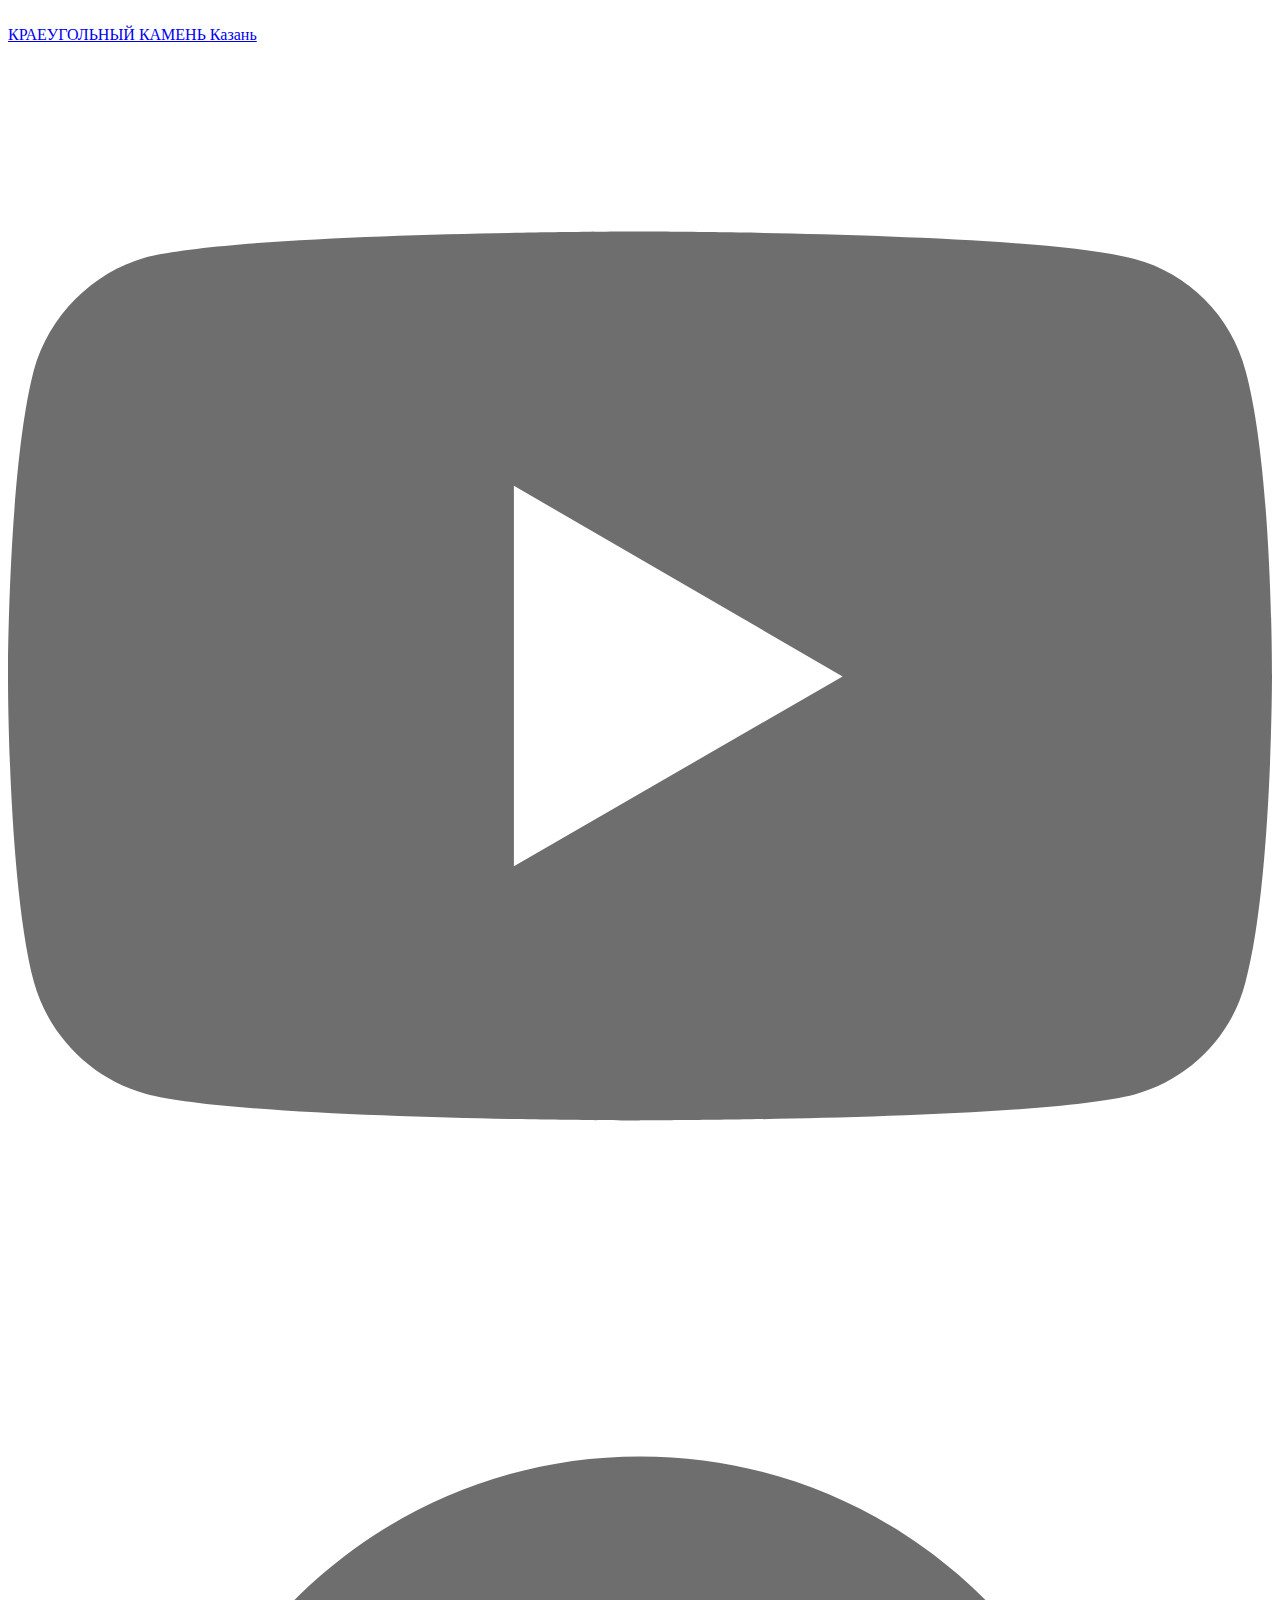
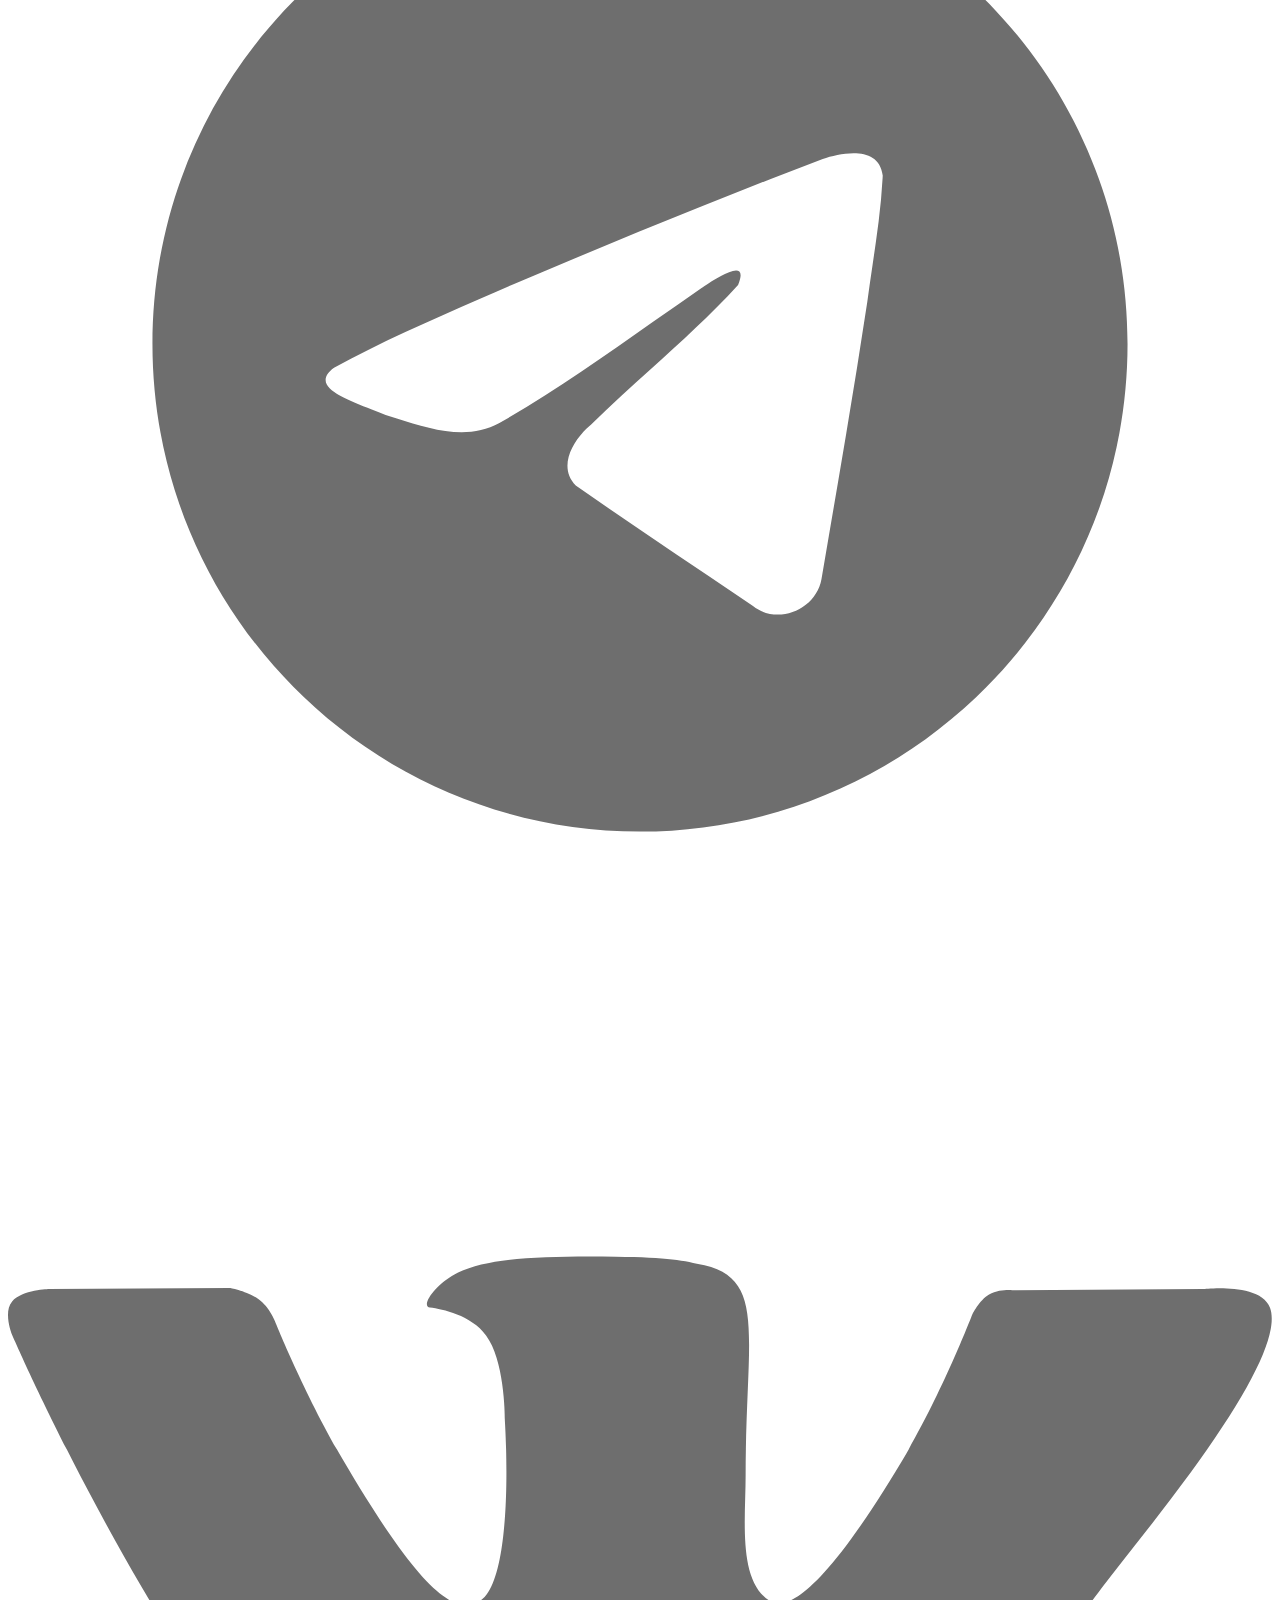
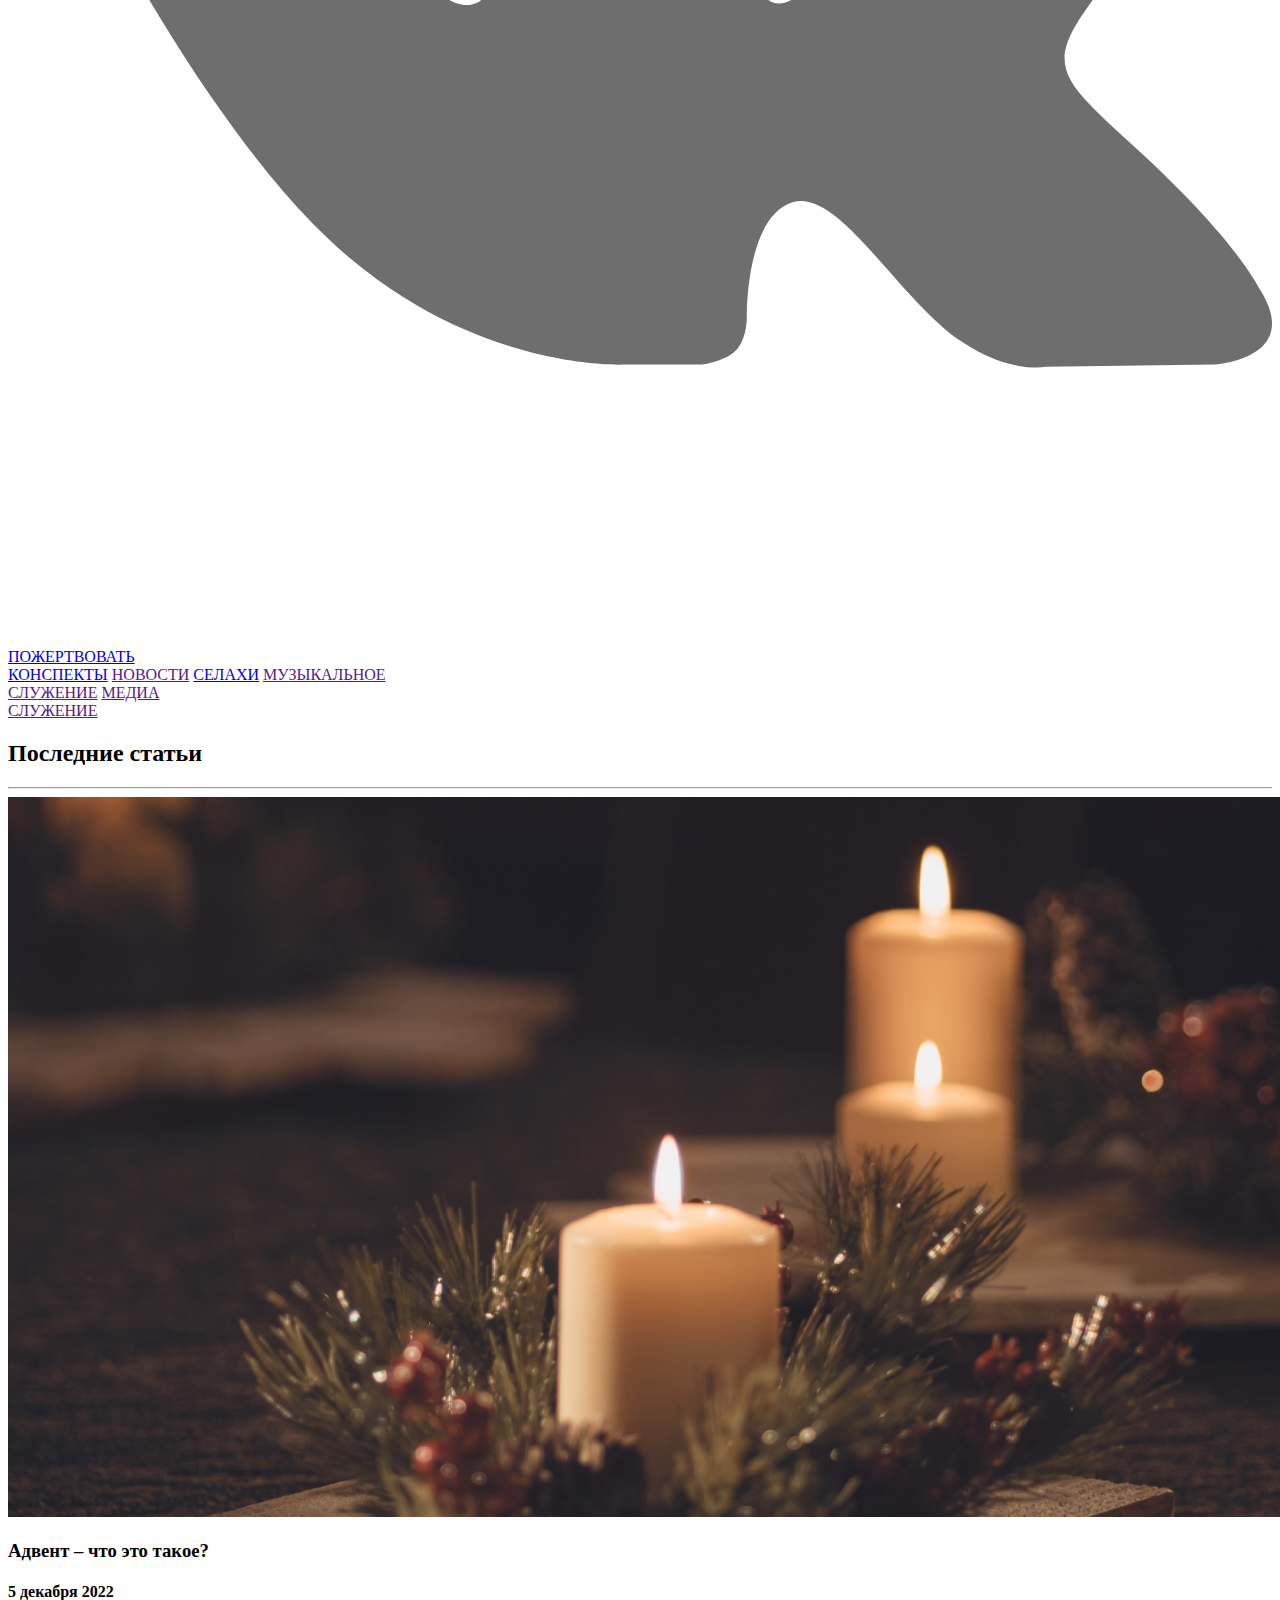
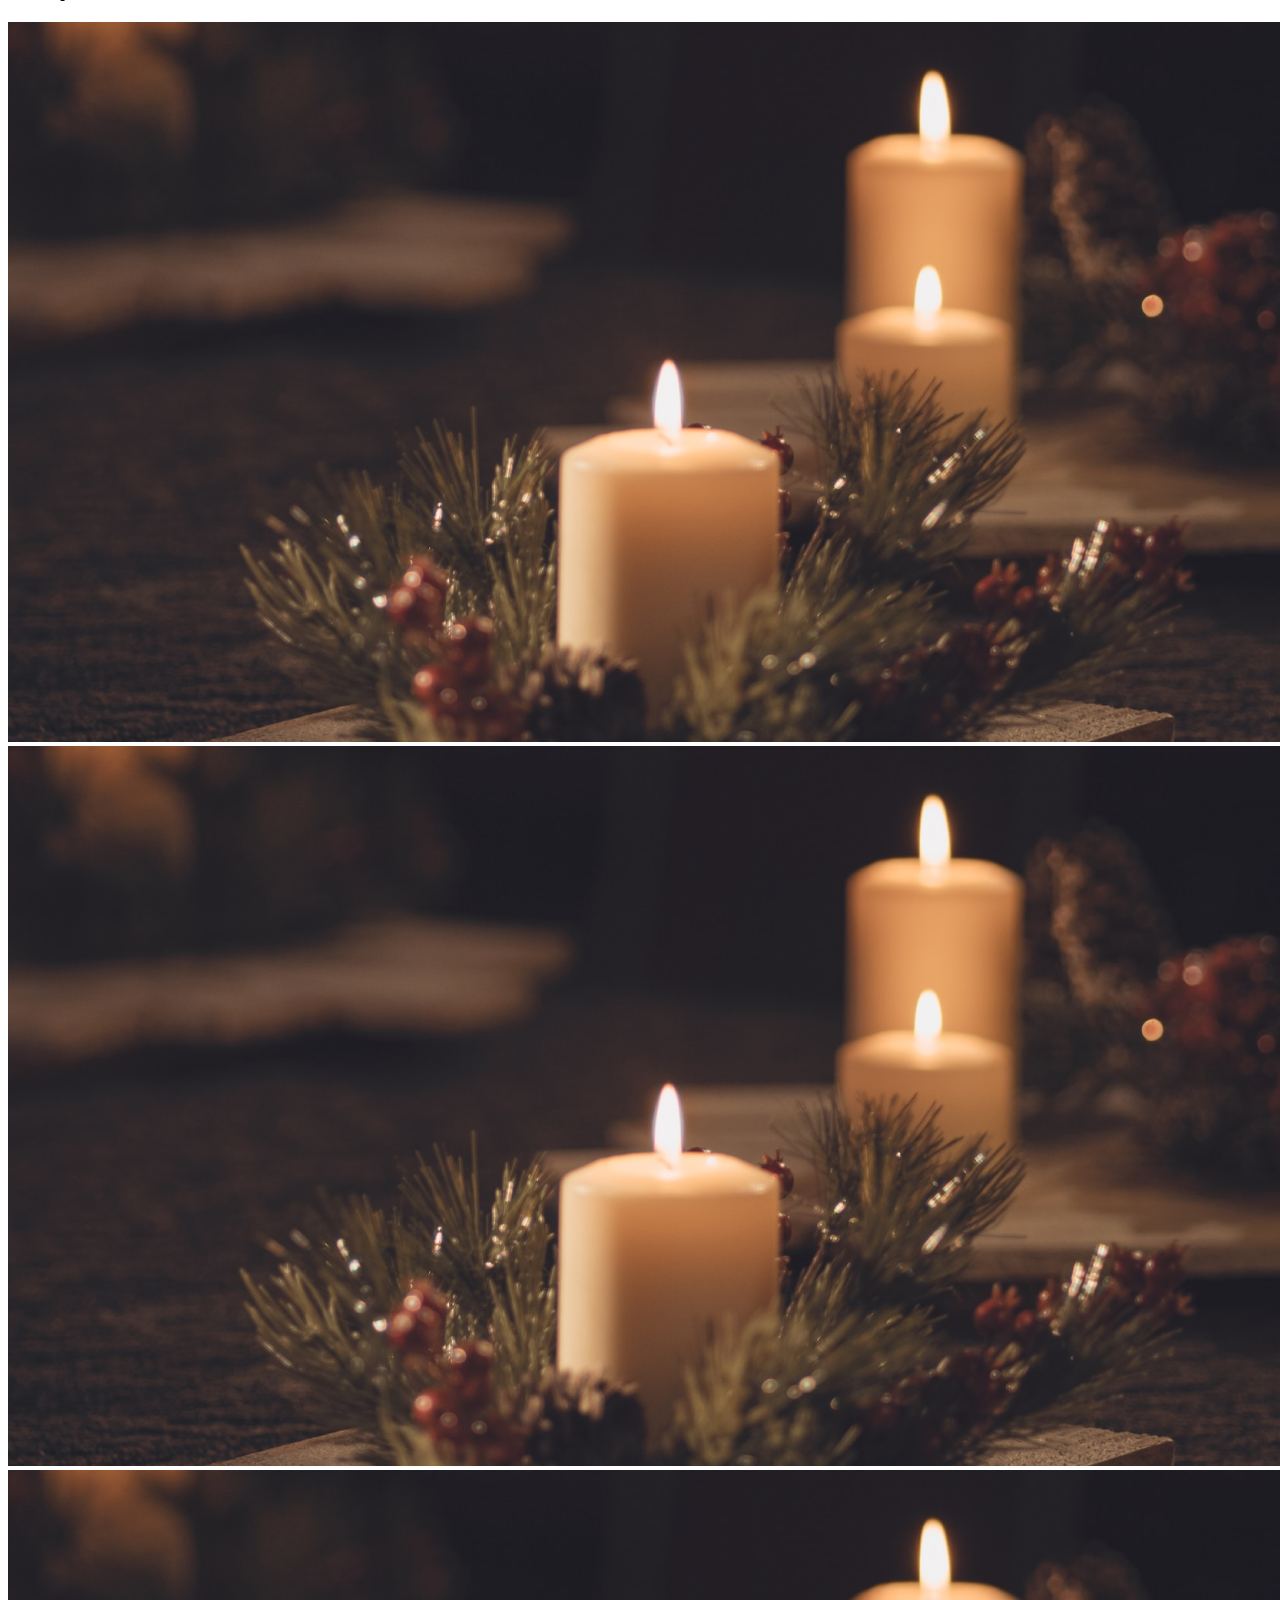
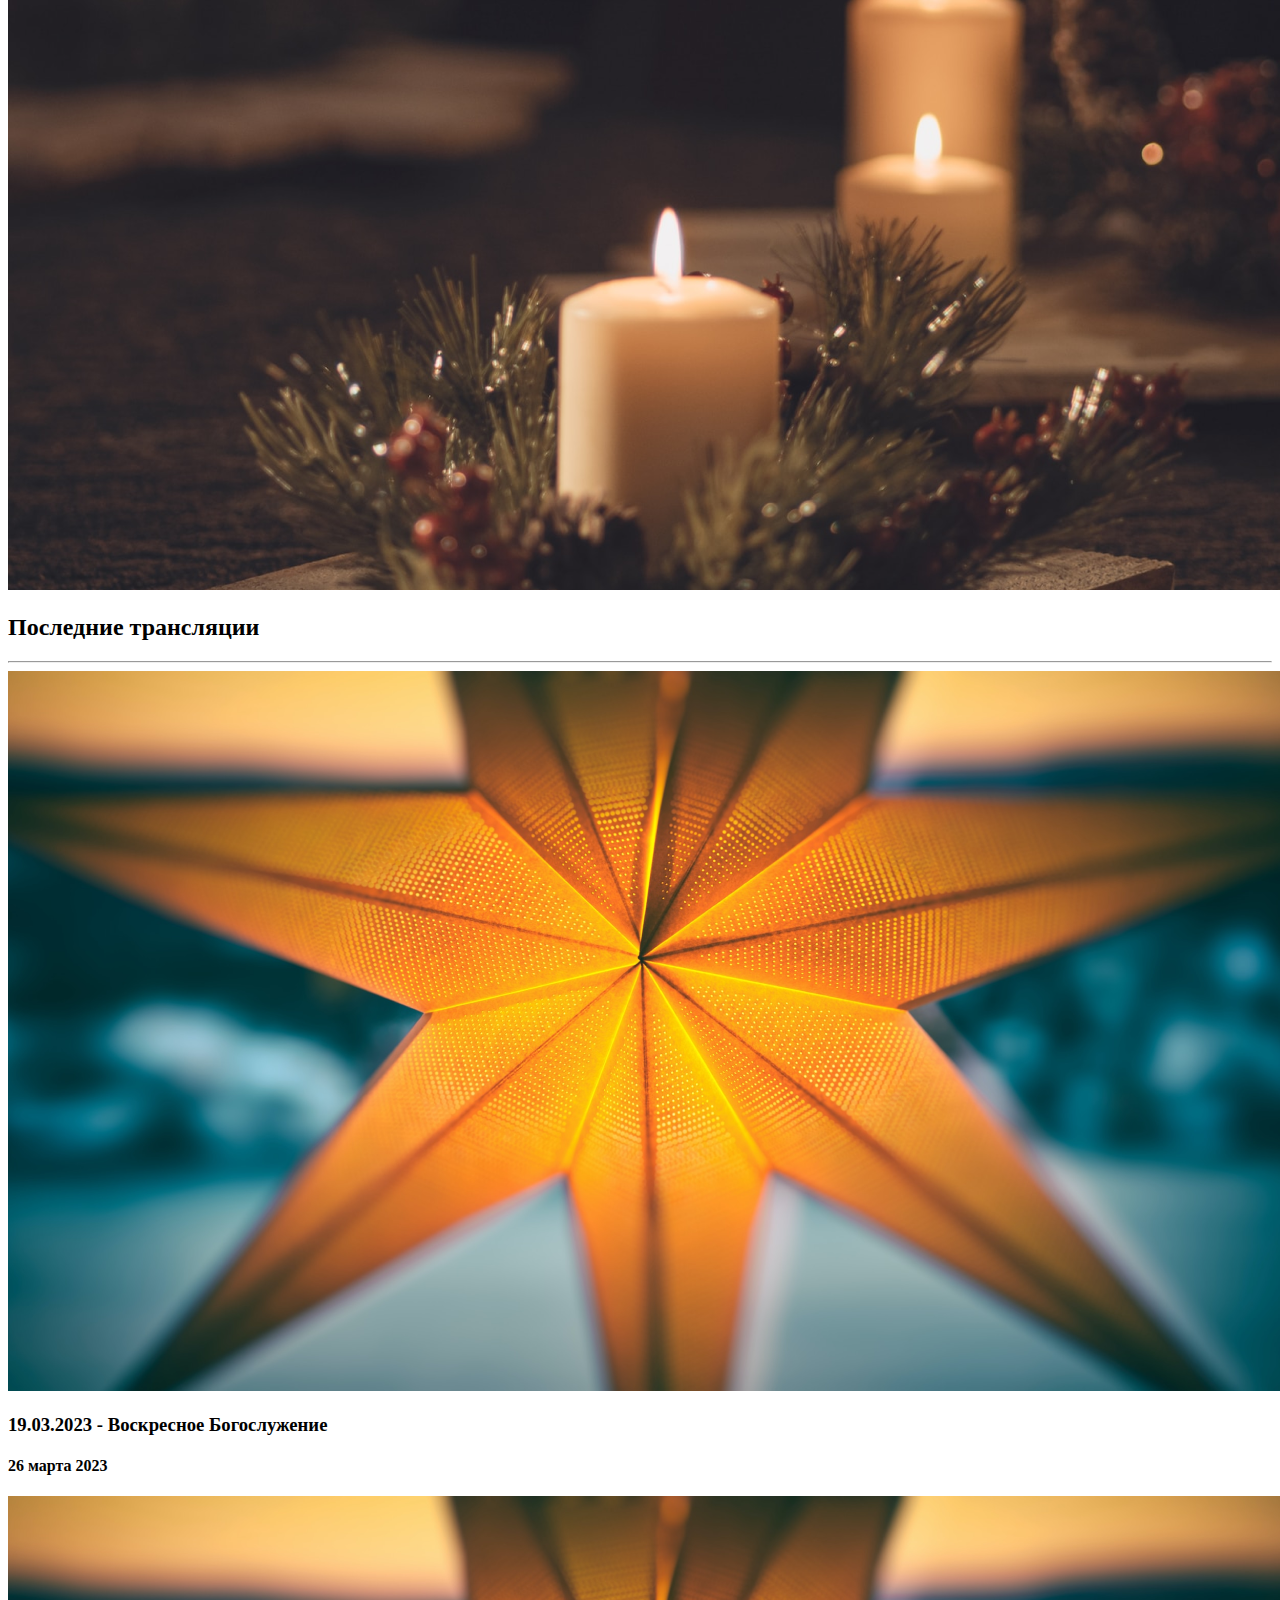
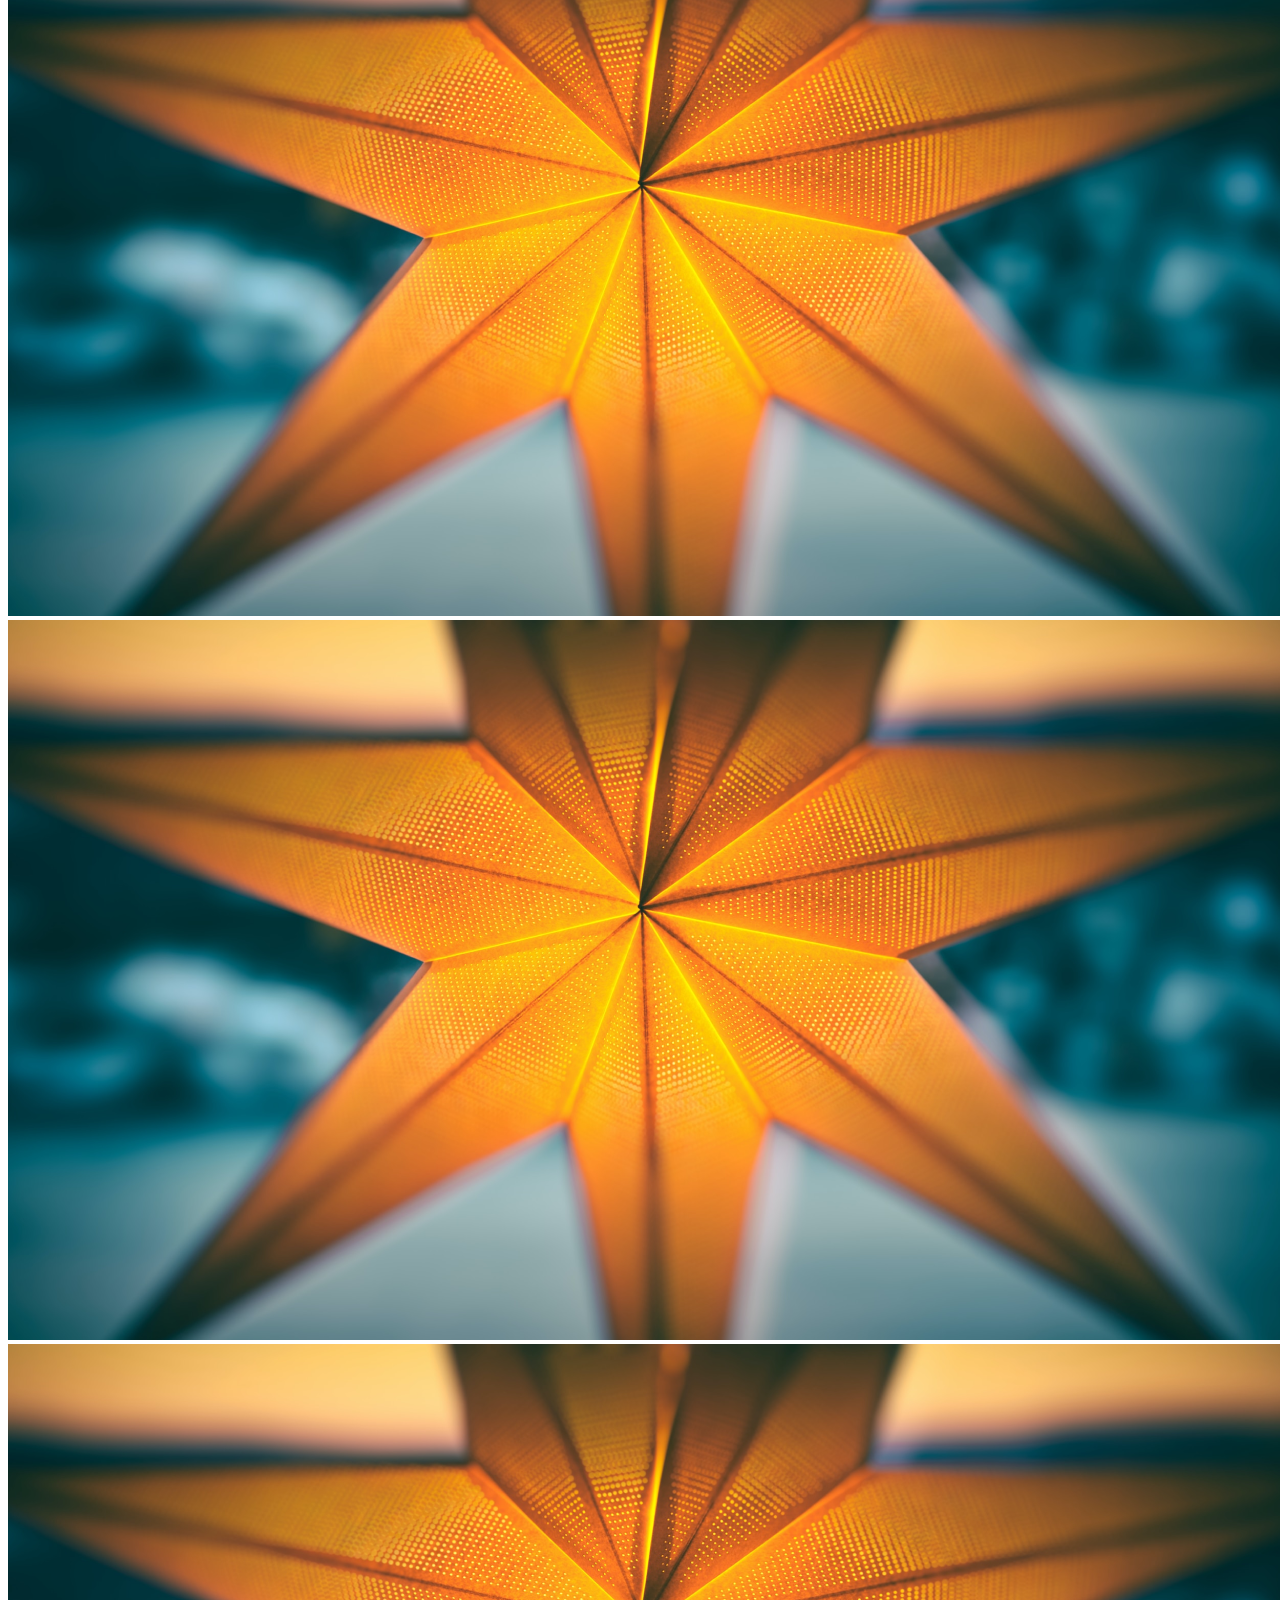
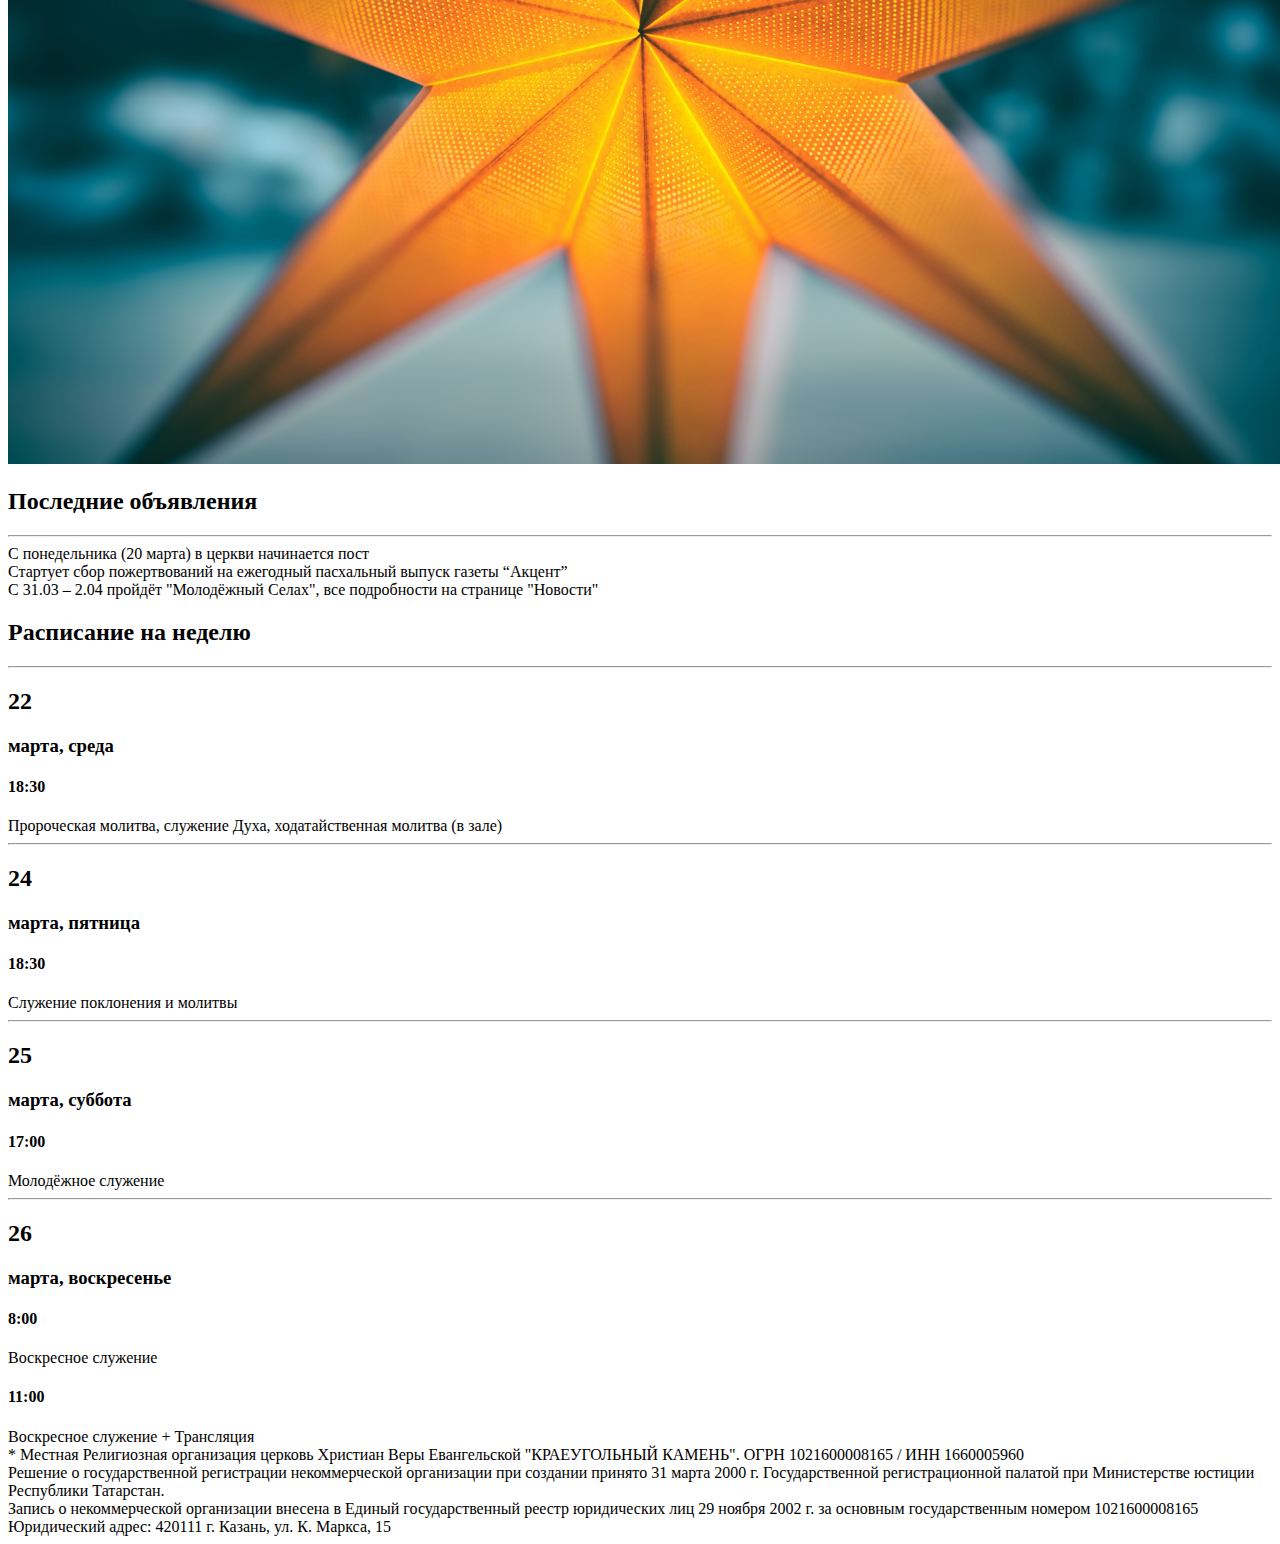
==== index.html @ 714eb22e "Add files via upload" ====
<!DOCTYPE html>
<html lang="ru" style class="no-touchevents">
<head>
	<meta charset="UTF-8">
	<title>Христианская Церковь "Краеугольный Камень" г. Казань</title>
	<!-- Logos -->
	<link rel="shortcut icon" href="files/images/logo.svg">
	<link rel="apple-touch-icon" href="files/favicons/apple-touch-icon.png">
	<link rel="icon" sizes="16x16" href="files/favicons/favicon-16x16.png">
	<link rel="icon" sizes="32x32" href="files/favicons/favicon-32x32.png">
	<!-- SEO -->
	<meta name="author" content="Краеугольный Камень">
	<!-- For mobile devices -->
	<meta name="viewport" content="width=device-width, initial-scale=1">
	<!-- External styles -->
	<link rel="stylesheet" href="files/css/style.css">
	<link rel="stylesheet" href="files/css/screen.css">
	<!-- Local style fonts -->
	<link rel="stylesheet" href="files/css/font-face.css">
	<!-- Google fonts -->
	<link rel="preconnect" href="https://fonts.googleapis.com">
	<script src="files/js/modernizr-custom.js"></script>
	<script defer src="files/js/jquery.js"></script>
	<script defer src="files/js/menu.js"></script>
	<script>
		(function(){
			var width = screen.width;
			var oldViewport = document.querySelector('meta[name="viewport"]');
			var viewport = document.createElement('meta');
			viewport.setAttribute('name', 'viewport');
			viewport.setAttribute('content', 'width=' + (width <= 640 ? '640' : 'device-width'));
			document.head.replaceChild(viewport, oldViewport);
		})();
	</script>
</head>

<body id="noselect">
    <div class="wrapper">
        <header class="header">
            <div class="header-left">
                <a href="/">
                    <img src="files/img/logo.svg" alt="" class="logo"> 
                    <div class="name_and_region">
                        <span class="head-name">
                            КРАЕУГОЛЬНЫЙ КАМЕНЬ
                        </span>
                        <span class="head-region">
                            Казань
                        </span>
                    </div>
                </a>
            </div>
            <div class="header-right">
                <div class="social-links">
                    <a href="https://www.youtube.com/kazanchurch">
                        <svg viewBox="0 0 70 70" fill="#6E6E6E" class="social-logo">
                            <path d="M34.9783 10.3906C34.9783 10.3906 13.1004 10.3906 7.60939 11.8242C4.66929 12.6496 2.24834 15.082 1.42684 18.0794C3.25083e-05 23.5965 0 35.0217 0 35.0217C0 35.0217 3.25083e-05 46.4904 1.42684 51.9206C2.24834 54.918 4.62605 57.3069 7.60939 58.1323C13.1437 59.6093 34.9783 59.6094 34.9783 59.6094C34.9783 59.6094 56.8995 59.6094 62.3905 58.1758C65.3738 57.3504 67.7515 55.0049 68.5298 51.964C69.9998 46.4904 69.9999 35.0652 69.9999 35.0652C69.9999 35.0652 70.0431 23.5965 68.5298 18.0794C67.7515 15.082 65.3738 12.6931 62.3905 11.9111C56.8995 10.3907 34.9783 10.3906 34.9783 10.3906V10.3906ZM28.0171 24.4657L46.22 35.0217L28.0171 45.5343V24.4657V24.4657Z"></path>
                        </svg>                            
                    </a>
                    <a href="https://t.me/kkn_kzn">
                        <svg viewBox="0 0 70 70" fill="#6E6E6E" class="social-logo">
                            <path fill-rule="evenodd" clip-rule="evenodd" d="M62 35C62 49.9116 49.9116 62 35 62C20.0884 62 8 49.9116 8 35C8 20.0884 20.0884 8 35 8C49.9116 8 62 20.0884 62 35ZM26.0804 32.5267C23.3757 33.7076 20.5967 34.921 18.0555 36.3207C16.7286 37.2923 18.4922 37.9796 20.1467 38.6242C20.4098 38.7267 20.67 38.828 20.9147 38.9293C21.1183 38.992 21.3253 39.0579 21.5351 39.1247C23.3753 39.7109 25.427 40.3647 27.2135 39.3813C30.1482 37.6955 32.9176 35.7465 35.685 33.7991C36.5917 33.161 37.4981 32.5231 38.41 31.8947C38.4527 31.8673 38.5009 31.836 38.5537 31.802C39.3305 31.2983 41.0777 30.1658 40.4314 31.7264C38.9032 33.3977 37.2662 34.877 35.6204 36.3646C34.5112 37.3671 33.3979 38.3733 32.3111 39.4443C31.3647 40.2134 30.3818 41.7599 31.4416 42.8369C33.8828 44.5457 36.362 46.2132 38.8399 47.8798C39.6461 48.422 40.4524 48.9643 41.257 49.5079C42.6208 50.5967 44.7521 49.7159 45.0519 48.0146C45.1852 47.2319 45.3191 46.4493 45.4529 45.6667C46.1927 41.3414 46.9328 37.0145 47.5865 32.6752C47.6754 31.9945 47.7761 31.3138 47.8769 30.6329C48.1211 28.9824 48.3657 27.3299 48.4421 25.6705C48.2452 24.0145 46.2373 24.3787 45.1199 24.751C39.3766 26.9365 33.6906 29.2839 28.0271 31.6727C27.3855 31.9569 26.7352 32.2408 26.0804 32.5267Z"></path>
                        </svg>
                    </a>
                    <a href="https://vk.com/kkn_kzn">
                        <svg viewBox="0 0 70 70" fill="#6E6E6E" class="social-logo">
                            <path fill-rule="evenodd" clip-rule="evenodd" d="M38.4329 54.5229C38.4329 54.5229 39.6963 54.3845 40.3433 53.6993C40.9356 53.0714 40.9151 51.8865 40.9151 51.8865C40.9151 51.8865 40.8363 46.3537 43.4418 45.5368C46.0096 44.7334 49.3066 50.8873 52.8056 53.2537C55.4487 55.0428 57.455 54.6512 57.455 54.6512L66.8051 54.5229C66.8051 54.5229 71.6942 54.2259 69.3763 50.435C69.1846 50.1244 68.024 47.6297 62.4262 42.5054C56.5614 37.1415 57.3489 38.009 64.4085 28.7292C68.7087 23.0783 70.4274 19.6283 69.8899 18.1532C69.3798 16.7421 66.2162 17.1168 66.2162 17.1168L55.6918 17.181C55.6918 17.181 54.9112 17.0763 54.3326 17.4173C53.7677 17.7514 53.4013 18.5312 53.4013 18.5312C53.4013 18.5312 51.7374 22.9028 49.5154 26.6228C44.8284 34.4679 42.9556 34.8831 42.1887 34.397C40.405 33.2594 40.85 29.8331 40.85 27.3992C40.85 19.7937 42.0209 16.624 38.5733 15.8037C37.4298 15.5302 36.5875 15.3513 33.6603 15.3209C29.9045 15.2838 26.7273 15.3344 24.9264 16.202C23.7281 16.7792 22.8037 18.0688 23.3686 18.143C24.0636 18.2342 25.6385 18.5616 26.4739 19.6823C27.5524 21.1305 27.5147 24.3779 27.5147 24.3779C27.5147 24.3779 28.1344 33.3303 26.0665 34.4409C24.6491 35.2038 22.7044 33.6476 18.5241 26.5283C16.3843 22.8825 14.7683 18.8519 14.7683 18.8519C14.7683 18.8519 14.4567 18.0991 13.8987 17.6941C13.2242 17.2046 12.2827 17.0527 12.2827 17.0527L2.28203 17.1168C2.28203 17.1168 0.779024 17.1573 0.227808 17.8021C-0.261782 18.3726 0.190147 19.5574 0.190147 19.5574C0.190147 19.5574 8.02015 37.6208 16.8875 46.7251C25.0188 55.0698 34.2491 54.5229 34.2491 54.5229H38.4329Z"></path>
                        </svg>                            
                    </a>
                </div>
                <a href="donate.html" class="donate">
                    <span class="donate-btn-text">ПОЖЕРТВОВАТЬ</span>
					<!-- <span class="donate-btn-plus">
							<svg version="1.1" x="0px" y="0px" width="16.971px" height="16.971px" viewBox="0 0 16.971 16.971" enable-background="new 0 0 16.971 16.971" xml:space="preserve">
								<polyline fill="none" stroke="#DAA828" stroke-miterlimit="10" points="16.971,8.485 8.485,8.485 8.485,0 	"></polyline>
								<polyline fill="none" stroke="#DAA828" stroke-miterlimit="10" points="0,8.485 8.485,8.485 8.485,16.971 	"></polyline>
							</svg>
					</span> -->
                </a>
            </div>
        </header>
        <nav class="navigation">
            <div class="burger-btn">
                <img src="files/img/burger-btn.svg" alt="" class="">
            </div>
            <div class="nav">
                <a href="conspects.html" class="nav-link">КОНСПЕКТЫ</a>
                <a href="" class="nav-link">НОВОСТИ</a>
                <a href="selahs.html" class="nav-link">СЕЛАХИ</a>
                <a href="" class="nav-link">МУЗЫКАЛЬНОЕ<br>СЛУЖЕНИЕ</a>
                <a href="" class="nav-link">МЕДИА<br>СЛУЖЕНИЕ</a>
            </div>
            <div class="nav-right">
                <div class="social-links-mobile">
                    <a href="https://www.youtube.com/kazanchurch">
                        <svg viewBox="0 0 70 70" fill="#262626" class="social-logo-mobile">
                            <path d="M34.9783 10.3906C34.9783 10.3906 13.1004 10.3906 7.60939 11.8242C4.66929 12.6496 2.24834 15.082 1.42684 18.0794C3.25083e-05 23.5965 0 35.0217 0 35.0217C0 35.0217 3.25083e-05 46.4904 1.42684 51.9206C2.24834 54.918 4.62605 57.3069 7.60939 58.1323C13.1437 59.6093 34.9783 59.6094 34.9783 59.6094C34.9783 59.6094 56.8995 59.6094 62.3905 58.1758C65.3738 57.3504 67.7515 55.0049 68.5298 51.964C69.9998 46.4904 69.9999 35.0652 69.9999 35.0652C69.9999 35.0652 70.0431 23.5965 68.5298 18.0794C67.7515 15.082 65.3738 12.6931 62.3905 11.9111C56.8995 10.3907 34.9783 10.3906 34.9783 10.3906V10.3906ZM28.0171 24.4657L46.22 35.0217L28.0171 45.5343V24.4657V24.4657Z"></path>
                        </svg>                            
                    </a>
                    <a href="https://t.me/kkn_kzn">
                        <svg viewBox="0 0 70 70" fill="#262626" class="social-logo-mobile">
                            <path fill-rule="evenodd" clip-rule="evenodd" d="M62 35C62 49.9116 49.9116 62 35 62C20.0884 62 8 49.9116 8 35C8 20.0884 20.0884 8 35 8C49.9116 8 62 20.0884 62 35ZM26.0804 32.5267C23.3757 33.7076 20.5967 34.921 18.0555 36.3207C16.7286 37.2923 18.4922 37.9796 20.1467 38.6242C20.4098 38.7267 20.67 38.828 20.9147 38.9293C21.1183 38.992 21.3253 39.0579 21.5351 39.1247C23.3753 39.7109 25.427 40.3647 27.2135 39.3813C30.1482 37.6955 32.9176 35.7465 35.685 33.7991C36.5917 33.161 37.4981 32.5231 38.41 31.8947C38.4527 31.8673 38.5009 31.836 38.5537 31.802C39.3305 31.2983 41.0777 30.1658 40.4314 31.7264C38.9032 33.3977 37.2662 34.877 35.6204 36.3646C34.5112 37.3671 33.3979 38.3733 32.3111 39.4443C31.3647 40.2134 30.3818 41.7599 31.4416 42.8369C33.8828 44.5457 36.362 46.2132 38.8399 47.8798C39.6461 48.422 40.4524 48.9643 41.257 49.5079C42.6208 50.5967 44.7521 49.7159 45.0519 48.0146C45.1852 47.2319 45.3191 46.4493 45.4529 45.6667C46.1927 41.3414 46.9328 37.0145 47.5865 32.6752C47.6754 31.9945 47.7761 31.3138 47.8769 30.6329C48.1211 28.9824 48.3657 27.3299 48.4421 25.6705C48.2452 24.0145 46.2373 24.3787 45.1199 24.751C39.3766 26.9365 33.6906 29.2839 28.0271 31.6727C27.3855 31.9569 26.7352 32.2408 26.0804 32.5267Z"></path>
                        </svg>
                    </a>
                    <a href="https://vk.com/kkn_kzn">
                        <svg viewBox="0 0 70 70" fill="#262626" class="social-logo-mobile">
                            <path fill-rule="evenodd" clip-rule="evenodd" d="M38.4329 54.5229C38.4329 54.5229 39.6963 54.3845 40.3433 53.6993C40.9356 53.0714 40.9151 51.8865 40.9151 51.8865C40.9151 51.8865 40.8363 46.3537 43.4418 45.5368C46.0096 44.7334 49.3066 50.8873 52.8056 53.2537C55.4487 55.0428 57.455 54.6512 57.455 54.6512L66.8051 54.5229C66.8051 54.5229 71.6942 54.2259 69.3763 50.435C69.1846 50.1244 68.024 47.6297 62.4262 42.5054C56.5614 37.1415 57.3489 38.009 64.4085 28.7292C68.7087 23.0783 70.4274 19.6283 69.8899 18.1532C69.3798 16.7421 66.2162 17.1168 66.2162 17.1168L55.6918 17.181C55.6918 17.181 54.9112 17.0763 54.3326 17.4173C53.7677 17.7514 53.4013 18.5312 53.4013 18.5312C53.4013 18.5312 51.7374 22.9028 49.5154 26.6228C44.8284 34.4679 42.9556 34.8831 42.1887 34.397C40.405 33.2594 40.85 29.8331 40.85 27.3992C40.85 19.7937 42.0209 16.624 38.5733 15.8037C37.4298 15.5302 36.5875 15.3513 33.6603 15.3209C29.9045 15.2838 26.7273 15.3344 24.9264 16.202C23.7281 16.7792 22.8037 18.0688 23.3686 18.143C24.0636 18.2342 25.6385 18.5616 26.4739 19.6823C27.5524 21.1305 27.5147 24.3779 27.5147 24.3779C27.5147 24.3779 28.1344 33.3303 26.0665 34.4409C24.6491 35.2038 22.7044 33.6476 18.5241 26.5283C16.3843 22.8825 14.7683 18.8519 14.7683 18.8519C14.7683 18.8519 14.4567 18.0991 13.8987 17.6941C13.2242 17.2046 12.2827 17.0527 12.2827 17.0527L2.28203 17.1168C2.28203 17.1168 0.779024 17.1573 0.227808 17.8021C-0.261782 18.3726 0.190147 19.5574 0.190147 19.5574C0.190147 19.5574 8.02015 37.6208 16.8875 46.7251C25.0188 55.0698 34.2491 54.5229 34.2491 54.5229H38.4329Z"></path>
                        </svg>                            
                    </a>
                </div>
            </div>
        </nav>
        <main>
            <div class="title-page">
                <div class="articles">
                    <h2>Последние статьи</h2>
                    <hr class="title-line">
                    <div class="articles-last">
                        <img class="articles-last_img" src="/files/img/posts/unsplash_sNtGFk_hH2w.png" alt="">
                        <h3>Адвент – что это такое?</h3>
                        <h4>5 декабря 2022</h4>
                    </div>
                    <div class="articles-carousel">
                        <article>
                            <img class="articles-carousel_img" src="/files/img/posts/unsplash_sNtGFk_hH2w.png" alt="">
                        </article>
                        <article>
                            <img class="articles-carousel_img" src="/files/img/posts/unsplash_sNtGFk_hH2w.png" alt="">
                        </article>
                        <article>
                            <img class="articles-carousel_img" src="/files/img/posts/unsplash_sNtGFk_hH2w.png" alt="">
                        </article>
                    </div>
                </div>
                <div class="streams">
                    <h2>Последние трансляции</h2>
                    <hr class="title-line">
                    <div class="streams-last">
                        <img class="streams-last_img" src="/files/img/posts/unsplash_GziisbL6k_s.png" alt="">
                        <h3>19.03.2023 - Воскресное Богослужение</h3>
                        <h4>26 марта 2023</h4>
                    </div>
                    <div class="streams-carousel">
                        <article>
                            <img class="streams-carousel_img" src="/files/img/posts/unsplash_GziisbL6k_s.png" alt="">
                        </article>
                        <article>
                            <img class="streams-carousel_img" src="/files/img/posts/unsplash_GziisbL6k_s.png" alt="">
                        </article>
                        <article>
                            <img class="streams-carousel_img" src="/files/img/posts/unsplash_GziisbL6k_s.png" alt="">
                        </article>
                    </div>
                </div>
                <div class="news">
                    <h2>Последние объявления</h2>
                    <hr class="title-line">
                    <div class="news-list">
                        <li>С понедельника (20 марта) в церкви начинается пост</li>
                        <li>Стартует сбор  пожертвований на ежегодный пасхальный выпуск газеты “Акцент”</li>
                        <li>С 31.03 – 2.04 пройдёт "Молодёжный Селах", все подробности на странице "Новости"</li>
                    </div>
                </div>
                <div class="schedule">
                    <h2>Расписание на неделю</h2>
                    <hr class="title-line">
                    <div class="schedule-list">
                        <div class="schedule-list__item">
                            <h2 class="schedule-list__item_num">22</h2>
                            <h3 class="schedule-list__item_date">марта, среда</h3>
                            <h4 class="schedule-list__item_time">18:30</h4>
                            <span class="schedule-list__item_text">Пророческая молитва, служение Духа,  ходатайственная молитва (в зале)</span>
                        </div>
                        <hr>
                        <div class="schedule-list__item">
                            <h2 class="schedule-list__item_num">24</h2>
                            <h3 class="schedule-list__item_date">марта, пятница</h3>
                            <h4 class="schedule-list__item_time">18:30</h4>
                            <span class="schedule-list__item_text">Служение поклонения и молитвы</span>
                        </div>
                        <hr>
                        <div class="schedule-list__item">
                            <h2 class="schedule-list__item_num weekend">25</h2>
                            <h3 class="schedule-list__item_date">марта, суббота</h3>
                            <h4 class="schedule-list__item_time">17:00</h4>
                            <span class="schedule-list__item_text">Молодёжное служение</span>
                        </div>
                        <hr>
                        <div class="schedule-list__item">
                            <h2 class="schedule-list__item_num weekend">26</h2>
                            <h3 class="schedule-list__item_date">марта, воскресенье</h3>
                            <h4 class="schedule-list__item_time">8:00</h4>
                            <span class="schedule-list__item_text">Воскресное служение</span>
                            <h4 class="schedule-list__item_time time_b">11:00</h4>
                            <span class="schedule-list__item_text text_b">Воскресное служение + Трансляция</span>
                        </div>
                    </div>
                </div>
            </div>
        </main>
        <footer class="footer">
            <div class="footer-copy">
                * Местная Религиозная организация церковь Христиан Веры Евангельской "КРАЕУГОЛЬНЫЙ КАМЕНЬ". ОГРН 1021600008165 / ИНН 1660005960
                <br>
                Решение о государственной регистрации некоммерческой организации при создании принято 31 марта 2000 г. Государственной регистрационной палатой при Министерстве юстиции Республики Татарстан.
                <br>
                Запись о некоммерческой организации внесена в Единый государственный реестр юридических лиц 29 ноября 2002 г. за основным государственным номером 1021600008165
                <br>
                Юридический адрес: 420111 г. Казань, ул. К. Маркса, 15
            </div>
        </footer>
    </div>
</body>
</html>
---- files/css/screen.css ----
@media screen and (min-width: 1024px){
    .social-links-mobile, .burger-btn{
        display: none;
    }
}
@media screen and (max-width: 1024px){
    .social-links, .burger-btn, .social-links-mobile{
        display: none;
    }
    .navigation{
        display: flex;
        align-items: center;
        justify-content: space-between;
    }
    main{
        padding: 1rem 2rem;
    }
    .conspects{
        font-family: 'Gilroy';
        font-style: normal;
        font-weight: 400;
        font-size: 20px;
        line-height: 95%;
    }
}
@media screen and (max-width: 767px){
    /* .donate-btn-text{
        transition: 0.3s;
        display: none;
    } */
    /* .header{
        height: 90px;
    } */
    .selahs{
        display: flex;
        flex-direction: column;
    }
    .centered{
        font-size: 3rem;
    }
    hr{
        border: none;
        border-top: 1.5px solid #262626;
        margin: 1rem 0rem;
    }
    .last-articles, .last-stream{
        font-size: 8vw;
    }
    .years{
        font-size: 3rem;
    }
    .title_main_summer{
        font-weight: 300;
        font-size: 0.8rem;
    }
    h1{
        font-size: 8vw;
    }
    .donation{
        font-size: 3vw;
    }
    #qr{
        font-size: 5vw;
    }
    .qr{
        width: 35vw;
        margin-right: 3vw;
    }
}
@media screen and (min-width: 767px){
    /* .donate-btn-plus{
        display: none;
    } */
}



/* TITLE SCREEN MEDIA */
@media screen and (max-width: 767px){
    .title-page{
        display: flex;
        flex-direction: column;
    }
    .articles, .news{
        background-color: #e4e4e4;
        padding: 1rem;
    }
    .news{
        order: -1;
        background-color: wheat;
    }
    .schedule{
        background-color: #e4e4e4;
        padding: 1rem;
    }
    h2{
        font-size: 7vw;
    }
    h3{
        font-size: 4vw;
    }
    h4, .schedule-list__item_time, .schedule-list__item_time_b{
        font-size: 3vw;
        font-weight: 300;
    }
    span{
        font-size: 2.5vw;
    }
}
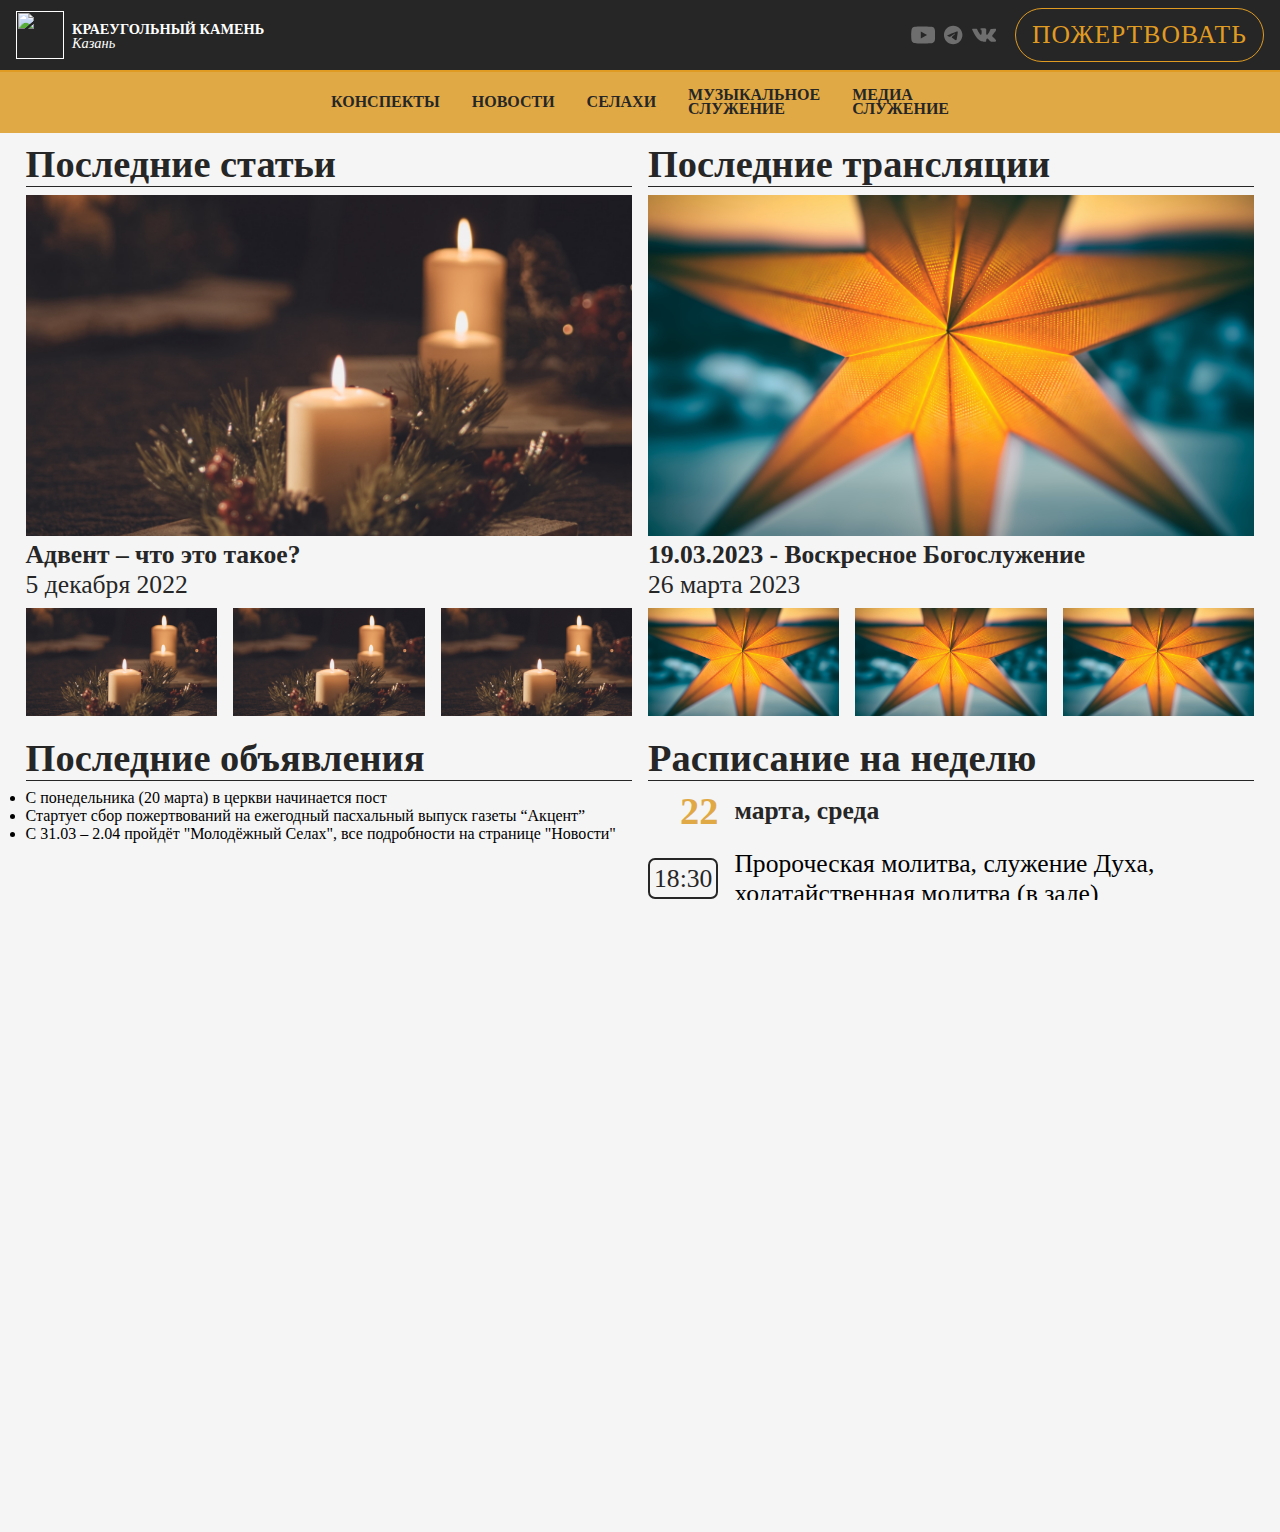
==== commit e928bfbf: "Update index.html" ====
--- a/index.html
+++ b/index.html
@@ -38,7 +38,7 @@
     <div class="wrapper">
         <header class="header">
             <div class="header-left">
-                <a href="/">
+                <a href="">
                     <img src="files/img/logo.svg" alt="" class="logo"> 
                     <div class="name_and_region">
                         <span class="head-name">
@@ -116,19 +116,19 @@
                     <h2>Последние статьи</h2>
                     <hr class="title-line">
                     <div class="articles-last">
-                        <img class="articles-last_img" src="/files/img/posts/unsplash_sNtGFk_hH2w.png" alt="">
+                        <img class="articles-last_img" src="./files/img/posts/unsplash_sNtGFk_hH2w.png" alt="">
                         <h3>Адвент – что это такое?</h3>
                         <h4>5 декабря 2022</h4>
                     </div>
                     <div class="articles-carousel">
                         <article>
-                            <img class="articles-carousel_img" src="/files/img/posts/unsplash_sNtGFk_hH2w.png" alt="">
-                        </article>
-                        <article>
-                            <img class="articles-carousel_img" src="/files/img/posts/unsplash_sNtGFk_hH2w.png" alt="">
-                        </article>
-                        <article>
-                            <img class="articles-carousel_img" src="/files/img/posts/unsplash_sNtGFk_hH2w.png" alt="">
+                            <img class="articles-carousel_img" src="./files/img/posts/unsplash_sNtGFk_hH2w.png" alt="">
+                        </article>
+                        <article>
+                            <img class="articles-carousel_img" src="./files/img/posts/unsplash_sNtGFk_hH2w.png" alt="">
+                        </article>
+                        <article>
+                            <img class="articles-carousel_img" src="./files/img/posts/unsplash_sNtGFk_hH2w.png" alt="">
                         </article>
                     </div>
                 </div>
@@ -136,19 +136,19 @@
                     <h2>Последние трансляции</h2>
                     <hr class="title-line">
                     <div class="streams-last">
-                        <img class="streams-last_img" src="/files/img/posts/unsplash_GziisbL6k_s.png" alt="">
+                        <img class="streams-last_img" src="./files/img/posts/unsplash_GziisbL6k_s.png" alt="">
                         <h3>19.03.2023 - Воскресное Богослужение</h3>
                         <h4>26 марта 2023</h4>
                     </div>
                     <div class="streams-carousel">
                         <article>
-                            <img class="streams-carousel_img" src="/files/img/posts/unsplash_GziisbL6k_s.png" alt="">
-                        </article>
-                        <article>
-                            <img class="streams-carousel_img" src="/files/img/posts/unsplash_GziisbL6k_s.png" alt="">
-                        </article>
-                        <article>
-                            <img class="streams-carousel_img" src="/files/img/posts/unsplash_GziisbL6k_s.png" alt="">
+                            <img class="streams-carousel_img" src="./files/img/posts/unsplash_GziisbL6k_s.png" alt="">
+                        </article>
+                        <article>
+                            <img class="streams-carousel_img" src="./files/img/posts/unsplash_GziisbL6k_s.png" alt="">
+                        </article>
+                        <article>
+                            <img class="streams-carousel_img" src="./files/img/posts/unsplash_GziisbL6k_s.png" alt="">
                         </article>
                     </div>
                 </div>
@@ -211,4 +211,4 @@
         </footer>
     </div>
 </body>
-</html>+</html>
--- a/files/css/style.css
+++ b/files/css/style.css
@@ -0,0 +1,472 @@
+* {
+    margin: 0;
+    padding: 0;
+   }
+#noselect {
+    -webkit-touch-callout: none; /* iOS Safari */
+      -webkit-user-select: none; /* Safari */
+       -khtml-user-select: none; /* Konqueror HTML */
+         -moz-user-select: none; /* Old versions of Firefox */
+          -ms-user-select: none; /* Internet Explorer/Edge */
+              user-select: none; /* Non-prefixed version, currently
+                                    supported by Chrome, Edge, Opera and Firefox */
+}
+html,
+body{
+    font-family: Gilroy;
+    height: 100%;
+    width: 100%;
+    overflow-x: auto;
+    margin: 0 auto;
+    background-color: #f5f5f5;
+}
+header{
+    height: 70px;
+    background-color: #262626;
+    color: white;
+    display: flex;
+    justify-content: space-between;
+    align-items: center;
+    border-bottom: 2px solid #E09C22;
+}
+nav{
+    background-color: #E1A945;
+    display: flex;
+    justify-content: space-between;
+    align-items: center;
+}
+footer{
+    background-color: #262626;
+    color: #808080;
+    display: flex;
+    justify-content: center;
+    align-items: center;
+    font-size: 1vw;
+    border-top: 2px solid #E09C22;
+    padding: 1rem 1rem;
+    margin-top: 1rem;
+}
+main{
+    flex: 1 1 auto;
+    display: flex;
+    flex-direction: column;
+    background-color: #f5f5f5;
+    padding: 1vh 2vw;
+    align-items: stretch;
+}
+.wrapper{
+    min-height: 100%;
+    display: flex;
+    flex-direction: column;
+}
+.header-left{
+    padding: 0 1rem;
+    display: flex;
+
+}
+.header-right{
+    padding: 0 1rem;
+    display: flex;
+    align-items: center;
+}
+.header-center, .nav{
+    display: flex;
+    justify-content: center;
+    align-items: center;
+}
+a{
+    display: flex;
+    color: white;
+    text-decoration: none;
+}
+.name_and_region{
+    display: flex;
+    flex-direction: column;
+    justify-content: center;
+}
+.head-name{
+    font-size: 0.9rem;
+    font-weight: bold;
+    margin-top: 0.2rem;
+    margin-bottom: -0.2rem;
+}
+.head-region{
+    font-size: 0.9rem;
+    font-style: italic;
+}
+.logo{
+    width: 3rem;
+    height: 3rem;
+    padding-right: 0.5rem;
+}
+.header-center{
+    font-size: 0.9rem;
+    font-weight: 400;
+    line-height: 1rem;
+}
+.navigation{
+    display: flex;
+    align-items: center;
+    justify-content: center;
+    padding-top: 20px;
+    padding-bottom: 20px;
+    padding: 1rem;
+}
+.nav-link{
+    color: #262626;
+    text-align: center;
+    padding: 0 1rem;
+    font-weight: bold;
+    line-height: 90%;
+    text-align: left;
+}
+a.donate {
+    padding: 0.7rem 1rem 0.7rem 1rem;
+    border-radius: 4rem;
+    color: #E09C22;
+    font-size: 0.8rem;
+    border: 1.5px solid #E09C22;
+}
+.donate-btn-text{
+    letter-spacing: 0.04em;
+}
+.donate-btn-plus{
+    display: flex;
+}
+.social-links{
+    display: flex;
+    flex-direction: row;
+    padding: 0 1rem;
+}
+.social-links-mobile{
+    display: flex;
+    flex-direction: row;
+}
+.social-logo{
+    width: 1.5rem;
+    height: 1.5rem;
+    padding: 0 0.2rem;
+}
+.social-logo-mobile{
+    height: 2em;
+    height: 2rem;
+    padding: 0 0.2rem;
+}
+.social-logo:hover, .social-logo-mobile:hover{
+    transition: 0.2s;
+    fill: white;
+}
+
+.nav-link:hover{
+    transition: 0.2s;
+    color: #FFFFFF;
+}
+.donate:hover{
+    transition: 0.2s;
+    background-color: #E09C22;
+    color: #262626;
+}
+.other_us{
+    display: flex;
+    justify-content: space-between;
+    padding: 3rem;
+}
+.other-link{
+    display: flex;
+    height: 17vw;
+    width: 20%;
+    background-color: white;
+    color: #262626;
+    font-size: 2rem;
+    padding: 2rem;
+}
+
+
+
+/* DONATION */
+h1{
+    font-family: gilroy;
+    font-weight: bold;
+    font-size: 5vw;
+    margin-bottom: 0.5rem;
+    color: #262626;
+}
+#donate{
+    display: flex;
+    flex-direction: column;
+    align-items: stretch;
+}
+.donation{
+    font-family: gilroy;
+    font-weight: 400;
+    font-size: 2vw;
+}
+.qr{
+    width: 20vw;
+    height: auto;
+    margin-right: 2vw;
+}
+#qr{
+    display: flex;
+    justify-content: flex-start;
+    align-items: center;
+    font-family: gilroy;
+    font-weight: bold;
+    font-size: 3vw;
+    line-height: 95.8%;
+}
+.thx{
+    color: #E09C22;
+    font-family: gilroy;
+    font-weight: 300;
+    font-style: italic;
+    font-size: 5vw;
+    line-height: 95.8%;
+    margin: 1rem 1rem 0rem 1rem;
+    text-align: center;
+}
+
+/* CONSPECTS */
+#conspects{
+    display: flex;
+    flex-direction: column;
+    align-items: stretch;
+}
+.conspects{
+    padding: 1rem 1rem;
+    display: flex;
+    justify-content: space-between;
+    align-items: center;
+    background-color: #E09C22;
+    border-radius: 0.5rem;
+    margin-top: 1rem;
+}
+.conspects{
+    font-family: 'Gilroy';
+    font-style: normal;
+    font-weight: 400;
+    font-size: 24px;
+}
+.title, .name{
+    overflow-wrap: break-word;
+    text-align: center;
+    flex: 1;
+}
+.link{
+    padding-left: 0.8rem;
+}
+
+
+
+
+
+
+
+/* ГЛАВНАЯ */
+.title-page{
+    display: grid;
+    grid-template-columns: repeat(2, 1fr);
+    gap: 1rem;
+}
+
+.title-line{
+    margin: 0;
+    margin-bottom: 0.5rem;
+}
+
+.articles-last, .streams-last{
+    padding-bottom: 0.5rem;
+}
+
+.articles-last_img, .streams-last_img{
+    width: 100%;
+}
+
+.articles-carousel, .streams-carousel{
+    display: grid;
+    grid-template-columns: repeat(3, 1fr);
+    gap: 1rem;
+}
+
+.articles-carousel_img, .streams-carousel_img{
+    width: 100%;
+}
+
+.articles-carousel_img:hover, .streams-carousel_img:hover{
+    outline: 5px #E09C22 solid;
+    outline-offset: -5px;
+    transition: 0.2s;
+}
+
+.schedule-list__item{
+    display: grid;
+    grid-template-columns: 0.5fr 4.5fr;
+    gap: 1rem;
+    grid-template-areas:
+        "num date"
+        "time text"
+        "time_b text_b";
+    align-items: center;
+}
+
+.schedule-list__item_date{
+    grid-area: date;
+}
+
+.schedule-list__item_num{
+    padding-left: 2rem;
+    grid-area: num;
+    color: #E1A945;
+}
+
+.weekend{
+    color: firebrick;
+}
+
+.schedule-list__item_time{
+    grid-area: time;
+    border: 2px solid #262626;
+    border-radius: 7px;
+    text-align: center;
+    font-weight: 400;
+    padding: 0.2rem;
+}
+
+.schedule-list__item_text{
+    grid-area: text;
+}
+
+.time_b{
+    grid-area: time_b;
+    border: 2px solid #262626;
+    border-radius: 7px;
+    text-align: center;
+    font-weight: 400;
+    padding: 0.2rem;
+}
+
+.text_b{
+    grid-area: text_b;
+}
+
+span{
+    font-size: 2vw;
+}
+
+
+
+
+/* СЕЛАХИ */
+#selah{
+    display: flex;
+    flex-direction: column;
+    align-items: stretch;
+}
+.selahs{
+    display: grid;
+    grid-template-columns: repeat(2, minmax(300px, 1fr));
+    grid-gap: 1em;
+    padding: 1rem 0rem;
+}
+.img_selah{
+    width: 100%;
+    height: 100%;
+    object-fit: cover;
+}
+.container_selah{
+    position: relative;
+    text-align: center;
+    color: white;
+}
+.centered {
+    position: absolute;
+    top: 50%;
+    left: 50%;
+    transform: translate(-50%, -50%);
+    font-size: 2rem;
+    font-weight: bold;
+    white-space: nowrap;
+}
+.container_selah:hover{
+    color: #E09C22;
+    transition: 0.3s;
+}
+
+/* ЛЕТНИЕ СЕЛАХИ */
+#summer{
+    flex-direction: column;
+    padding: 0rem;
+    position: relative;
+    color: #FFFFFF;
+}
+.title-main-header_summer{
+    color: white;
+}
+#bg{
+    background-image: url("./files/img/background/Frame 152.png");
+    background-size: cover;
+}
+.years_block{
+    display: flex;
+    flex-direction: column;
+    justify-content: center;
+    flex: 1;
+    margin: 1rem 1rem 0rem 1rem;
+}
+.years{
+    padding: 1rem 1rem;
+    display: flex;
+    justify-content: center;
+    align-items: center;
+    background-color: #E09C22;
+    border-radius: 3rem;
+    font-weight: 800;
+    font-size: 2rem;
+    margin-bottom: 1rem;
+    color: #262626;
+    white-space: nowrap;
+}
+#summer_main{
+    padding: 1rem 2rem;
+}
+.title_main_summer{
+    font-size: 1.3rem;
+    padding: 2rem 1rem;
+    max-width: 100%;
+    word-wrap: break-word;
+    hyphens: auto;
+    font-weight: 300;
+}
+
+hr{
+	border: none;
+	border-top: 1px solid #262626;
+    margin: 1rem 0rem;
+}
+
+h2{
+    font-size: 3vw;
+    word-wrap: normal;
+    color: #262626;
+}
+
+h3{
+    color: #262626;
+    word-wrap: normal;
+    font-size: 2vw;
+    font-weight: 600;
+}
+
+h4{
+    color: #262626;
+    word-wrap: normal;
+    font-size: 2vw;
+    font-weight: 400;
+}
+h5{
+    color: #262626;
+    word-wrap: normal;
+    font-size: 1.2vw;
+    font-weight: bold;
+}
+
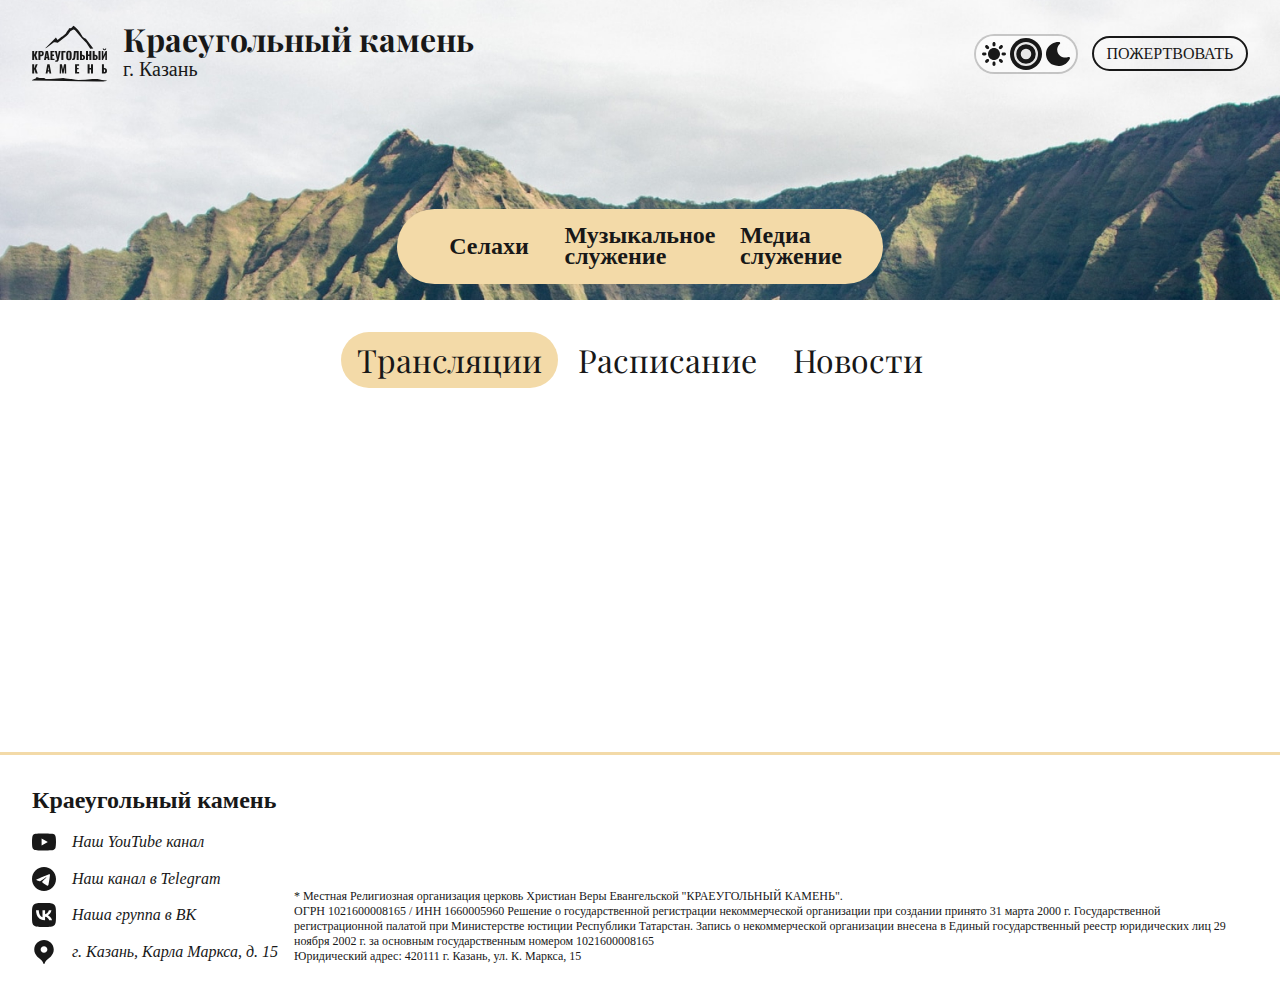
==== commit cce829d5: "Update index.html" ====
--- a/index.html
+++ b/index.html
@@ -3,8 +3,11 @@
 <head>
 	<meta charset="UTF-8">
 	<title>Христианская Церковь "Краеугольный Камень" г. Казань</title>
+    <meta name="color-scheme" content="light dark">
+    <meta name="theme-color" media="(prefers-color-scheme: light)" content="#c7cbcc">
+    <meta name="theme-color" media="(prefers-color-scheme: dark)"  content="#273a43">
 	<!-- Logos -->
-	<link rel="shortcut icon" href="files/images/logo.svg">
+	<link rel="shortcut icon" href="files/icons/logo--page.svg">
 	<link rel="apple-touch-icon" href="files/favicons/apple-touch-icon.png">
 	<link rel="icon" sizes="16x16" href="files/favicons/favicon-16x16.png">
 	<link rel="icon" sizes="32x32" href="files/favicons/favicon-32x32.png">
@@ -12,16 +15,11 @@
 	<meta name="author" content="Краеугольный Камень">
 	<!-- For mobile devices -->
 	<meta name="viewport" content="width=device-width, initial-scale=1">
-	<!-- External styles -->
-	<link rel="stylesheet" href="files/css/style.css">
-	<link rel="stylesheet" href="files/css/screen.css">
-	<!-- Local style fonts -->
-	<link rel="stylesheet" href="files/css/font-face.css">
 	<!-- Google fonts -->
 	<link rel="preconnect" href="https://fonts.googleapis.com">
-	<script src="files/js/modernizr-custom.js"></script>
-	<script defer src="files/js/jquery.js"></script>
-	<script defer src="files/js/menu.js"></script>
+	<!-- <script src="files/js/modernizr-custom.js"></script> -->
+	<!-- <script defer src="files/js/jquery.js"></script> -->
+	<!-- <script defer src="files/js/menu.js"></script> -->
 	<script>
 		(function(){
 			var width = screen.width;
@@ -32,183 +30,195 @@
 			document.head.replaceChild(viewport, oldViewport);
 		})();
 	</script>
+    <script>
+        if (matchMedia('(prefers-color-scheme: dark)').media === 'not all') {
+            document.documentElement.style.display = 'none';
+            document.head.insertAdjacentHTML(
+                'beforeend',
+                '<link rel="stylesheet" href="styles/light.css" onload="document.documentElement.style.display=\'\'">'
+            );
+        }
+    </script>
+    <!-- External styles -->
+	<link rel="stylesheet" href="files/css/style--new.css">
+    <link rel="stylesheet" href="files/css/light.css" media="(prefers-color-scheme: light)">
+    <link rel="stylesheet" href="files/css/dark.css" media="(prefers-color-scheme: dark)">
 </head>
 
 <body id="noselect">
     <div class="wrapper">
-        <header class="header">
-            <div class="header-left">
-                <a href="">
-                    <img src="files/img/logo.svg" alt="" class="logo"> 
-                    <div class="name_and_region">
-                        <span class="head-name">
-                            КРАЕУГОЛЬНЫЙ КАМЕНЬ
-                        </span>
-                        <span class="head-region">
-                            Казань
-                        </span>
-                    </div>
-                </a>
+        <header>
+            <div class="container container__header">
+                <a class="header__left" href="/index.html">
+                        <svg class="logo" width="256" viewBox="0 0 256 256">
+                            <path clip-rule="evenodd" d="M206.695 107.303L209.258 110.786L198.721 111.947L185.924 92.5724L169.395 75.376L146.333 47.8026L141.165 46.141L130.958 52.1563L122.986 63.1856L117.576 68.4101L87.9643 91.3395L78.5684 89.8884H74.867L49.9225 108.342L46.4158 109.719L45.825 109.045L49.5265 106.142L81.7004 73.3443L85.9711 80.02L87.3948 81.7614L101.062 71.0223L103.339 69.5711L114.728 60.2832L120.423 51.5757L124.81 46.141L126.531 41.7607H130.835L135.229 39.9659L141.165 33L146.333 36.7732L156.868 46.9318L164.555 57.3808L173.382 71.893L179.931 75.9565L183.917 77.4078L192.439 88.4991L196.16 93.9518L204.132 104.401L206.695 107.303ZM238.586 218.177L254.816 220.498V221.658L246.844 223.111L243.712 223.981H222.927L162.28 222.821L61.2028 221.079L0 220.477L0.556429 218.177L11.9454 213.533L13.6538 212.081L15.6469 208.307L25.3274 211.791H38.9943L43.5499 212.661L46.6818 214.984H64.6194L76.8626 213.823L98.7865 212.081L106.474 211.5L115.016 212.951L130.676 214.984H134.947L149.467 217.305L158.294 218.177L181.926 217.305L206.128 215.274H223.211L227.766 216.144L238.586 218.177ZM0.66 119.168H7.43941V131.541H8.12115L12.6281 119.168H19.3696L13.7643 133.815L19.559 150.391H12.5903L8.12115 136.783H7.43941V150.391H0.66V119.168ZM32.1517 119.168H21.85V150.391H28.6293V137.13H31.3563C34.159 137.13 36.3304 136.488 37.8707 135.203C39.4362 133.892 40.2189 131.567 40.2189 128.226C40.2189 125.297 39.5498 123.061 38.2115 121.519C36.8732 119.951 34.8533 119.168 32.1517 119.168ZM33.2501 131.348C32.8712 131.991 32.0885 132.312 30.9018 132.312H28.6293V124.025H30.864C32.1012 124.025 32.9091 124.358 33.288 125.027C33.6666 125.695 33.856 126.723 33.856 128.11C33.856 129.627 33.654 130.706 33.2501 131.348ZM46.7897 119.168H54.5161L60.2351 150.391H53.9858L52.9633 143.799H48.4563L47.3958 150.391H40.995L46.7897 119.168ZM52.3194 139.674L50.6908 127.494L49.0622 139.674H52.3194ZM76.7462 119.168H62.96V150.391H76.8219V145.727H69.7395V136.398H75.0796V131.618H69.7395V123.87H76.7462V119.168ZM79.2491 151.971C81.2185 152.022 82.6956 151.804 83.6804 151.316C84.6652 150.828 85.1575 149.954 85.1575 148.695C85.1575 148.309 85.0944 147.821 84.9681 147.23L78.075 119.168H84.3622L87.0132 132.004L88.2631 140.368L89.1721 131.965L91.4068 119.168H97.7696L91.4068 148.27C90.9018 150.66 90.2327 152.434 89.3994 153.59C88.5662 154.772 87.3794 155.569 85.8393 155.98C84.3243 156.391 82.1276 156.571 79.2491 156.52V151.971ZM114.428 119.168H100.225V150.391H107.004V124.294H114.428V119.168ZM126.049 150.855C122.741 150.855 120.38 149.994 118.966 148.272C117.552 146.524 116.845 143.955 116.845 140.563V128.96C116.845 125.568 117.552 123.024 118.966 121.328C120.38 119.606 122.741 118.745 126.049 118.745C129.381 118.745 131.755 119.606 133.169 121.328C134.608 123.049 135.328 125.593 135.328 128.96V140.563C135.328 143.955 134.608 146.524 133.169 148.272C131.755 149.994 129.381 150.855 126.049 150.855ZM126.049 145.959C127.008 145.959 127.639 145.638 127.942 144.995C128.245 144.327 128.397 143.428 128.397 142.297V127.264C128.397 126.107 128.245 125.208 127.942 124.566C127.639 123.923 127.008 123.602 126.049 123.602C125.139 123.602 124.534 123.936 124.231 124.604C123.927 125.247 123.776 126.133 123.776 127.264V142.297C123.776 143.428 123.915 144.327 124.193 144.995C124.47 145.638 125.089 145.959 126.049 145.959ZM140.029 144.955C139.499 145.366 138.514 145.559 137.075 145.534V150.39C137.529 150.416 138.173 150.429 139.007 150.429C141.809 150.429 143.816 149.954 145.028 149.003C146.266 148.026 147.074 146.562 147.452 144.608C147.831 142.63 148.185 139.238 148.513 134.432L149.119 124.448H152.49V150.39H159.231V119.168H142.983L141.999 133.121L141.885 134.702C141.607 138.531 141.355 141.101 141.128 142.411C140.926 143.696 140.559 144.544 140.029 144.955ZM163.67 119.168H170.448V132.351H171.964C177.974 132.351 180.978 135.357 180.978 141.371C180.978 143.786 180.561 145.662 179.728 146.998C178.921 148.309 177.809 149.208 176.395 149.697C175.007 150.159 173.314 150.391 171.319 150.391H163.67V119.168ZM171.358 145.881C172.545 145.881 173.404 145.534 173.933 144.84C174.463 144.146 174.729 143.054 174.729 141.563C174.729 140.15 174.489 139.058 174.009 138.287C173.529 137.516 172.621 137.13 171.282 137.13H170.448V145.881H171.358ZM191.115 119.168H184.335V150.391H191.115V136.745H195.848V150.391H202.665V119.168H195.848V131.811H191.115V119.168ZM207.07 119.168H213.85V132.351H215.364C221.398 132.351 224.416 135.357 224.416 141.371C224.416 143.786 223.999 145.662 223.166 146.998C222.358 148.309 221.26 149.208 219.87 149.697C218.482 150.159 216.778 150.391 214.758 150.391H207.07V119.168ZM226.992 119.168H233.77V150.391H226.992V119.168ZM214.796 145.881C215.982 145.881 216.841 145.534 217.372 144.84C217.901 144.146 218.166 143.054 218.166 141.563C218.166 140.15 217.927 139.058 217.447 138.287C216.968 137.516 216.058 137.13 214.719 137.13H213.85V145.881H214.796ZM243.5 119.168H238.16V150.391H242.287L250.28 132.197V150.391H255.733V119.168H251.339L243.5 137.054V119.168ZM243.083 115.121C244.169 116.149 245.62 116.663 247.438 116.663C249.256 116.663 250.696 116.136 251.756 115.082C252.843 114.029 253.385 112.551 253.385 110.649H249.901C249.901 111.6 249.699 112.307 249.295 112.769C248.916 113.232 248.297 113.463 247.438 113.463C246.556 113.463 245.923 113.245 245.545 112.808C245.166 112.345 244.977 111.626 244.977 110.649H241.493C241.493 112.577 242.022 114.067 243.083 115.121ZM0.66 164.723H7.43941V177.096H8.12115L12.6281 164.723H19.3696L13.7643 179.37L19.559 195.946H12.5903L8.12115 182.338H7.43941V195.946H0.66V164.723ZM60.026 164.723H52.2997L46.505 195.946H52.9057L53.9662 189.354H58.4732L59.4958 195.946H65.745L60.026 164.723ZM56.2008 173.049L57.8294 185.229H54.5723L56.2008 173.049ZM95.0152 164.723H102.287L105.658 182.878L109.294 164.723H116.3L116.831 195.946H112.021L111.453 175.169L107.892 195.946H103.613L99.8251 175.014L99.3707 195.946H94.485L95.0152 164.723ZM160.806 164.723H147.02V195.946H160.883V191.281H153.8V181.953H159.14V177.173H153.8V169.425H160.806V164.723ZM189.82 164.723H196.6V177.366H201.333V164.723H208.152V195.946H201.333V182.3H196.6V195.946H189.82V164.723ZM245.47 164.723H238.69V195.946H246.341C248.336 195.946 250.027 195.714 251.415 195.252C252.83 194.763 253.941 193.864 254.748 192.553C255.582 191.217 255.998 189.341 255.998 186.925C255.998 180.912 252.994 177.906 246.984 177.906H245.47V164.723ZM248.953 190.395C248.424 191.089 247.565 191.436 246.378 191.436H245.47V182.685H246.302C247.641 182.685 248.549 183.071 249.029 183.842C249.509 184.613 249.749 185.705 249.749 187.118C249.749 188.609 249.485 189.701 248.953 190.395Z"/>
+                        </svg>
+                        <div class="name--region">
+                            <h1 class="name">Краеугольный камень</h1>
+                            <p class="region">г. Казань</p>
+                        </div>   
+                    </a>
+                <div class="header__right">
+                    <fieldset class="switcher">
+                        <legend class="switcher__legend">Схема</legend>
+                        <input class="switcher__radio switcher__radio--light" type="radio" name="color-scheme" value="light" aria-label="Светлая">
+                        <input class="switcher__radio switcher__radio--auto" type="radio" name="color-scheme" value="auto" aria-label="Системная" checked>
+                        <input class="switcher__radio switcher__radio--dark" type="radio" name="color-scheme" value="dark" aria-label="Тёмная">
+                        <div class="switcher__status"></div>
+                    </fieldset>
+                    <a class="donate" href="/donate.html">
+                        Пожертвовать
+                    </a>
+                </div>
             </div>
-            <div class="header-right">
-                <div class="social-links">
-                    <a href="https://www.youtube.com/kazanchurch">
-                        <svg viewBox="0 0 70 70" fill="#6E6E6E" class="social-logo">
-                            <path d="M34.9783 10.3906C34.9783 10.3906 13.1004 10.3906 7.60939 11.8242C4.66929 12.6496 2.24834 15.082 1.42684 18.0794C3.25083e-05 23.5965 0 35.0217 0 35.0217C0 35.0217 3.25083e-05 46.4904 1.42684 51.9206C2.24834 54.918 4.62605 57.3069 7.60939 58.1323C13.1437 59.6093 34.9783 59.6094 34.9783 59.6094C34.9783 59.6094 56.8995 59.6094 62.3905 58.1758C65.3738 57.3504 67.7515 55.0049 68.5298 51.964C69.9998 46.4904 69.9999 35.0652 69.9999 35.0652C69.9999 35.0652 70.0431 23.5965 68.5298 18.0794C67.7515 15.082 65.3738 12.6931 62.3905 11.9111C56.8995 10.3907 34.9783 10.3906 34.9783 10.3906V10.3906ZM28.0171 24.4657L46.22 35.0217L28.0171 45.5343V24.4657V24.4657Z"></path>
-                        </svg>                            
-                    </a>
-                    <a href="https://t.me/kkn_kzn">
-                        <svg viewBox="0 0 70 70" fill="#6E6E6E" class="social-logo">
-                            <path fill-rule="evenodd" clip-rule="evenodd" d="M62 35C62 49.9116 49.9116 62 35 62C20.0884 62 8 49.9116 8 35C8 20.0884 20.0884 8 35 8C49.9116 8 62 20.0884 62 35ZM26.0804 32.5267C23.3757 33.7076 20.5967 34.921 18.0555 36.3207C16.7286 37.2923 18.4922 37.9796 20.1467 38.6242C20.4098 38.7267 20.67 38.828 20.9147 38.9293C21.1183 38.992 21.3253 39.0579 21.5351 39.1247C23.3753 39.7109 25.427 40.3647 27.2135 39.3813C30.1482 37.6955 32.9176 35.7465 35.685 33.7991C36.5917 33.161 37.4981 32.5231 38.41 31.8947C38.4527 31.8673 38.5009 31.836 38.5537 31.802C39.3305 31.2983 41.0777 30.1658 40.4314 31.7264C38.9032 33.3977 37.2662 34.877 35.6204 36.3646C34.5112 37.3671 33.3979 38.3733 32.3111 39.4443C31.3647 40.2134 30.3818 41.7599 31.4416 42.8369C33.8828 44.5457 36.362 46.2132 38.8399 47.8798C39.6461 48.422 40.4524 48.9643 41.257 49.5079C42.6208 50.5967 44.7521 49.7159 45.0519 48.0146C45.1852 47.2319 45.3191 46.4493 45.4529 45.6667C46.1927 41.3414 46.9328 37.0145 47.5865 32.6752C47.6754 31.9945 47.7761 31.3138 47.8769 30.6329C48.1211 28.9824 48.3657 27.3299 48.4421 25.6705C48.2452 24.0145 46.2373 24.3787 45.1199 24.751C39.3766 26.9365 33.6906 29.2839 28.0271 31.6727C27.3855 31.9569 26.7352 32.2408 26.0804 32.5267Z"></path>
-                        </svg>
-                    </a>
-                    <a href="https://vk.com/kkn_kzn">
-                        <svg viewBox="0 0 70 70" fill="#6E6E6E" class="social-logo">
-                            <path fill-rule="evenodd" clip-rule="evenodd" d="M38.4329 54.5229C38.4329 54.5229 39.6963 54.3845 40.3433 53.6993C40.9356 53.0714 40.9151 51.8865 40.9151 51.8865C40.9151 51.8865 40.8363 46.3537 43.4418 45.5368C46.0096 44.7334 49.3066 50.8873 52.8056 53.2537C55.4487 55.0428 57.455 54.6512 57.455 54.6512L66.8051 54.5229C66.8051 54.5229 71.6942 54.2259 69.3763 50.435C69.1846 50.1244 68.024 47.6297 62.4262 42.5054C56.5614 37.1415 57.3489 38.009 64.4085 28.7292C68.7087 23.0783 70.4274 19.6283 69.8899 18.1532C69.3798 16.7421 66.2162 17.1168 66.2162 17.1168L55.6918 17.181C55.6918 17.181 54.9112 17.0763 54.3326 17.4173C53.7677 17.7514 53.4013 18.5312 53.4013 18.5312C53.4013 18.5312 51.7374 22.9028 49.5154 26.6228C44.8284 34.4679 42.9556 34.8831 42.1887 34.397C40.405 33.2594 40.85 29.8331 40.85 27.3992C40.85 19.7937 42.0209 16.624 38.5733 15.8037C37.4298 15.5302 36.5875 15.3513 33.6603 15.3209C29.9045 15.2838 26.7273 15.3344 24.9264 16.202C23.7281 16.7792 22.8037 18.0688 23.3686 18.143C24.0636 18.2342 25.6385 18.5616 26.4739 19.6823C27.5524 21.1305 27.5147 24.3779 27.5147 24.3779C27.5147 24.3779 28.1344 33.3303 26.0665 34.4409C24.6491 35.2038 22.7044 33.6476 18.5241 26.5283C16.3843 22.8825 14.7683 18.8519 14.7683 18.8519C14.7683 18.8519 14.4567 18.0991 13.8987 17.6941C13.2242 17.2046 12.2827 17.0527 12.2827 17.0527L2.28203 17.1168C2.28203 17.1168 0.779024 17.1573 0.227808 17.8021C-0.261782 18.3726 0.190147 19.5574 0.190147 19.5574C0.190147 19.5574 8.02015 37.6208 16.8875 46.7251C25.0188 55.0698 34.2491 54.5229 34.2491 54.5229H38.4329Z"></path>
-                        </svg>                            
-                    </a>
-                </div>
-                <a href="donate.html" class="donate">
-                    <span class="donate-btn-text">ПОЖЕРТВОВАТЬ</span>
-					<!-- <span class="donate-btn-plus">
-							<svg version="1.1" x="0px" y="0px" width="16.971px" height="16.971px" viewBox="0 0 16.971 16.971" enable-background="new 0 0 16.971 16.971" xml:space="preserve">
-								<polyline fill="none" stroke="#DAA828" stroke-miterlimit="10" points="16.971,8.485 8.485,8.485 8.485,0 	"></polyline>
-								<polyline fill="none" stroke="#DAA828" stroke-miterlimit="10" points="0,8.485 8.485,8.485 8.485,16.971 	"></polyline>
-							</svg>
-					</span> -->
-                </a>
-            </div>
+            <nav>
+                <ul class="nav__bar">
+                    <li class="nav__item">
+                        <a href="/selahs.html">Селахи</a>
+                    </li>
+                    <li class="nav__item">
+                        <a href="/music.html">Музыкальное<br>служение</a>
+                    </li>
+                    <li class="nav__item">
+                        <a href="">Медиа<br>служение</a>
+                    </li>
+                </ul>
+            </nav>
         </header>
-        <nav class="navigation">
-            <div class="burger-btn">
-                <img src="files/img/burger-btn.svg" alt="" class="">
-            </div>
-            <div class="nav">
-                <a href="conspects.html" class="nav-link">КОНСПЕКТЫ</a>
-                <a href="" class="nav-link">НОВОСТИ</a>
-                <a href="selahs.html" class="nav-link">СЕЛАХИ</a>
-                <a href="" class="nav-link">МУЗЫКАЛЬНОЕ<br>СЛУЖЕНИЕ</a>
-                <a href="" class="nav-link">МЕДИА<br>СЛУЖЕНИЕ</a>
-            </div>
-            <div class="nav-right">
-                <div class="social-links-mobile">
-                    <a href="https://www.youtube.com/kazanchurch">
-                        <svg viewBox="0 0 70 70" fill="#262626" class="social-logo-mobile">
-                            <path d="M34.9783 10.3906C34.9783 10.3906 13.1004 10.3906 7.60939 11.8242C4.66929 12.6496 2.24834 15.082 1.42684 18.0794C3.25083e-05 23.5965 0 35.0217 0 35.0217C0 35.0217 3.25083e-05 46.4904 1.42684 51.9206C2.24834 54.918 4.62605 57.3069 7.60939 58.1323C13.1437 59.6093 34.9783 59.6094 34.9783 59.6094C34.9783 59.6094 56.8995 59.6094 62.3905 58.1758C65.3738 57.3504 67.7515 55.0049 68.5298 51.964C69.9998 46.4904 69.9999 35.0652 69.9999 35.0652C69.9999 35.0652 70.0431 23.5965 68.5298 18.0794C67.7515 15.082 65.3738 12.6931 62.3905 11.9111C56.8995 10.3907 34.9783 10.3906 34.9783 10.3906V10.3906ZM28.0171 24.4657L46.22 35.0217L28.0171 45.5343V24.4657V24.4657Z"></path>
-                        </svg>                            
-                    </a>
-                    <a href="https://t.me/kkn_kzn">
-                        <svg viewBox="0 0 70 70" fill="#262626" class="social-logo-mobile">
-                            <path fill-rule="evenodd" clip-rule="evenodd" d="M62 35C62 49.9116 49.9116 62 35 62C20.0884 62 8 49.9116 8 35C8 20.0884 20.0884 8 35 8C49.9116 8 62 20.0884 62 35ZM26.0804 32.5267C23.3757 33.7076 20.5967 34.921 18.0555 36.3207C16.7286 37.2923 18.4922 37.9796 20.1467 38.6242C20.4098 38.7267 20.67 38.828 20.9147 38.9293C21.1183 38.992 21.3253 39.0579 21.5351 39.1247C23.3753 39.7109 25.427 40.3647 27.2135 39.3813C30.1482 37.6955 32.9176 35.7465 35.685 33.7991C36.5917 33.161 37.4981 32.5231 38.41 31.8947C38.4527 31.8673 38.5009 31.836 38.5537 31.802C39.3305 31.2983 41.0777 30.1658 40.4314 31.7264C38.9032 33.3977 37.2662 34.877 35.6204 36.3646C34.5112 37.3671 33.3979 38.3733 32.3111 39.4443C31.3647 40.2134 30.3818 41.7599 31.4416 42.8369C33.8828 44.5457 36.362 46.2132 38.8399 47.8798C39.6461 48.422 40.4524 48.9643 41.257 49.5079C42.6208 50.5967 44.7521 49.7159 45.0519 48.0146C45.1852 47.2319 45.3191 46.4493 45.4529 45.6667C46.1927 41.3414 46.9328 37.0145 47.5865 32.6752C47.6754 31.9945 47.7761 31.3138 47.8769 30.6329C48.1211 28.9824 48.3657 27.3299 48.4421 25.6705C48.2452 24.0145 46.2373 24.3787 45.1199 24.751C39.3766 26.9365 33.6906 29.2839 28.0271 31.6727C27.3855 31.9569 26.7352 32.2408 26.0804 32.5267Z"></path>
-                        </svg>
-                    </a>
-                    <a href="https://vk.com/kkn_kzn">
-                        <svg viewBox="0 0 70 70" fill="#262626" class="social-logo-mobile">
-                            <path fill-rule="evenodd" clip-rule="evenodd" d="M38.4329 54.5229C38.4329 54.5229 39.6963 54.3845 40.3433 53.6993C40.9356 53.0714 40.9151 51.8865 40.9151 51.8865C40.9151 51.8865 40.8363 46.3537 43.4418 45.5368C46.0096 44.7334 49.3066 50.8873 52.8056 53.2537C55.4487 55.0428 57.455 54.6512 57.455 54.6512L66.8051 54.5229C66.8051 54.5229 71.6942 54.2259 69.3763 50.435C69.1846 50.1244 68.024 47.6297 62.4262 42.5054C56.5614 37.1415 57.3489 38.009 64.4085 28.7292C68.7087 23.0783 70.4274 19.6283 69.8899 18.1532C69.3798 16.7421 66.2162 17.1168 66.2162 17.1168L55.6918 17.181C55.6918 17.181 54.9112 17.0763 54.3326 17.4173C53.7677 17.7514 53.4013 18.5312 53.4013 18.5312C53.4013 18.5312 51.7374 22.9028 49.5154 26.6228C44.8284 34.4679 42.9556 34.8831 42.1887 34.397C40.405 33.2594 40.85 29.8331 40.85 27.3992C40.85 19.7937 42.0209 16.624 38.5733 15.8037C37.4298 15.5302 36.5875 15.3513 33.6603 15.3209C29.9045 15.2838 26.7273 15.3344 24.9264 16.202C23.7281 16.7792 22.8037 18.0688 23.3686 18.143C24.0636 18.2342 25.6385 18.5616 26.4739 19.6823C27.5524 21.1305 27.5147 24.3779 27.5147 24.3779C27.5147 24.3779 28.1344 33.3303 26.0665 34.4409C24.6491 35.2038 22.7044 33.6476 18.5241 26.5283C16.3843 22.8825 14.7683 18.8519 14.7683 18.8519C14.7683 18.8519 14.4567 18.0991 13.8987 17.6941C13.2242 17.2046 12.2827 17.0527 12.2827 17.0527L2.28203 17.1168C2.28203 17.1168 0.779024 17.1573 0.227808 17.8021C-0.261782 18.3726 0.190147 19.5574 0.190147 19.5574C0.190147 19.5574 8.02015 37.6208 16.8875 46.7251C25.0188 55.0698 34.2491 54.5229 34.2491 54.5229H38.4329Z"></path>
-                        </svg>                            
-                    </a>
-                </div>
-            </div>
-        </nav>
         <main>
-            <div class="title-page">
-                <div class="articles">
-                    <h2>Последние статьи</h2>
-                    <hr class="title-line">
-                    <div class="articles-last">
-                        <img class="articles-last_img" src="./files/img/posts/unsplash_sNtGFk_hH2w.png" alt="">
-                        <h3>Адвент – что это такое?</h3>
-                        <h4>5 декабря 2022</h4>
-                    </div>
-                    <div class="articles-carousel">
-                        <article>
-                            <img class="articles-carousel_img" src="./files/img/posts/unsplash_sNtGFk_hH2w.png" alt="">
-                        </article>
-                        <article>
-                            <img class="articles-carousel_img" src="./files/img/posts/unsplash_sNtGFk_hH2w.png" alt="">
-                        </article>
-                        <article>
-                            <img class="articles-carousel_img" src="./files/img/posts/unsplash_sNtGFk_hH2w.png" alt="">
-                        </article>
-                    </div>
-                </div>
-                <div class="streams">
-                    <h2>Последние трансляции</h2>
-                    <hr class="title-line">
-                    <div class="streams-last">
-                        <img class="streams-last_img" src="./files/img/posts/unsplash_GziisbL6k_s.png" alt="">
-                        <h3>19.03.2023 - Воскресное Богослужение</h3>
-                        <h4>26 марта 2023</h4>
-                    </div>
-                    <div class="streams-carousel">
-                        <article>
-                            <img class="streams-carousel_img" src="./files/img/posts/unsplash_GziisbL6k_s.png" alt="">
-                        </article>
-                        <article>
-                            <img class="streams-carousel_img" src="./files/img/posts/unsplash_GziisbL6k_s.png" alt="">
-                        </article>
-                        <article>
-                            <img class="streams-carousel_img" src="./files/img/posts/unsplash_GziisbL6k_s.png" alt="">
-                        </article>
-                    </div>
-                </div>
-                <div class="news">
-                    <h2>Последние объявления</h2>
-                    <hr class="title-line">
-                    <div class="news-list">
-                        <li>С понедельника (20 марта) в церкви начинается пост</li>
-                        <li>Стартует сбор  пожертвований на ежегодный пасхальный выпуск газеты “Акцент”</li>
-                        <li>С 31.03 – 2.04 пройдёт "Молодёжный Селах", все подробности на странице "Новости"</li>
-                    </div>
-                </div>
-                <div class="schedule">
-                    <h2>Расписание на неделю</h2>
-                    <hr class="title-line">
-                    <div class="schedule-list">
-                        <div class="schedule-list__item">
-                            <h2 class="schedule-list__item_num">22</h2>
-                            <h3 class="schedule-list__item_date">марта, среда</h3>
-                            <h4 class="schedule-list__item_time">18:30</h4>
-                            <span class="schedule-list__item_text">Пророческая молитва, служение Духа,  ходатайственная молитва (в зале)</span>
-                        </div>
-                        <hr>
-                        <div class="schedule-list__item">
-                            <h2 class="schedule-list__item_num">24</h2>
-                            <h3 class="schedule-list__item_date">марта, пятница</h3>
-                            <h4 class="schedule-list__item_time">18:30</h4>
-                            <span class="schedule-list__item_text">Служение поклонения и молитвы</span>
-                        </div>
-                        <hr>
-                        <div class="schedule-list__item">
-                            <h2 class="schedule-list__item_num weekend">25</h2>
-                            <h3 class="schedule-list__item_date">марта, суббота</h3>
-                            <h4 class="schedule-list__item_time">17:00</h4>
-                            <span class="schedule-list__item_text">Молодёжное служение</span>
-                        </div>
-                        <hr>
-                        <div class="schedule-list__item">
-                            <h2 class="schedule-list__item_num weekend">26</h2>
-                            <h3 class="schedule-list__item_date">марта, воскресенье</h3>
-                            <h4 class="schedule-list__item_time">8:00</h4>
-                            <span class="schedule-list__item_text">Воскресное служение</span>
-                            <h4 class="schedule-list__item_time time_b">11:00</h4>
-                            <span class="schedule-list__item_text text_b">Воскресное служение + Трансляция</span>
-                        </div>
-                    </div>
+            <div class="container container__main">
+                <div class="tab">
+                    <ul class="tab__list">
+                        <button class="tab__btn tab__btn--active" data-tab="#tab--1">Трансляции</button>
+                        <button class="tab__btn" data-tab="#tab--2">Расписание</button>
+                        <button class="tab__btn" data-tab="#tab--3">Новости</button>
+                    </ul>
+                </div>
+                <div class="tab__content tab--1 tab__content--active" id="tab--1">
+                    <div class="stream">
+                        <img class="last__stream--img" src="https://i.ytimg.com/vi/EzqKR8IW5DQ/maxresdefault.jpg" alt="">
+                    </div>
+                    <div class="stream__carousel">
+                        <img class="stream__carousel--item" src="https://i.ytimg.com/vi/iQucn5D9odo/maxresdefault.jpg" alt="">
+                        <img class="stream__carousel--item" src="https://i.ytimg.com/vi/4tGMdE-krbk/maxresdefault.jpg" alt="">
+                        <img class="stream__carousel--item" src="https://i.ytimg.com/vi/u-z80_ZacII/maxresdefault.jpg" alt="">
+                    </div>
+                </div>
+                <div class="tab__content tab--2" id="tab--2">
+                    <div class="schedule">
+                        <h2>Расписание на неделю</h2>
+                        <ul class="schedule__list">
+                            <li class="schedule__item">
+                                <h2>Среда, 26.04</h2>
+                                <ul class="schedule__item--event">
+                                    <li>17:30 Молитва за исцеление в часовне </li>
+                                    <li>18:30 Пророческая молитва, служение Духа, ходатайственная молитва</li>
+                                </ul>
+                            </li>
+                            <li class="schedule__item">
+                                <h2>Пятница, 28.04</h2>
+                                <ul class="schedule__item--event">
+                                    <li>18:30 Служение поклонения и молитвы</li>
+                                </ul>
+                            </li>
+                            <li class="schedule__item">
+                                <h2>Суббота, 29.04</h2>
+                                <ul class="schedule__item--event">
+                                    <li>17:00 Молодёжноe служение</li>
+                                </ul>
+                            </li>
+                            <li class="schedule__item">
+                                <h2>Воскресенье, 30.04</h2>
+                                <ul class="schedule__item--event">
+                                    <li>11:00 Богослужение</li>
+                                </ul>
+                            </li>
+                        </ul>
+                    </div>
+                    <div class="news">
+                        <h2>Объявления</h2>
+                        <ul class="news__list">
+                            <li class="news__item">
+                                Служение" Милосердие" готовится к светлому празднику Пасхи. И объявляет начало сборов всяких вкусностей (печенье, вафли, конфеты и т.п ) для подарков нуждающимся.
+                                Все справки и пожертвования по тел. 89503245399 Олег, номер  привязан к Сбербанк.
+                            </li>
+                            <li class="news__item">
+                                Продолжается сбор пожертвований на ежегодный пасхальный выпуск газеты "Акцент"
+                            </li>
+                        </ul>
+                    </div>
+                </div>
+                <div class="tab__content tab--3" id="tab--3">
+                    <article class="article__main">
+                        <h2>Начинается регистрация на Летний Селах 2023!</h2>
+                        <p>Друзья! Мы открываем регистрацию для иногородних братьев и сестер,
+                            желающих принять участие в традиционном летнем Селахе 2023,
+                            который пройдет с 26 июня по 1 июля.
+                        </p>
+                        <a href="https://sites.google.com/site/selahkazan/%D0%BB%D0%B5%D1%82%D0%BD%D0%B8%D0%B9-%D1%81%D0%B5%D0%BB%D0%B0%D1%85">
+                            РЕГИСТРАЦИЯ
+                        </a>
+                    </article>
+                    <article class="article__main">
+                        <h2>Заголовок</h2>
+                        <p>Текст</p>
+                    </article>
                 </div>
             </div>
         </main>
-        <footer class="footer">
-            <div class="footer-copy">
-                * Местная Религиозная организация церковь Христиан Веры Евангельской "КРАЕУГОЛЬНЫЙ КАМЕНЬ". ОГРН 1021600008165 / ИНН 1660005960
-                <br>
-                Решение о государственной регистрации некоммерческой организации при создании принято 31 марта 2000 г. Государственной регистрационной палатой при Министерстве юстиции Республики Татарстан.
-                <br>
-                Запись о некоммерческой организации внесена в Единый государственный реестр юридических лиц 29 ноября 2002 г. за основным государственным номером 1021600008165
-                <br>
-                Юридический адрес: 420111 г. Казань, ул. К. Маркса, 15
+        <footer>
+            <div class="container container__footer">
+                    <div class="footer__left">
+                    <h2>Краеугольный камень</h2>
+                    <ul class="footer__left--list">
+                        <li class="footer__left--item">
+                            <a class="footer__left--item" href="https://www.youtube.com/kazanchurch">
+                                <svg class="socials__icon" width="128" viewBox="0 0 128 128">
+                                    <path d="M63.9603 19C63.9603 19 23.9551 19 13.9143 21.6214C8.53813 23.1307 4.11126 27.5785 2.60909 33.0596C5.94438e-05 43.1478 0 64.0397 0 64.0397C0 64.0397 5.94438e-05 85.011 2.60909 94.9404C4.11126 100.421 8.45906 104.79 13.9143 106.299C24.0342 109 63.9603 109 63.9603 109C63.9603 109 104.045 109 114.085 106.379C119.541 104.869 123.888 100.58 125.312 95.0199C128 85.011 128 64.1192 128 64.1192C128 64.1192 128.079 43.1478 125.312 33.0596C123.888 27.5785 119.541 23.2102 114.085 21.7804C104.045 19.0001 63.9603 19 63.9603 19V19ZM51.2313 44.7373L84.5166 64.0397L51.2313 83.2627V44.7373V44.7373Z"/>
+                                </svg>
+                                <img class="socials__icon socials__icon--color" src="/files/icons/youtube--color.svg" alt="">
+                            Наш YouTube канал
+                            </a>  
+                        </li>
+                        <li class="footer__left--item">
+                            <a class="footer__left--item" href="https://t.me/kkn_kzn">
+                                <svg class="socials__icon" width="128" viewBox="0 0 128 128">
+                                    <path fill-rule="evenodd" clip-rule="evenodd" d="M128 64C128 99.3461 99.3461 128 64 128C28.6539 128 0 99.3461 0 64C0 28.6539 28.6539 0 64 0C99.3461 0 128 28.6539 128 64ZM42.8573 58.1373C36.4461 60.9365 29.8589 63.8128 23.8353 67.1307C20.6901 69.4336 24.8703 71.0627 28.7923 72.5907C29.4157 72.8336 30.0325 73.0739 30.6125 73.3139C31.0952 73.4624 31.5859 73.6187 32.0832 73.7771C36.4451 75.1667 41.3085 76.7163 45.5432 74.3853C52.4995 70.3893 59.064 65.7696 65.6237 61.1533C67.7728 59.6408 69.9213 58.1288 72.0829 56.6392C72.1843 56.5744 72.2984 56.5003 72.4235 56.4195C74.2648 55.2256 78.4064 52.5411 76.8744 56.2403C73.252 60.2019 69.3717 63.7085 65.4707 67.2347C62.8413 69.6109 60.2024 71.996 57.6264 74.5347C55.3829 76.3576 53.0531 80.0235 55.5653 82.5763C61.3517 86.6269 67.2285 90.5795 73.1019 94.5299C75.0131 95.8152 76.9243 97.1005 78.8315 98.3891C82.064 100.97 87.116 98.8821 87.8267 94.8493C88.1427 92.9941 88.46 91.1392 88.7773 89.284C90.5309 79.0315 92.2851 68.7752 93.8347 58.4893C94.0453 56.8757 94.284 55.2624 94.5229 53.6483C95.1019 49.736 95.6816 45.8189 95.8627 41.8856C95.396 37.9603 90.6365 38.8235 87.988 39.7061C74.3741 44.8864 60.8963 50.4507 47.4717 56.1131C45.9509 56.7867 44.4093 57.4597 42.8573 58.1373Z"/>
+                                </svg>                            
+                                <img class="socials__icon socials__icon--color" src="/files/icons/telegram--color.svg" alt="">
+                                Наш канал в Telegram
+                            </a>                   
+                        </li>
+                        <li class="footer__left--item">
+                            <a class="footer__left--item" href="https://vk.com/kkn_kzn">
+                                <svg class="socials__icon" width="128" viewBox="0 0 128 128">
+                                    <path fill-rule="evenodd" clip-rule="evenodd" d="M8.99768 8.99768C0 17.9954 0 32.4768 0 61.44V66.56C0 95.5232 0 110.005 8.99768 119.002C17.9954 128 32.4768 128 61.44 128H66.56C95.5232 128 110.005 128 119.002 119.002C128 110.005 128 95.5232 128 66.56V61.44C128 32.4768 128 17.9954 119.002 8.99768C110.005 0 95.5232 0 66.56 0H61.44C32.4768 0 17.9954 0 8.99768 8.99768ZM21.6003 38.9336C22.2937 72.2136 38.9336 92.2136 68.1069 92.2136H69.7605V73.1736C80.4805 74.2403 88.5867 82.0803 91.84 92.2136H106.987C102.827 77.0669 91.8931 68.6936 85.0664 65.4936C91.8931 61.5469 101.493 51.9469 103.786 38.9336H90.0261C87.0395 49.4936 78.1872 59.0936 69.7605 60.0003V38.9336H56V75.8403C47.4667 73.7069 36.6936 63.3603 36.2136 38.9336H21.6003Z"/>
+                                </svg>                                
+                                <img class="socials__icon socials__icon--color" src="/files/icons/vk--color.svg" alt="">
+                                Наша группа в ВК
+                            </a>
+                        </li>
+                        <li class="footer__left--item">
+                            <a class="footer__left--item" href="https://yandex.ru/maps/43/kazan/house/ulitsa_karla_marksa_15/YEAYdwZlSE0FQFtvfXt4dn5kZA==/?ll=49.113216%2C55.799311&z=16">
+                                <svg class="socials__icon" width="128" viewBox="0 0 128 128" fill="none" xmlns="http://www.w3.org/2000/svg">
+                                    <path fill-rule="evenodd" clip-rule="evenodd" d="M12 51.2C12 22.9222 35.2804 0 64 0C92.7196 0 116 22.9222 116 51.2C116 65.3338 110.184 78.1312 100.777 87.3958C98.3215 89.8149 94.9973 92.5161 91.4017 95.4378C81.219 103.712 68.8608 113.754 67.9 124.16C67.7051 126.271 66.1528 128 64 128C61.8472 128 60.2949 126.271 60.1 124.16C59.1392 113.754 46.781 103.712 36.5983 95.4378C33.0027 92.5161 29.6785 89.8149 27.223 87.3958C17.8162 78.1312 12 65.3338 12 51.2ZM82 50.5C82 60.1649 73.9413 68 64.0001 68C54.059 68 46 60.1649 46 50.5C46 40.835 54.059 33 64.0001 33C73.9413 33 82 40.835 82 50.5Z" fill="#181818"/>
+                                </svg>                                
+                                <img class="socials__icon socials__icon--color" src="/files/icons/yandex-maps--color.svg" alt="">
+                                г. Казань, Карла Маркса, д. 15
+                            </a>
+                        </li>
+                    </ul>
+                    </div>
+                    <div class="footer__right" id="trueselect">
+                        * Местная Религиозная организация церковь Христиан Веры Евангельской "КРАЕУГОЛЬНЫЙ КАМЕНЬ".<br>ОГРН 1021600008165 / ИНН 1660005960
+                        Решение о государственной регистрации некоммерческой организации при создании принято 31 марта 2000 г. Государственной регистрационной палатой при Министерстве юстиции Республики Татарстан.
+                        Запись о некоммерческой организации внесена в Единый государственный реестр юридических лиц 29 ноября 2002 г. за основным государственным номером 1021600008165
+                        <br>Юридический адрес: 420111 г. Казань, ул. К. Маркса, 15
+                    </div>
             </div>
         </footer>
     </div>
+    <script src="files/js/tabs.js"></script>
+    <script src="files/js/switcher.js"></script>
 </body>
 </html>
--- a/files/css/style--new.css
+++ b/files/css/style--new.css
@@ -0,0 +1,590 @@
+@import url('https://fonts.googleapis.com/css2?family=Playfair+Display:wght@800&display=swap');
+
+* {
+    margin: 0;
+    padding: 0;
+   }
+
+#noselect {
+    -webkit-touch-callout: none; /* iOS Safari */
+      -webkit-user-select: none; /* Safari */
+       -khtml-user-select: none; /* Konqueror HTML */
+         -moz-user-select: none; /* Old versions of Firefox */
+          -ms-user-select: none; /* Internet Explorer/Edge */
+              user-select: none; /* Non-prefixed version, currently
+                                    supported by Chrome, Edge, Opera and Firefox */
+}
+
+#trueselect {
+    -webkit-touch-callout: text; /* iOS Safari */
+      -webkit-user-select: text; /* Safari */
+       -khtml-user-select: text; /* Konqueror HTML */
+         -moz-user-select: text; /* Old versions of Firefox */
+          -ms-user-select: text; /* Internet Explorer/Edge */
+              user-select: text; /* Non-prefixed version, currently
+                                    supported by Chrome, Edge, Opera and Firefox */
+}
+
+
+:root {
+    /* Main settings */
+    --content-width: 1200px;
+    --container-offset: 2rem;
+    --gap: 1rem;
+    /* Text sizes */
+    --large: 32px;
+    --medium: 24px;
+    --small-medium: 20px;
+    --small: 16px;
+    --x-small: 12px;
+    /* Fonts */
+    --main-font: "Playfair Display";
+    --accent-font: "Gilroy";
+    --bold: 700;
+    --light: 300;
+    /* Colors */
+    /* Light mode */
+    --main-light: #FFFFFF;
+    --text-light: #181818;
+    --block-light: #F3DAA8;
+    /* Dark mode */
+    --main-dark: #282828;
+    --text-dark: #FFFFFF;
+    --block-dark: #574E64;
+}
+
+/* General */
+
+html, body {
+    height: 100%;
+    transition: 0.2s;
+}
+
+.wrapper {
+    display: flex;
+    flex-direction: column;
+    min-width: 100%;
+    min-height: 100%;
+}
+
+.container {
+    margin: var(--container-offset);
+    display: flex;
+}
+
+a {
+    text-decoration: none;
+}
+
+ul, li {
+    list-style: none;
+}
+
+img {
+    width: 100%;
+}
+
+h1 {
+    font-family: var(--main-font);
+}
+
+h2, p {
+    font-family: var(--accent-font);
+}
+
+h1 {
+    font-size: var(--large);
+}
+
+h2 {
+    font-size: var(--medium);
+}
+
+button {
+    border: none;
+    outline: none;
+    padding: 0;
+    border: none;
+    color: inherit;
+    background-color: transparent;
+    cursor: pointer;
+}
+
+/* SWITCHER START*/
+
+.switcher {
+    position: relative;
+    z-index: 0;
+    margin: 0;
+    padding: 2px;
+    display: grid;
+    grid-template-columns: 1fr 1fr 1fr;
+    border: none;
+    }
+    
+    /* Switcher Legend */
+    
+    .switcher__legend {
+    position: absolute;
+    opacity: 0;
+    pointer-events: none;
+    }
+    
+    /* Switcher Radio */
+    
+    .switcher__radio {
+    -webkit-appearance: none;
+    appearance: none;
+    margin: 0;
+    width: 32px;
+    height: 32px;
+    background-position: center;
+    background-repeat: no-repeat;
+    background-size: 24px;
+    transition: filter 0.1s ease-in;
+    }
+    
+    .switcher__radio:focus {
+    outline: none;
+    }
+    
+    .switcher__radio--light {
+    background-image: url('../icons/light.svg');
+    }
+    
+    .switcher__radio--auto {
+    background-image: url('../icons/auto.svg');
+    }
+    
+    .switcher__radio--dark {
+    background-image: url('../icons/dark.svg');
+    }
+    
+    /* Switcher Status */
+    
+    .switcher__status {
+    position: absolute;
+    top: 0;
+    right: 0;
+    bottom: 0;
+    left: 0;
+    z-index: -1;
+    box-shadow: 0 0 0 2px rgb(0 0 0 / 0.2);
+    border-radius: 18px;
+    background-color: rgb(255 255 255 / 0.5);
+    background-repeat: no-repeat;
+    background-image: url('../icons/status.svg');
+    background-size: 32px;
+    background-position: center;
+    transition: background-position 0.1s ease-in;
+    }
+    
+    .switcher__radio:focus-visible ~ .switcher__status {
+    box-shadow: 0 0 0 2px black;
+    }
+    
+    .switcher__radio--light:checked ~ .switcher__status {
+    background-position: left 2px center;
+    }
+    
+    .switcher__radio--auto:checked ~ .switcher__status {
+    background-position: center center;
+    }
+    
+    .switcher__radio--dark:checked ~ .switcher__status {
+    background-position: right 2px center;
+    }
+    
+    /* SWITCHER END */
+
+/* Header */
+
+header {
+    width: 100%;
+    height: 300px;
+    background-position: center;
+    background-size: cover;
+    display: flex;
+    flex-direction: column;
+    justify-content: space-between;
+}
+
+.container__header {
+    justify-content: space-between;
+    margin-top: 1rem;
+}
+
+.header__left {
+    display: flex;
+    align-items: center;
+    column-gap: var(--gap);
+}
+
+.logo {
+    width: 75px;
+}
+
+.name--region {
+    margin-top: -10px;
+}
+
+.name {
+    font-family: var(--main-font);
+    font-size: var(--large);
+}
+
+.region {
+    font-family: var(--accent-font);
+    font-size: var(--small-medium);
+    margin-top: -2px;
+}
+
+.header__right {
+    display: flex;
+    align-items: center;
+    column-gap: var(--gap);
+}
+
+.donate {
+    font-family: var(--accent-font);
+    font-size: var(--small);
+    padding: 0.4rem 0.8rem;
+    border-radius: 5rem;
+    text-transform: uppercase;
+}
+
+nav {
+    margin: 0 auto;
+    margin-bottom: 1rem;
+    padding: 1rem;
+    border-radius: 5rem;
+}
+
+.nav__bar {
+    display: grid;
+    grid-template-columns: 1fr 1fr 1fr;
+    align-items: center;
+    justify-items: center;
+}
+
+.nav__item {
+    font-family: var(--accent-font);
+    font-size: var(--medium);
+    line-height: 90%;
+    font-weight: var(--bold);
+    transition: 0.3s;
+}
+
+.nav__item:hover {
+    transform: scale(95%);
+    transition: 0.3s;
+}
+
+
+/* Main */
+
+main {
+    flex: 1 0 auto;
+    display: flex;
+    justify-content: center;
+}
+
+.container__main {
+    flex-direction: column;
+    row-gap: 2rem;
+    align-items: center;
+    max-width: var(--content-width);
+}
+
+.tab__btn{
+    font-family: "Playfair Display";
+    font-size: 32px;
+    padding: 0.4rem 1rem;
+    transition: 0.2s;
+    border-radius: 50px;
+}
+
+.tab__btn:hover {
+    transition: 0.3s;
+    transform: scale(95%);
+}
+
+.tab__content {
+    display: flex;
+    flex-direction: column;
+    max-width: var(--content-width);
+    gap: var(--gap);
+    min-height: 300px;
+}
+
+.tab__content:not(.tab__content--active) {
+    display: none;
+}
+
+.stream__carousel {
+    display: grid;
+    grid-template-columns: 1fr 1fr 1fr;
+    column-gap: var(--gap);
+}
+
+.tab--2 {
+    display: grid;
+    grid-template-columns: 1fr 1fr;
+}
+
+.schedule {
+    display: flex;
+    flex-direction: column;
+    row-gap: var(--gap);
+}
+
+.schedule__list {
+    min-height: 300px;
+    display: flex;
+    flex-direction: column;
+    justify-content: center;
+}
+
+.schedule__item--event {
+    font-family: var(--accent-font);
+    margin-left: 0.5rem;
+}
+
+.news__list {
+    font-family: var(--accent-font);
+    min-height: 300px;
+    display: flex;
+    flex-direction: column;
+    justify-content: center;
+}
+
+.news__item {
+    list-style: decimal;
+    margin-left: 1rem;
+}
+
+.news {
+    display: flex;
+    flex-direction: column;
+    row-gap: var(--gap);
+}
+
+.tab--3 {
+    display: grid;
+    grid-template-columns: 2fr 1fr;
+    min-height: auto;
+}
+
+.tab--3 h2 {
+    line-height: 100%;
+}
+
+.tab--3 a {
+    font-family: var(--accent-font);
+    font-weight: var(--bold);
+    font-size: var(--medium);
+    transition: 0.3s;
+    flex: 0 0 auto;
+}
+
+.tab--3 a:hover {
+    transition: 0.3s;
+    transform: scale(95%);
+}
+
+.article__main {
+    display: flex;
+    flex-direction: column;
+    align-items: flex-start;
+    gap: var(--gap);
+    background-color: var(--block-light);
+    padding: var(--gap);
+    border-radius: 1rem;
+}
+
+
+/* Selah */
+
+.container__selah {
+    flex-direction: column;
+    row-gap: var(--container-offset);
+    align-items: center;
+    margin-left: 0rem;
+    margin-right: 0rem;
+}
+
+.tab--6, .tab--7, .tab--8 {
+    max-width: max-content;
+    width: 100%;
+    align-items: center;
+    row-gap: var(--container-offset);
+}
+
+.heading__selah {
+    display: flex;
+    align-items: center;
+    justify-content: center;
+    padding: var(--container-offset);
+    background-repeat: no-repeat;
+    background-size: cover;
+    background-position: center;
+    height: 150px;
+    color: var(--text-dark);
+}
+
+.heading__summer {
+    background-image: url(/files/img/bg/summer__bg.jpg);
+}
+
+.heading__family {
+    background-image: url(/files/img/bg/family__bg.jpg);
+}
+
+.heading__pastor {
+    background-image: url(/files/img/bg/pastor__bg.jpg);
+}
+
+.heading__lider {
+    background-image: url(/files/img/bg/lider__bg.jpg);
+}
+
+.selah__list{
+    width: 100%;
+    display: flex;
+    row-gap: var(--gap);
+    flex-direction: column;
+    justify-content: center;
+    flex: 1;
+    max-width: var(--content-width);
+    font-family: var(--accent-font);
+    font-size: var(--large);
+    font-weight: var(--bold);
+}
+
+.selah__item a {
+    padding: 1rem 2rem;
+    display: flex;
+    justify-content: center;
+    align-items: center;
+    border-radius: 3rem;
+    transition: 0.4s;
+}
+
+.selah__item a:hover {
+    transform: scale(95%);
+    transition: 0.4s;
+}
+
+/* Music */
+
+.container__music {
+    flex-direction: column;
+    row-gap: var(--gap);
+    width: 100%;
+    max-width: 1200px;
+}
+
+.heading__music {
+    display: flex;
+    flex-direction: column;
+    justify-content: space-between;
+    row-gap: var(--gap);
+}
+
+.heading__music h1 {
+    margin-top: -6px;
+}
+
+.albums {
+    width: 100%;
+    display: grid;
+    grid-template-columns: 1fr 1fr 1fr 1fr;
+    gap: var(--gap);
+}
+
+.albums img {
+    border-radius: 1rem;
+}
+
+.albums a {
+    display: flex;
+    align-items: center;
+    justify-content: center;
+    transition: 0.3s;
+}
+
+.albums a:hover {
+    transition: 0.3s;
+    transform: scale(95%);
+}
+
+.extra__info {
+    display: flex;
+    flex-direction: column;
+    font-size: var(--small-medium);
+    row-gap: var(--gap);
+}
+
+.extra__info a {
+    width: max-content;
+}
+
+/* Footer */
+
+footer {
+    flex: 0 0 auto;
+}
+
+.container__footer {
+    column-gap: var(--gap);
+    align-items: flex-end;
+}
+
+.footer__left {
+    display: flex;
+    flex-direction: column;
+    row-gap: var(--gap);
+}
+
+.footer__left--list {
+    display: flex;
+    flex-direction: column;
+    row-gap: 0.8rem;
+    width: max-content;
+}
+
+.footer__left--item {
+    display: flex;
+    align-items: center;
+    font-family: var(--accent-font);
+    font-size: var(--small);
+    font-style: italic;
+    column-gap: var(--gap);
+    transition: 0.3s;
+}
+
+.footer__left--item:hover {
+    transform: scale(95%);
+    transition: 0.3s;
+}
+
+.footer__left--item:hover .socials__icon{
+    display: none;
+}
+
+.footer__left--item:hover .socials__icon--color{
+    display: block;
+}
+
+.socials__icon {
+    width: 24px;
+}
+
+.socials__icon--color {
+    display: none;
+}
+
+.footer__right {
+    font-family: var(--accent-font);
+    font-size: var(--x-small);
+}--- a/files/css/light.css
+++ b/files/css/light.css
@@ -0,0 +1,59 @@
+body{
+    background-color: var(--main-light);
+    color: var(--text-light);
+}
+
+a, .selah__item a{
+    color: var(--text-light);
+}
+
+svg path {
+    fill: var(--text-light);
+}
+
+header {
+    background-image: url(/files/img/bg/header.jpg);
+}
+
+nav, .tab__btn:hover, .tab__btn--active, .selah__item a {
+    background-color: var(--block-light);
+}
+
+.donate {
+    border: 2px solid var(--text-light);
+}
+
+.donate:hover {
+    background-color: var(--block-light);
+    border: 2px solid var(--block-light);
+    color: var(--text-light);
+    transition: 0.2s;
+}
+
+.schedule__list, .news__list {
+    border-top: 2px solid var(--text-light);
+    border-bottom: 2px solid var(--text-light);
+}
+
+.article__main {
+    background-color: var(--block-light);
+    color: var(--text-light);
+}
+
+footer {
+    border-top: 3px solid var(--block-light);
+}
+
+/* Switcher */
+
+.switcher__radio {
+    filter: invert(0);
+}
+
+.switcher__radio:checked {
+    filter: invert(1);
+}
+
+.switcher__status {
+    filter: invert(0);
+}--- a/files/css/dark.css
+++ b/files/css/dark.css
@@ -0,0 +1,59 @@
+body{
+    background-color: var(--main-dark);
+    color: var(--text-dark);
+}
+
+a, .selah__item a{
+    color: var(--text-dark);
+}
+
+svg path {
+    fill: var(--text-dark);
+}
+
+header {
+    background-image: url(/files/img/bg/header--dark.jpg);
+}
+
+nav, .tab__btn:hover, .tab__btn--active, .selah__item a {
+    background-color: var(--block-dark);
+}
+
+.donate {
+    border: 2px solid var(--text-dark);
+}
+
+.donate:hover {
+    background-color: var(--block-dark);
+    border: 2px solid var(--block-dark);
+    color: var(--text-dark);
+    transition: 0,2s;
+}
+
+.schedule__list, .news__list {
+    border-top: 2px solid var(--text-dark);
+    border-bottom: 2px solid var(--text-dark);
+}
+
+.article__main {
+    background-color: var(--block-dark);
+    color: var(--text-dark);
+}
+
+footer {
+    border-top: 3px solid var(--block-dark);
+}
+
+/* Switcher */
+
+.switcher__radio {
+    filter: invert(1);
+}
+
+.switcher__radio:checked {
+    filter: invert(0);
+}
+
+.switcher__status {
+    filter: invert(1);
+}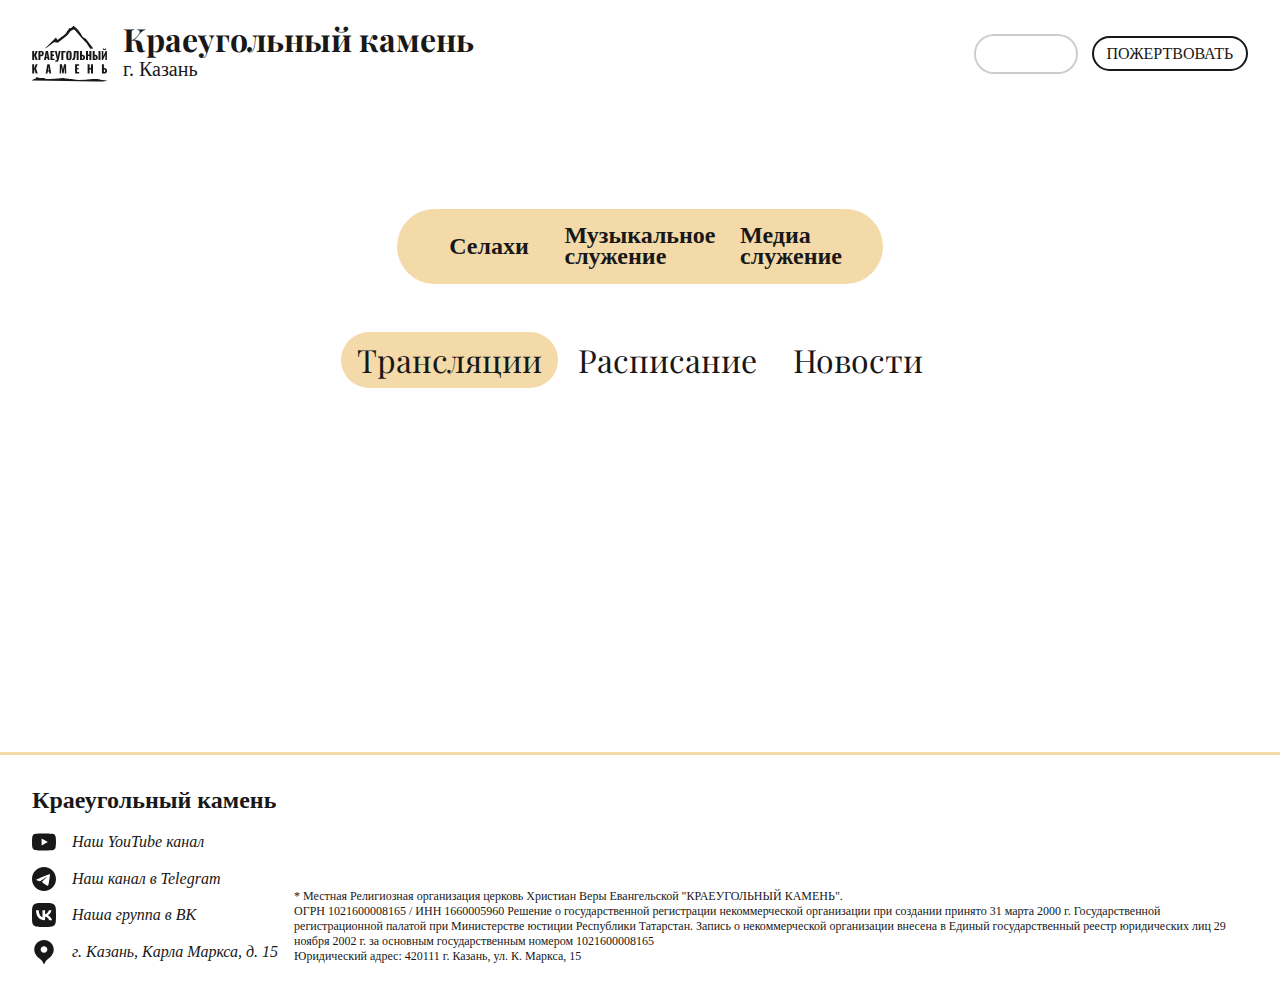
==== commit 1f3934d5: "Add files via upload" ====
--- a/index.html
+++ b/index.html
@@ -49,7 +49,7 @@
     <div class="wrapper">
         <header>
             <div class="container container__header">
-                <a class="header__left" href="/index.html">
+                <a class="header__left" href="index.html">
                         <svg class="logo" width="256" viewBox="0 0 256 256">
                             <path clip-rule="evenodd" d="M206.695 107.303L209.258 110.786L198.721 111.947L185.924 92.5724L169.395 75.376L146.333 47.8026L141.165 46.141L130.958 52.1563L122.986 63.1856L117.576 68.4101L87.9643 91.3395L78.5684 89.8884H74.867L49.9225 108.342L46.4158 109.719L45.825 109.045L49.5265 106.142L81.7004 73.3443L85.9711 80.02L87.3948 81.7614L101.062 71.0223L103.339 69.5711L114.728 60.2832L120.423 51.5757L124.81 46.141L126.531 41.7607H130.835L135.229 39.9659L141.165 33L146.333 36.7732L156.868 46.9318L164.555 57.3808L173.382 71.893L179.931 75.9565L183.917 77.4078L192.439 88.4991L196.16 93.9518L204.132 104.401L206.695 107.303ZM238.586 218.177L254.816 220.498V221.658L246.844 223.111L243.712 223.981H222.927L162.28 222.821L61.2028 221.079L0 220.477L0.556429 218.177L11.9454 213.533L13.6538 212.081L15.6469 208.307L25.3274 211.791H38.9943L43.5499 212.661L46.6818 214.984H64.6194L76.8626 213.823L98.7865 212.081L106.474 211.5L115.016 212.951L130.676 214.984H134.947L149.467 217.305L158.294 218.177L181.926 217.305L206.128 215.274H223.211L227.766 216.144L238.586 218.177ZM0.66 119.168H7.43941V131.541H8.12115L12.6281 119.168H19.3696L13.7643 133.815L19.559 150.391H12.5903L8.12115 136.783H7.43941V150.391H0.66V119.168ZM32.1517 119.168H21.85V150.391H28.6293V137.13H31.3563C34.159 137.13 36.3304 136.488 37.8707 135.203C39.4362 133.892 40.2189 131.567 40.2189 128.226C40.2189 125.297 39.5498 123.061 38.2115 121.519C36.8732 119.951 34.8533 119.168 32.1517 119.168ZM33.2501 131.348C32.8712 131.991 32.0885 132.312 30.9018 132.312H28.6293V124.025H30.864C32.1012 124.025 32.9091 124.358 33.288 125.027C33.6666 125.695 33.856 126.723 33.856 128.11C33.856 129.627 33.654 130.706 33.2501 131.348ZM46.7897 119.168H54.5161L60.2351 150.391H53.9858L52.9633 143.799H48.4563L47.3958 150.391H40.995L46.7897 119.168ZM52.3194 139.674L50.6908 127.494L49.0622 139.674H52.3194ZM76.7462 119.168H62.96V150.391H76.8219V145.727H69.7395V136.398H75.0796V131.618H69.7395V123.87H76.7462V119.168ZM79.2491 151.971C81.2185 152.022 82.6956 151.804 83.6804 151.316C84.6652 150.828 85.1575 149.954 85.1575 148.695C85.1575 148.309 85.0944 147.821 84.9681 147.23L78.075 119.168H84.3622L87.0132 132.004L88.2631 140.368L89.1721 131.965L91.4068 119.168H97.7696L91.4068 148.27C90.9018 150.66 90.2327 152.434 89.3994 153.59C88.5662 154.772 87.3794 155.569 85.8393 155.98C84.3243 156.391 82.1276 156.571 79.2491 156.52V151.971ZM114.428 119.168H100.225V150.391H107.004V124.294H114.428V119.168ZM126.049 150.855C122.741 150.855 120.38 149.994 118.966 148.272C117.552 146.524 116.845 143.955 116.845 140.563V128.96C116.845 125.568 117.552 123.024 118.966 121.328C120.38 119.606 122.741 118.745 126.049 118.745C129.381 118.745 131.755 119.606 133.169 121.328C134.608 123.049 135.328 125.593 135.328 128.96V140.563C135.328 143.955 134.608 146.524 133.169 148.272C131.755 149.994 129.381 150.855 126.049 150.855ZM126.049 145.959C127.008 145.959 127.639 145.638 127.942 144.995C128.245 144.327 128.397 143.428 128.397 142.297V127.264C128.397 126.107 128.245 125.208 127.942 124.566C127.639 123.923 127.008 123.602 126.049 123.602C125.139 123.602 124.534 123.936 124.231 124.604C123.927 125.247 123.776 126.133 123.776 127.264V142.297C123.776 143.428 123.915 144.327 124.193 144.995C124.47 145.638 125.089 145.959 126.049 145.959ZM140.029 144.955C139.499 145.366 138.514 145.559 137.075 145.534V150.39C137.529 150.416 138.173 150.429 139.007 150.429C141.809 150.429 143.816 149.954 145.028 149.003C146.266 148.026 147.074 146.562 147.452 144.608C147.831 142.63 148.185 139.238 148.513 134.432L149.119 124.448H152.49V150.39H159.231V119.168H142.983L141.999 133.121L141.885 134.702C141.607 138.531 141.355 141.101 141.128 142.411C140.926 143.696 140.559 144.544 140.029 144.955ZM163.67 119.168H170.448V132.351H171.964C177.974 132.351 180.978 135.357 180.978 141.371C180.978 143.786 180.561 145.662 179.728 146.998C178.921 148.309 177.809 149.208 176.395 149.697C175.007 150.159 173.314 150.391 171.319 150.391H163.67V119.168ZM171.358 145.881C172.545 145.881 173.404 145.534 173.933 144.84C174.463 144.146 174.729 143.054 174.729 141.563C174.729 140.15 174.489 139.058 174.009 138.287C173.529 137.516 172.621 137.13 171.282 137.13H170.448V145.881H171.358ZM191.115 119.168H184.335V150.391H191.115V136.745H195.848V150.391H202.665V119.168H195.848V131.811H191.115V119.168ZM207.07 119.168H213.85V132.351H215.364C221.398 132.351 224.416 135.357 224.416 141.371C224.416 143.786 223.999 145.662 223.166 146.998C222.358 148.309 221.26 149.208 219.87 149.697C218.482 150.159 216.778 150.391 214.758 150.391H207.07V119.168ZM226.992 119.168H233.77V150.391H226.992V119.168ZM214.796 145.881C215.982 145.881 216.841 145.534 217.372 144.84C217.901 144.146 218.166 143.054 218.166 141.563C218.166 140.15 217.927 139.058 217.447 138.287C216.968 137.516 216.058 137.13 214.719 137.13H213.85V145.881H214.796ZM243.5 119.168H238.16V150.391H242.287L250.28 132.197V150.391H255.733V119.168H251.339L243.5 137.054V119.168ZM243.083 115.121C244.169 116.149 245.62 116.663 247.438 116.663C249.256 116.663 250.696 116.136 251.756 115.082C252.843 114.029 253.385 112.551 253.385 110.649H249.901C249.901 111.6 249.699 112.307 249.295 112.769C248.916 113.232 248.297 113.463 247.438 113.463C246.556 113.463 245.923 113.245 245.545 112.808C245.166 112.345 244.977 111.626 244.977 110.649H241.493C241.493 112.577 242.022 114.067 243.083 115.121ZM0.66 164.723H7.43941V177.096H8.12115L12.6281 164.723H19.3696L13.7643 179.37L19.559 195.946H12.5903L8.12115 182.338H7.43941V195.946H0.66V164.723ZM60.026 164.723H52.2997L46.505 195.946H52.9057L53.9662 189.354H58.4732L59.4958 195.946H65.745L60.026 164.723ZM56.2008 173.049L57.8294 185.229H54.5723L56.2008 173.049ZM95.0152 164.723H102.287L105.658 182.878L109.294 164.723H116.3L116.831 195.946H112.021L111.453 175.169L107.892 195.946H103.613L99.8251 175.014L99.3707 195.946H94.485L95.0152 164.723ZM160.806 164.723H147.02V195.946H160.883V191.281H153.8V181.953H159.14V177.173H153.8V169.425H160.806V164.723ZM189.82 164.723H196.6V177.366H201.333V164.723H208.152V195.946H201.333V182.3H196.6V195.946H189.82V164.723ZM245.47 164.723H238.69V195.946H246.341C248.336 195.946 250.027 195.714 251.415 195.252C252.83 194.763 253.941 193.864 254.748 192.553C255.582 191.217 255.998 189.341 255.998 186.925C255.998 180.912 252.994 177.906 246.984 177.906H245.47V164.723ZM248.953 190.395C248.424 191.089 247.565 191.436 246.378 191.436H245.47V182.685H246.302C247.641 182.685 248.549 183.071 249.029 183.842C249.509 184.613 249.749 185.705 249.749 187.118C249.749 188.609 249.485 189.701 248.953 190.395Z"/>
                         </svg>
@@ -66,7 +66,7 @@
                         <input class="switcher__radio switcher__radio--dark" type="radio" name="color-scheme" value="dark" aria-label="Тёмная">
                         <div class="switcher__status"></div>
                     </fieldset>
-                    <a class="donate" href="/donate.html">
+                    <a class="donate" href="donate.html">
                         Пожертвовать
                     </a>
                 </div>
@@ -74,10 +74,10 @@
             <nav>
                 <ul class="nav__bar">
                     <li class="nav__item">
-                        <a href="/selahs.html">Селахи</a>
+                        <a href="selahs.html">Селахи</a>
                     </li>
                     <li class="nav__item">
-                        <a href="/music.html">Музыкальное<br>служение</a>
+                        <a href="music.html">Музыкальное<br>служение</a>
                     </li>
                     <li class="nav__item">
                         <a href="">Медиа<br>служение</a>
@@ -176,7 +176,7 @@
                                 <svg class="socials__icon" width="128" viewBox="0 0 128 128">
                                     <path d="M63.9603 19C63.9603 19 23.9551 19 13.9143 21.6214C8.53813 23.1307 4.11126 27.5785 2.60909 33.0596C5.94438e-05 43.1478 0 64.0397 0 64.0397C0 64.0397 5.94438e-05 85.011 2.60909 94.9404C4.11126 100.421 8.45906 104.79 13.9143 106.299C24.0342 109 63.9603 109 63.9603 109C63.9603 109 104.045 109 114.085 106.379C119.541 104.869 123.888 100.58 125.312 95.0199C128 85.011 128 64.1192 128 64.1192C128 64.1192 128.079 43.1478 125.312 33.0596C123.888 27.5785 119.541 23.2102 114.085 21.7804C104.045 19.0001 63.9603 19 63.9603 19V19ZM51.2313 44.7373L84.5166 64.0397L51.2313 83.2627V44.7373V44.7373Z"/>
                                 </svg>
-                                <img class="socials__icon socials__icon--color" src="/files/icons/youtube--color.svg" alt="">
+                                <img class="socials__icon socials__icon--color" src="files/icons/youtube--color.svg" alt="">
                             Наш YouTube канал
                             </a>  
                         </li>
@@ -185,7 +185,7 @@
                                 <svg class="socials__icon" width="128" viewBox="0 0 128 128">
                                     <path fill-rule="evenodd" clip-rule="evenodd" d="M128 64C128 99.3461 99.3461 128 64 128C28.6539 128 0 99.3461 0 64C0 28.6539 28.6539 0 64 0C99.3461 0 128 28.6539 128 64ZM42.8573 58.1373C36.4461 60.9365 29.8589 63.8128 23.8353 67.1307C20.6901 69.4336 24.8703 71.0627 28.7923 72.5907C29.4157 72.8336 30.0325 73.0739 30.6125 73.3139C31.0952 73.4624 31.5859 73.6187 32.0832 73.7771C36.4451 75.1667 41.3085 76.7163 45.5432 74.3853C52.4995 70.3893 59.064 65.7696 65.6237 61.1533C67.7728 59.6408 69.9213 58.1288 72.0829 56.6392C72.1843 56.5744 72.2984 56.5003 72.4235 56.4195C74.2648 55.2256 78.4064 52.5411 76.8744 56.2403C73.252 60.2019 69.3717 63.7085 65.4707 67.2347C62.8413 69.6109 60.2024 71.996 57.6264 74.5347C55.3829 76.3576 53.0531 80.0235 55.5653 82.5763C61.3517 86.6269 67.2285 90.5795 73.1019 94.5299C75.0131 95.8152 76.9243 97.1005 78.8315 98.3891C82.064 100.97 87.116 98.8821 87.8267 94.8493C88.1427 92.9941 88.46 91.1392 88.7773 89.284C90.5309 79.0315 92.2851 68.7752 93.8347 58.4893C94.0453 56.8757 94.284 55.2624 94.5229 53.6483C95.1019 49.736 95.6816 45.8189 95.8627 41.8856C95.396 37.9603 90.6365 38.8235 87.988 39.7061C74.3741 44.8864 60.8963 50.4507 47.4717 56.1131C45.9509 56.7867 44.4093 57.4597 42.8573 58.1373Z"/>
                                 </svg>                            
-                                <img class="socials__icon socials__icon--color" src="/files/icons/telegram--color.svg" alt="">
+                                <img class="socials__icon socials__icon--color" src="files/icons/telegram--color.svg" alt="">
                                 Наш канал в Telegram
                             </a>                   
                         </li>
@@ -194,7 +194,7 @@
                                 <svg class="socials__icon" width="128" viewBox="0 0 128 128">
                                     <path fill-rule="evenodd" clip-rule="evenodd" d="M8.99768 8.99768C0 17.9954 0 32.4768 0 61.44V66.56C0 95.5232 0 110.005 8.99768 119.002C17.9954 128 32.4768 128 61.44 128H66.56C95.5232 128 110.005 128 119.002 119.002C128 110.005 128 95.5232 128 66.56V61.44C128 32.4768 128 17.9954 119.002 8.99768C110.005 0 95.5232 0 66.56 0H61.44C32.4768 0 17.9954 0 8.99768 8.99768ZM21.6003 38.9336C22.2937 72.2136 38.9336 92.2136 68.1069 92.2136H69.7605V73.1736C80.4805 74.2403 88.5867 82.0803 91.84 92.2136H106.987C102.827 77.0669 91.8931 68.6936 85.0664 65.4936C91.8931 61.5469 101.493 51.9469 103.786 38.9336H90.0261C87.0395 49.4936 78.1872 59.0936 69.7605 60.0003V38.9336H56V75.8403C47.4667 73.7069 36.6936 63.3603 36.2136 38.9336H21.6003Z"/>
                                 </svg>                                
-                                <img class="socials__icon socials__icon--color" src="/files/icons/vk--color.svg" alt="">
+                                <img class="socials__icon socials__icon--color" src="files/icons/vk--color.svg" alt="">
                                 Наша группа в ВК
                             </a>
                         </li>
@@ -203,7 +203,7 @@
                                 <svg class="socials__icon" width="128" viewBox="0 0 128 128" fill="none" xmlns="http://www.w3.org/2000/svg">
                                     <path fill-rule="evenodd" clip-rule="evenodd" d="M12 51.2C12 22.9222 35.2804 0 64 0C92.7196 0 116 22.9222 116 51.2C116 65.3338 110.184 78.1312 100.777 87.3958C98.3215 89.8149 94.9973 92.5161 91.4017 95.4378C81.219 103.712 68.8608 113.754 67.9 124.16C67.7051 126.271 66.1528 128 64 128C61.8472 128 60.2949 126.271 60.1 124.16C59.1392 113.754 46.781 103.712 36.5983 95.4378C33.0027 92.5161 29.6785 89.8149 27.223 87.3958C17.8162 78.1312 12 65.3338 12 51.2ZM82 50.5C82 60.1649 73.9413 68 64.0001 68C54.059 68 46 60.1649 46 50.5C46 40.835 54.059 33 64.0001 33C73.9413 33 82 40.835 82 50.5Z" fill="#181818"/>
                                 </svg>                                
-                                <img class="socials__icon socials__icon--color" src="/files/icons/yandex-maps--color.svg" alt="">
+                                <img class="socials__icon socials__icon--color" src="files/icons/yandex-maps--color.svg" alt="">
                                 г. Казань, Карла Маркса, д. 15
                             </a>
                         </li>
@@ -221,4 +221,4 @@
     <script src="files/js/tabs.js"></script>
     <script src="files/js/switcher.js"></script>
 </body>
-</html>
+</html>--- a/files/css/style--new.css
+++ b/files/css/style--new.css
@@ -149,15 +149,15 @@
     }
     
     .switcher__radio--light {
-    background-image: url('../icons/light.svg');
+    background-image: url(icons/light.svg);
     }
     
     .switcher__radio--auto {
-    background-image: url('../icons/auto.svg');
+    background-image: url(icons/auto.svg);
     }
     
     .switcher__radio--dark {
-    background-image: url('../icons/dark.svg');
+    background-image: url(icons/dark.svg);
     }
     
     /* Switcher Status */
@@ -173,7 +173,7 @@
     border-radius: 18px;
     background-color: rgb(255 255 255 / 0.5);
     background-repeat: no-repeat;
-    background-image: url('../icons/status.svg');
+    background-image: url(icons/status.svg);
     background-size: 32px;
     background-position: center;
     transition: background-position 0.1s ease-in;
@@ -433,19 +433,19 @@
 }
 
 .heading__summer {
-    background-image: url(/files/img/bg/summer__bg.jpg);
+    background-image: url(files/img/bg/summer__bg.jpg);
 }
 
 .heading__family {
-    background-image: url(/files/img/bg/family__bg.jpg);
+    background-image: url(files/img/bg/family__bg.jpg);
 }
 
 .heading__pastor {
-    background-image: url(/files/img/bg/pastor__bg.jpg);
+    background-image: url(files/img/bg/pastor__bg.jpg);
 }
 
 .heading__lider {
-    background-image: url(/files/img/bg/lider__bg.jpg);
+    background-image: url(files/img/bg/lider__bg.jpg);
 }
 
 .selah__list{
--- a/files/css/light.css
+++ b/files/css/light.css
@@ -12,7 +12,7 @@
 }
 
 header {
-    background-image: url(/files/img/bg/header.jpg);
+    background-image: url(files/img/bg/header.jpg);
 }
 
 nav, .tab__btn:hover, .tab__btn--active, .selah__item a {
--- a/files/css/dark.css
+++ b/files/css/dark.css
@@ -12,7 +12,7 @@
 }
 
 header {
-    background-image: url(/files/img/bg/header--dark.jpg);
+    background-image: url(files/img/bg/header--dark.jpg);
 }
 
 nav, .tab__btn:hover, .tab__btn--active, .selah__item a {
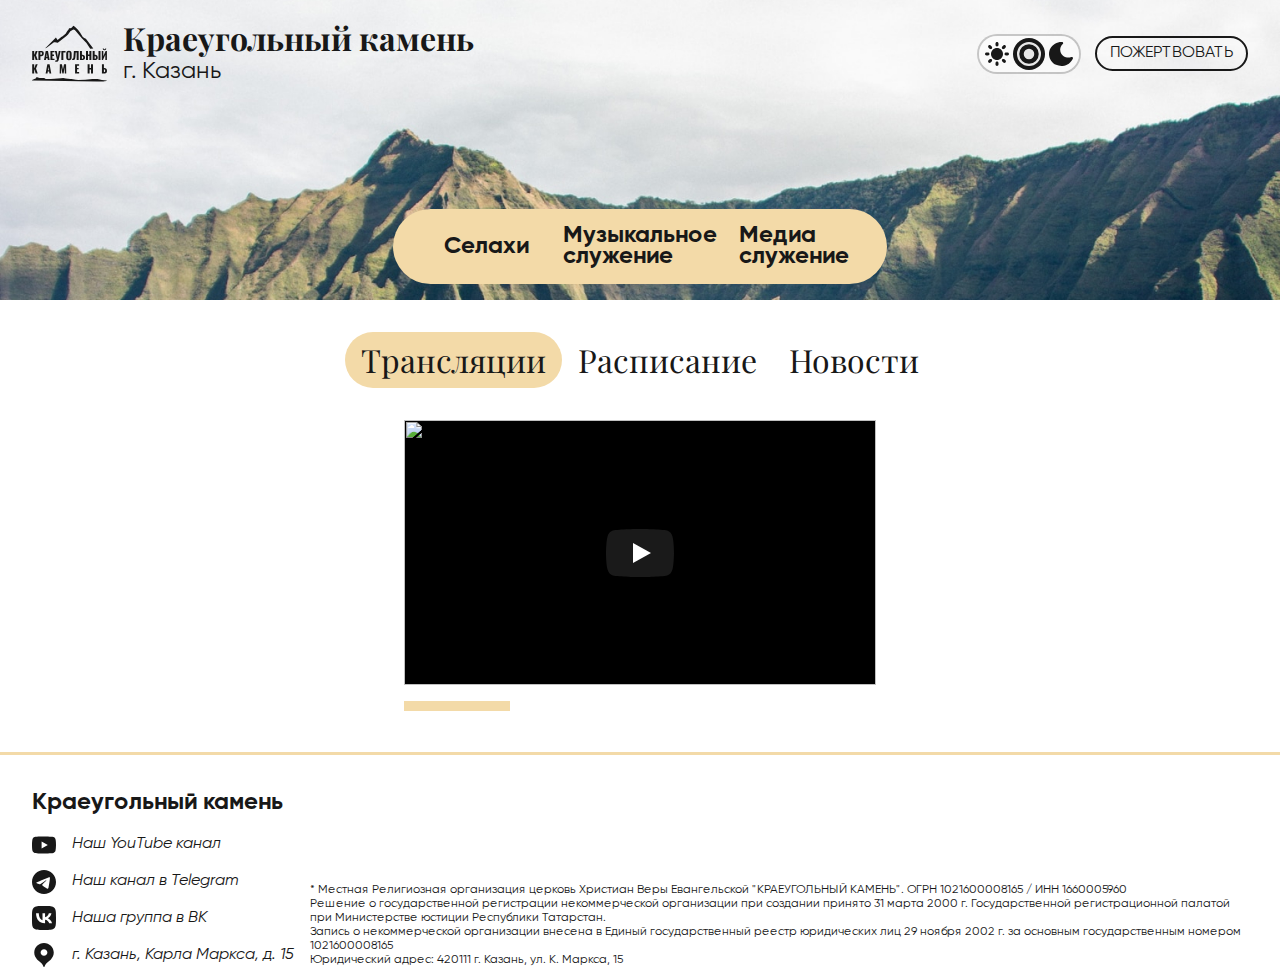
==== commit 7efcd582: "Add files via upload" ====
--- a/index.html
+++ b/index.html
@@ -46,19 +46,18 @@
 </head>
 
 <body id="noselect">
-    <div class="wrapper">
-        <header>
-            <div class="container container__header">
-                <a class="header__left" href="index.html">
+        <header class="header">
+            <div class="container header__container">
+                <a class="header--left" href="index.html">
                         <svg class="logo" width="256" viewBox="0 0 256 256">
                             <path clip-rule="evenodd" d="M206.695 107.303L209.258 110.786L198.721 111.947L185.924 92.5724L169.395 75.376L146.333 47.8026L141.165 46.141L130.958 52.1563L122.986 63.1856L117.576 68.4101L87.9643 91.3395L78.5684 89.8884H74.867L49.9225 108.342L46.4158 109.719L45.825 109.045L49.5265 106.142L81.7004 73.3443L85.9711 80.02L87.3948 81.7614L101.062 71.0223L103.339 69.5711L114.728 60.2832L120.423 51.5757L124.81 46.141L126.531 41.7607H130.835L135.229 39.9659L141.165 33L146.333 36.7732L156.868 46.9318L164.555 57.3808L173.382 71.893L179.931 75.9565L183.917 77.4078L192.439 88.4991L196.16 93.9518L204.132 104.401L206.695 107.303ZM238.586 218.177L254.816 220.498V221.658L246.844 223.111L243.712 223.981H222.927L162.28 222.821L61.2028 221.079L0 220.477L0.556429 218.177L11.9454 213.533L13.6538 212.081L15.6469 208.307L25.3274 211.791H38.9943L43.5499 212.661L46.6818 214.984H64.6194L76.8626 213.823L98.7865 212.081L106.474 211.5L115.016 212.951L130.676 214.984H134.947L149.467 217.305L158.294 218.177L181.926 217.305L206.128 215.274H223.211L227.766 216.144L238.586 218.177ZM0.66 119.168H7.43941V131.541H8.12115L12.6281 119.168H19.3696L13.7643 133.815L19.559 150.391H12.5903L8.12115 136.783H7.43941V150.391H0.66V119.168ZM32.1517 119.168H21.85V150.391H28.6293V137.13H31.3563C34.159 137.13 36.3304 136.488 37.8707 135.203C39.4362 133.892 40.2189 131.567 40.2189 128.226C40.2189 125.297 39.5498 123.061 38.2115 121.519C36.8732 119.951 34.8533 119.168 32.1517 119.168ZM33.2501 131.348C32.8712 131.991 32.0885 132.312 30.9018 132.312H28.6293V124.025H30.864C32.1012 124.025 32.9091 124.358 33.288 125.027C33.6666 125.695 33.856 126.723 33.856 128.11C33.856 129.627 33.654 130.706 33.2501 131.348ZM46.7897 119.168H54.5161L60.2351 150.391H53.9858L52.9633 143.799H48.4563L47.3958 150.391H40.995L46.7897 119.168ZM52.3194 139.674L50.6908 127.494L49.0622 139.674H52.3194ZM76.7462 119.168H62.96V150.391H76.8219V145.727H69.7395V136.398H75.0796V131.618H69.7395V123.87H76.7462V119.168ZM79.2491 151.971C81.2185 152.022 82.6956 151.804 83.6804 151.316C84.6652 150.828 85.1575 149.954 85.1575 148.695C85.1575 148.309 85.0944 147.821 84.9681 147.23L78.075 119.168H84.3622L87.0132 132.004L88.2631 140.368L89.1721 131.965L91.4068 119.168H97.7696L91.4068 148.27C90.9018 150.66 90.2327 152.434 89.3994 153.59C88.5662 154.772 87.3794 155.569 85.8393 155.98C84.3243 156.391 82.1276 156.571 79.2491 156.52V151.971ZM114.428 119.168H100.225V150.391H107.004V124.294H114.428V119.168ZM126.049 150.855C122.741 150.855 120.38 149.994 118.966 148.272C117.552 146.524 116.845 143.955 116.845 140.563V128.96C116.845 125.568 117.552 123.024 118.966 121.328C120.38 119.606 122.741 118.745 126.049 118.745C129.381 118.745 131.755 119.606 133.169 121.328C134.608 123.049 135.328 125.593 135.328 128.96V140.563C135.328 143.955 134.608 146.524 133.169 148.272C131.755 149.994 129.381 150.855 126.049 150.855ZM126.049 145.959C127.008 145.959 127.639 145.638 127.942 144.995C128.245 144.327 128.397 143.428 128.397 142.297V127.264C128.397 126.107 128.245 125.208 127.942 124.566C127.639 123.923 127.008 123.602 126.049 123.602C125.139 123.602 124.534 123.936 124.231 124.604C123.927 125.247 123.776 126.133 123.776 127.264V142.297C123.776 143.428 123.915 144.327 124.193 144.995C124.47 145.638 125.089 145.959 126.049 145.959ZM140.029 144.955C139.499 145.366 138.514 145.559 137.075 145.534V150.39C137.529 150.416 138.173 150.429 139.007 150.429C141.809 150.429 143.816 149.954 145.028 149.003C146.266 148.026 147.074 146.562 147.452 144.608C147.831 142.63 148.185 139.238 148.513 134.432L149.119 124.448H152.49V150.39H159.231V119.168H142.983L141.999 133.121L141.885 134.702C141.607 138.531 141.355 141.101 141.128 142.411C140.926 143.696 140.559 144.544 140.029 144.955ZM163.67 119.168H170.448V132.351H171.964C177.974 132.351 180.978 135.357 180.978 141.371C180.978 143.786 180.561 145.662 179.728 146.998C178.921 148.309 177.809 149.208 176.395 149.697C175.007 150.159 173.314 150.391 171.319 150.391H163.67V119.168ZM171.358 145.881C172.545 145.881 173.404 145.534 173.933 144.84C174.463 144.146 174.729 143.054 174.729 141.563C174.729 140.15 174.489 139.058 174.009 138.287C173.529 137.516 172.621 137.13 171.282 137.13H170.448V145.881H171.358ZM191.115 119.168H184.335V150.391H191.115V136.745H195.848V150.391H202.665V119.168H195.848V131.811H191.115V119.168ZM207.07 119.168H213.85V132.351H215.364C221.398 132.351 224.416 135.357 224.416 141.371C224.416 143.786 223.999 145.662 223.166 146.998C222.358 148.309 221.26 149.208 219.87 149.697C218.482 150.159 216.778 150.391 214.758 150.391H207.07V119.168ZM226.992 119.168H233.77V150.391H226.992V119.168ZM214.796 145.881C215.982 145.881 216.841 145.534 217.372 144.84C217.901 144.146 218.166 143.054 218.166 141.563C218.166 140.15 217.927 139.058 217.447 138.287C216.968 137.516 216.058 137.13 214.719 137.13H213.85V145.881H214.796ZM243.5 119.168H238.16V150.391H242.287L250.28 132.197V150.391H255.733V119.168H251.339L243.5 137.054V119.168ZM243.083 115.121C244.169 116.149 245.62 116.663 247.438 116.663C249.256 116.663 250.696 116.136 251.756 115.082C252.843 114.029 253.385 112.551 253.385 110.649H249.901C249.901 111.6 249.699 112.307 249.295 112.769C248.916 113.232 248.297 113.463 247.438 113.463C246.556 113.463 245.923 113.245 245.545 112.808C245.166 112.345 244.977 111.626 244.977 110.649H241.493C241.493 112.577 242.022 114.067 243.083 115.121ZM0.66 164.723H7.43941V177.096H8.12115L12.6281 164.723H19.3696L13.7643 179.37L19.559 195.946H12.5903L8.12115 182.338H7.43941V195.946H0.66V164.723ZM60.026 164.723H52.2997L46.505 195.946H52.9057L53.9662 189.354H58.4732L59.4958 195.946H65.745L60.026 164.723ZM56.2008 173.049L57.8294 185.229H54.5723L56.2008 173.049ZM95.0152 164.723H102.287L105.658 182.878L109.294 164.723H116.3L116.831 195.946H112.021L111.453 175.169L107.892 195.946H103.613L99.8251 175.014L99.3707 195.946H94.485L95.0152 164.723ZM160.806 164.723H147.02V195.946H160.883V191.281H153.8V181.953H159.14V177.173H153.8V169.425H160.806V164.723ZM189.82 164.723H196.6V177.366H201.333V164.723H208.152V195.946H201.333V182.3H196.6V195.946H189.82V164.723ZM245.47 164.723H238.69V195.946H246.341C248.336 195.946 250.027 195.714 251.415 195.252C252.83 194.763 253.941 193.864 254.748 192.553C255.582 191.217 255.998 189.341 255.998 186.925C255.998 180.912 252.994 177.906 246.984 177.906H245.47V164.723ZM248.953 190.395C248.424 191.089 247.565 191.436 246.378 191.436H245.47V182.685H246.302C247.641 182.685 248.549 183.071 249.029 183.842C249.509 184.613 249.749 185.705 249.749 187.118C249.749 188.609 249.485 189.701 248.953 190.395Z"/>
                         </svg>
-                        <div class="name--region">
+                        <div class="name-region">
                             <h1 class="name">Краеугольный камень</h1>
                             <p class="region">г. Казань</p>
                         </div>   
                     </a>
-                <div class="header__right">
+                <div class="header--right">
                     <fieldset class="switcher">
                         <legend class="switcher__legend">Схема</legend>
                         <input class="switcher__radio switcher__radio--light" type="radio" name="color-scheme" value="light" aria-label="Светлая">
@@ -71,8 +70,8 @@
                     </a>
                 </div>
             </div>
-            <nav>
-                <ul class="nav__bar">
+            <nav class="nav">
+                <ul class="nav__list">
                     <li class="nav__item">
                         <a href="selahs.html">Селахи</a>
                     </li>
@@ -85,50 +84,68 @@
                 </ul>
             </nav>
         </header>
-        <main>
-            <div class="container container__main">
-                <div class="tab">
-                    <ul class="tab__list">
-                        <button class="tab__btn tab__btn--active" data-tab="#tab--1">Трансляции</button>
-                        <button class="tab__btn" data-tab="#tab--2">Расписание</button>
-                        <button class="tab__btn" data-tab="#tab--3">Новости</button>
+        <main class="main">
+            <div class="container main__container">
+                <ul class="tab__list">
+                    <li>
+                        <button class="tab__btn tab__btn--active" data-tab="#tab-1">Трансляции</button>
+                    </li>
+                    <li>
+                        <button class="tab__btn" data-tab="#tab-2">Расписание</button>
+                    </li>
+                    <li>
+                        <button class="tab__btn" data-tab="#tab-3">Новости</button>
+                    </li>
+                </ul>
+                <div class="tab__content stream tab__content--active" id="tab-1">
+                    <div class="video">
+                        <a class="video__link" href="https://youtu.be/u5Y9PfZiHlA">
+                            <img class="video__media" src="https://i.ytimg.com/vi/f590VpRiIvg/maxresdefault.jpg" alt="">
+                        </a>
+                        <button class="video__button">
+                            <svg width="68" height="48" viewBox="0 0 68 48"><path class="video__button-shape" d="M66.52,7.74c-0.78-2.93-2.49-5.41-5.42-6.19C55.79,.13,34,0,34,0S12.21,.13,6.9,1.55 C3.97,2.33,2.27,4.81,1.48,7.74C0.06,13.05,0,24,0,24s0.06,10.95,1.48,16.26c0.78,2.93,2.49,5.41,5.42,6.19 C12.21,47.87,34,48,34,48s21.79-0.13,27.1-1.55c2.93-0.78,4.64-3.26,5.42-6.19C67.94,34.95,68,24,68,24S67.94,13.05,66.52,7.74z"></path><path class="video__button-icon" d="M 45,24 27,14 27,34"></path></svg>
+                        </button>
+                    </div>    
+                    <ul class="carousel stream__carousel">
+                        <li class="carousel__item carousel__item--active">
+                            <img class="item__img" src="https://i.ytimg.com/vi/f590VpRiIvg/maxresdefault.jpg" alt="">
+                        </li>
+                        <li class="carousel__item">
+                            <img class="item__img" src="https://i.ytimg.com/vi/iQucn5D9odo/maxresdefault.jpg" alt="">
+                        </li>
+                        <li class="carousel__item">
+                            <img class="item__img" src="https://i.ytimg.com/vi/4tGMdE-krbk/maxresdefault.jpg" alt="">
+                        </li>
+                        <li class="carousel__item">
+                            <img class="item__img" src="https://i.ytimg.com/vi/u-z80_ZacII/maxresdefault.jpg" alt="">
+                        </li>
                     </ul>
                 </div>
-                <div class="tab__content tab--1 tab__content--active" id="tab--1">
-                    <div class="stream">
-                        <img class="last__stream--img" src="https://i.ytimg.com/vi/EzqKR8IW5DQ/maxresdefault.jpg" alt="">
-                    </div>
-                    <div class="stream__carousel">
-                        <img class="stream__carousel--item" src="https://i.ytimg.com/vi/iQucn5D9odo/maxresdefault.jpg" alt="">
-                        <img class="stream__carousel--item" src="https://i.ytimg.com/vi/4tGMdE-krbk/maxresdefault.jpg" alt="">
-                        <img class="stream__carousel--item" src="https://i.ytimg.com/vi/u-z80_ZacII/maxresdefault.jpg" alt="">
-                    </div>
-                </div>
-                <div class="tab__content tab--2" id="tab--2">
+                <div class="tab__content schedule-news" id="tab-2">
                     <div class="schedule">
                         <h2>Расписание на неделю</h2>
-                        <ul class="schedule__list">
-                            <li class="schedule__item">
-                                <h2>Среда, 26.04</h2>
+                        <ul class="schedule__list" id="trueselect">
+                            <li class="schedule__item">
+                                <h2 class="schedule__item--heading">Среда, 26.04</h2>
                                 <ul class="schedule__item--event">
                                     <li>17:30 Молитва за исцеление в часовне </li>
                                     <li>18:30 Пророческая молитва, служение Духа, ходатайственная молитва</li>
                                 </ul>
                             </li>
                             <li class="schedule__item">
-                                <h2>Пятница, 28.04</h2>
+                                <h2 class="schedule__item--heading">Пятница, 28.04</h2>
                                 <ul class="schedule__item--event">
                                     <li>18:30 Служение поклонения и молитвы</li>
                                 </ul>
                             </li>
                             <li class="schedule__item">
-                                <h2>Суббота, 29.04</h2>
+                                <h2 class="schedule__item--heading">Суббота, 29.04</h2>
                                 <ul class="schedule__item--event">
                                     <li>17:00 Молодёжноe служение</li>
                                 </ul>
                             </li>
                             <li class="schedule__item">
-                                <h2>Воскресенье, 30.04</h2>
+                                <h2 class="schedule__item--heading">Воскресенье, 30.04</h2>
                                 <ul class="schedule__item--event">
                                     <li>11:00 Богослужение</li>
                                 </ul>
@@ -137,7 +154,7 @@
                     </div>
                     <div class="news">
                         <h2>Объявления</h2>
-                        <ul class="news__list">
+                        <ol class="news__list" id="trueselect">
                             <li class="news__item">
                                 Служение" Милосердие" готовится к светлому празднику Пасхи. И объявляет начало сборов всяких вкусностей (печенье, вафли, конфеты и т.п ) для подарков нуждающимся.
                                 Все справки и пожертвования по тел. 89503245399 Олег, номер  привязан к Сбербанк.
@@ -145,34 +162,45 @@
                             <li class="news__item">
                                 Продолжается сбор пожертвований на ежегодный пасхальный выпуск газеты "Акцент"
                             </li>
-                        </ul>
+                            <li class="news__item">
+                                В эту среду, 3.05, можно приходить в часовню и самостоятельно молится за исцеление 
+                            </li>
+                            <li class="news__item">
+                                Семейный Селах 11.03, в субботу. 
+                                Если Вы можете разместить у себя гостей, вы можете подойти к Диане Юртаевой и Всеволоду Погасий.
+                                Или позвонить по номеру телефона:  +7 917 291-32-83 - Всеволод 
+                            </li>
+                        </ol>
                     </div>
                 </div>
-                <div class="tab__content tab--3" id="tab--3">
-                    <article class="article__main">
-                        <h2>Начинается регистрация на Летний Селах 2023!</h2>
-                        <p>Друзья! Мы открываем регистрацию для иногородних братьев и сестер,
+                <div class="tab__content article-list" id="tab-3">
+                    <article class="article main__article">
+                        <h2 class="article__heading">Начинается регистрация на Летний Селах 2023!</h2>
+                        <p class="article__text">
+                            Друзья! Мы открываем регистрацию для иногородних братьев и сестер,
                             желающих принять участие в традиционном летнем Селахе 2023,
                             который пройдет с 26 июня по 1 июля.
                         </p>
-                        <a href="https://sites.google.com/site/selahkazan/%D0%BB%D0%B5%D1%82%D0%BD%D0%B8%D0%B9-%D1%81%D0%B5%D0%BB%D0%B0%D1%85">
+                        <a class="article__link" href="https://sites.google.com/site/selahkazan/%D0%BB%D0%B5%D1%82%D0%BD%D0%B8%D0%B9-%D1%81%D0%B5%D0%BB%D0%B0%D1%85">
                             РЕГИСТРАЦИЯ
                         </a>
                     </article>
-                    <article class="article__main">
-                        <h2>Заголовок</h2>
-                        <p>Текст</p>
+                    <article class="article main__article">
+                        <h2 class="article__heading">Переход на летний режим</h2>
+                        <p class="article__text">
+                            Служения 30 и 7 мая — в 11:00, далее на летнем режиме — в 17:00
+                        </p>
                     </article>
                 </div>
             </div>
         </main>
-        <footer>
-            <div class="container container__footer">
-                    <div class="footer__left">
+        <footer class="footer">
+            <div class="container footer__container">
+                <div class="socials">
                     <h2>Краеугольный камень</h2>
-                    <ul class="footer__left--list">
-                        <li class="footer__left--item">
-                            <a class="footer__left--item" href="https://www.youtube.com/kazanchurch">
+                    <ul class="socials__list">
+                        <li class="socials__item">
+                            <a class="socials__item" href="https://www.youtube.com/kazanchurch">
                                 <svg class="socials__icon" width="128" viewBox="0 0 128 128">
                                     <path d="M63.9603 19C63.9603 19 23.9551 19 13.9143 21.6214C8.53813 23.1307 4.11126 27.5785 2.60909 33.0596C5.94438e-05 43.1478 0 64.0397 0 64.0397C0 64.0397 5.94438e-05 85.011 2.60909 94.9404C4.11126 100.421 8.45906 104.79 13.9143 106.299C24.0342 109 63.9603 109 63.9603 109C63.9603 109 104.045 109 114.085 106.379C119.541 104.869 123.888 100.58 125.312 95.0199C128 85.011 128 64.1192 128 64.1192C128 64.1192 128.079 43.1478 125.312 33.0596C123.888 27.5785 119.541 23.2102 114.085 21.7804C104.045 19.0001 63.9603 19 63.9603 19V19ZM51.2313 44.7373L84.5166 64.0397L51.2313 83.2627V44.7373V44.7373Z"/>
                                 </svg>
@@ -180,8 +208,8 @@
                             Наш YouTube канал
                             </a>  
                         </li>
-                        <li class="footer__left--item">
-                            <a class="footer__left--item" href="https://t.me/kkn_kzn">
+                        <li class="socials__item">
+                            <a class="socials__item" href="https://t.me/kkn_kzn">
                                 <svg class="socials__icon" width="128" viewBox="0 0 128 128">
                                     <path fill-rule="evenodd" clip-rule="evenodd" d="M128 64C128 99.3461 99.3461 128 64 128C28.6539 128 0 99.3461 0 64C0 28.6539 28.6539 0 64 0C99.3461 0 128 28.6539 128 64ZM42.8573 58.1373C36.4461 60.9365 29.8589 63.8128 23.8353 67.1307C20.6901 69.4336 24.8703 71.0627 28.7923 72.5907C29.4157 72.8336 30.0325 73.0739 30.6125 73.3139C31.0952 73.4624 31.5859 73.6187 32.0832 73.7771C36.4451 75.1667 41.3085 76.7163 45.5432 74.3853C52.4995 70.3893 59.064 65.7696 65.6237 61.1533C67.7728 59.6408 69.9213 58.1288 72.0829 56.6392C72.1843 56.5744 72.2984 56.5003 72.4235 56.4195C74.2648 55.2256 78.4064 52.5411 76.8744 56.2403C73.252 60.2019 69.3717 63.7085 65.4707 67.2347C62.8413 69.6109 60.2024 71.996 57.6264 74.5347C55.3829 76.3576 53.0531 80.0235 55.5653 82.5763C61.3517 86.6269 67.2285 90.5795 73.1019 94.5299C75.0131 95.8152 76.9243 97.1005 78.8315 98.3891C82.064 100.97 87.116 98.8821 87.8267 94.8493C88.1427 92.9941 88.46 91.1392 88.7773 89.284C90.5309 79.0315 92.2851 68.7752 93.8347 58.4893C94.0453 56.8757 94.284 55.2624 94.5229 53.6483C95.1019 49.736 95.6816 45.8189 95.8627 41.8856C95.396 37.9603 90.6365 38.8235 87.988 39.7061C74.3741 44.8864 60.8963 50.4507 47.4717 56.1131C45.9509 56.7867 44.4093 57.4597 42.8573 58.1373Z"/>
                                 </svg>                            
@@ -189,8 +217,8 @@
                                 Наш канал в Telegram
                             </a>                   
                         </li>
-                        <li class="footer__left--item">
-                            <a class="footer__left--item" href="https://vk.com/kkn_kzn">
+                        <li class="socials__item">
+                            <a class="socials__item" href="https://vk.com/kkn_kzn">
                                 <svg class="socials__icon" width="128" viewBox="0 0 128 128">
                                     <path fill-rule="evenodd" clip-rule="evenodd" d="M8.99768 8.99768C0 17.9954 0 32.4768 0 61.44V66.56C0 95.5232 0 110.005 8.99768 119.002C17.9954 128 32.4768 128 61.44 128H66.56C95.5232 128 110.005 128 119.002 119.002C128 110.005 128 95.5232 128 66.56V61.44C128 32.4768 128 17.9954 119.002 8.99768C110.005 0 95.5232 0 66.56 0H61.44C32.4768 0 17.9954 0 8.99768 8.99768ZM21.6003 38.9336C22.2937 72.2136 38.9336 92.2136 68.1069 92.2136H69.7605V73.1736C80.4805 74.2403 88.5867 82.0803 91.84 92.2136H106.987C102.827 77.0669 91.8931 68.6936 85.0664 65.4936C91.8931 61.5469 101.493 51.9469 103.786 38.9336H90.0261C87.0395 49.4936 78.1872 59.0936 69.7605 60.0003V38.9336H56V75.8403C47.4667 73.7069 36.6936 63.3603 36.2136 38.9336H21.6003Z"/>
                                 </svg>                                
@@ -198,8 +226,8 @@
                                 Наша группа в ВК
                             </a>
                         </li>
-                        <li class="footer__left--item">
-                            <a class="footer__left--item" href="https://yandex.ru/maps/43/kazan/house/ulitsa_karla_marksa_15/YEAYdwZlSE0FQFtvfXt4dn5kZA==/?ll=49.113216%2C55.799311&z=16">
+                        <li class="socials__item">
+                            <a class="socials__item" href="https://yandex.ru/maps/43/kazan/house/ulitsa_karla_marksa_15/YEAYdwZlSE0FQFtvfXt4dn5kZA==/?ll=49.113216%2C55.799311&z=16">
                                 <svg class="socials__icon" width="128" viewBox="0 0 128 128" fill="none" xmlns="http://www.w3.org/2000/svg">
                                     <path fill-rule="evenodd" clip-rule="evenodd" d="M12 51.2C12 22.9222 35.2804 0 64 0C92.7196 0 116 22.9222 116 51.2C116 65.3338 110.184 78.1312 100.777 87.3958C98.3215 89.8149 94.9973 92.5161 91.4017 95.4378C81.219 103.712 68.8608 113.754 67.9 124.16C67.7051 126.271 66.1528 128 64 128C61.8472 128 60.2949 126.271 60.1 124.16C59.1392 113.754 46.781 103.712 36.5983 95.4378C33.0027 92.5161 29.6785 89.8149 27.223 87.3958C17.8162 78.1312 12 65.3338 12 51.2ZM82 50.5C82 60.1649 73.9413 68 64.0001 68C54.059 68 46 60.1649 46 50.5C46 40.835 54.059 33 64.0001 33C73.9413 33 82 40.835 82 50.5Z" fill="#181818"/>
                                 </svg>                                
@@ -208,17 +236,21 @@
                             </a>
                         </li>
                     </ul>
-                    </div>
-                    <div class="footer__right" id="trueselect">
-                        * Местная Религиозная организация церковь Христиан Веры Евангельской "КРАЕУГОЛЬНЫЙ КАМЕНЬ".<br>ОГРН 1021600008165 / ИНН 1660005960
-                        Решение о государственной регистрации некоммерческой организации при создании принято 31 марта 2000 г. Государственной регистрационной палатой при Министерстве юстиции Республики Татарстан.
-                        Запись о некоммерческой организации внесена в Единый государственный реестр юридических лиц 29 ноября 2002 г. за основным государственным номером 1021600008165
-                        <br>Юридический адрес: 420111 г. Казань, ул. К. Маркса, 15
-                    </div>
+                </div>
+                <div class="copy" id="trueselect">
+                    <p>
+                        * Местная Религиозная организация церковь Христиан Веры Евангельской "КРАЕУГОЛЬНЫЙ КАМЕНЬ".
+                        ОГРН 1021600008165 / ИНН 1660005960
+                        <br>Решение о государственной регистрации некоммерческой организации при создании принято 31 марта 2000 г. Государственной регистрационной палатой при Министерстве юстиции Республики Татарстан.
+                        <br>Запись о некоммерческой организации внесена в Единый государственный реестр юридических лиц 29 ноября 2002 г. за основным государственным номером 1021600008165
+                        <br>Юридический адрес: 420111 г. Казань, ул. К. Маркса, 15    
+                    </p>
+                </div>
             </div>
         </footer>
     </div>
     <script src="files/js/tabs.js"></script>
     <script src="files/js/switcher.js"></script>
+    <script src="files/js/video.js"></script>
 </body>
 </html>--- a/files/css/style--new.css
+++ b/files/css/style--new.css
@@ -1,4 +1,70 @@
-@import url('https://fonts.googleapis.com/css2?family=Playfair+Display:wght@800&display=swap');
+@import url('https://fonts.googleapis.com/css2?family=Playfair+Display:wght@700&display=swap');
+/* @import url('https://fonts.googleapis.com/css2?family=Playfair+Display:wght@400&display=swap'); */
+
+@font-face {
+    font-family: "Gilroy";
+    font-style: normal;
+    font-weight: 400;
+    /* Браузер сначала попробует найти шрифт локально */
+    src: local("Gilroy-Regular"),
+         /* Если не получилось, загрузит woff2 */
+         url("/files/fonts/woff2/gilroy/Gilroy-Regular.woff2") format("woff2"),
+         /* Если браузер не поддерживает woff2, загрузит woff */
+         url("/files/fonts/woff/gilroy/Gilroy-Regular.woff") format("woff");
+}
+
+@font-face {
+    font-family: "Gilroy";
+    font-style: italic;
+    font-weight: 400;
+    /* Браузер сначала попробует найти шрифт локально */
+    src: local("Gilroy-RegularItalic"),
+         /* Если не получилось, загрузит woff2 */
+         url("/files/fonts/woff2/gilroy/Gilroy-RegularItalic.woff2") format("woff2"),
+         /* Если браузер не поддерживает woff2, загрузит woff */
+         url("/files/fonts/woff/gilroy/Gilroy-RegularItalic.woff") format("woff");
+}
+
+@font-face {
+    font-family: "Gilroy";
+    font-style: normal;
+    font-weight: 700;
+    /* Браузер сначала попробует найти шрифт локально */
+    src: local("Gilroy-Bold"),
+         /* Если не получилось, загрузит woff2 */
+         url("/files/fonts/woff2/gilroy/Gilroy-Bold.woff2") format("woff2"),
+         /* Если браузер не поддерживает woff2, загрузит woff */
+         url("/files/fonts/woff/gilroy/Gilroy-Bold.woff") format("woff");
+}
+
+@font-face {
+    font-family: "Gilroy";
+    font-style: normal;
+    font-weight: 300;
+    /* Браузер сначала попробует найти шрифт локально */
+    src: local("Gilroy-Light"),
+         /* Если не получилось, загрузит woff2 */
+         url("/files/fonts/woff2/gilroy/Gilroy-Light.woff2") format("woff2"),
+         /* Если браузер не поддерживает woff2, загрузит woff */
+         url("/files/fonts/woff/gilroy/Gilroy-Light.woff") format("woff");
+}
+
+@font-face {
+    font-family: "Gilroy";
+    font-style: italic;
+    font-weight: 300;
+    /* Браузер сначала попробует найти шрифт локально */
+    src: local("Gilroy-LightItalic"),
+         /* Если не получилось, загрузит woff2 */
+         url("/files/fonts/woff2/gilroy/Gilroy-LightItalic.woff2") format("woff2"),
+         /* Если браузер не поддерживает woff2, загрузит woff */
+         url("/files/fonts/woff/gilroy/Gilroy-LightItalic.woff") format("woff");
+}
+
+
+*, *:before, *:after {
+    box-sizing: border-box;
+}
 
 * {
     margin: 0;
@@ -25,7 +91,6 @@
                                     supported by Chrome, Edge, Opera and Firefox */
 }
 
-
 :root {
     /* Main settings */
     --content-width: 1200px;
@@ -34,9 +99,9 @@
     /* Text sizes */
     --large: 32px;
     --medium: 24px;
-    --small-medium: 20px;
     --small: 16px;
     --x-small: 12px;
+    --mob-small: 10px;
     /* Fonts */
     --main-font: "Playfair Display";
     --accent-font: "Gilroy";
@@ -60,6 +125,18 @@
     transition: 0.2s;
 }
 
+input[type="number"]::-webkit-outer-spin-button,
+input[type="number"]::-webkit-inner-spin-button {
+    -webkit-appearance: none;
+}
+
+input[type='number'],
+input[type="number"]:hover,
+input[type="number"]:focus {
+    appearance: none;
+    -moz-appearance: textfield;
+}
+
 .wrapper {
     display: flex;
     flex-direction: column;
@@ -149,15 +226,15 @@
     }
     
     .switcher__radio--light {
-    background-image: url(icons/light.svg);
+    background-image: url('../../files/icons/light.svg');
     }
     
     .switcher__radio--auto {
-    background-image: url(icons/auto.svg);
+    background-image: url('../../files/icons/auto.svg');
     }
     
     .switcher__radio--dark {
-    background-image: url(icons/dark.svg);
+    background-image: url('../../files/icons/dark.svg');
     }
     
     /* Switcher Status */
@@ -173,7 +250,7 @@
     border-radius: 18px;
     background-color: rgb(255 255 255 / 0.5);
     background-repeat: no-repeat;
-    background-image: url(icons/status.svg);
+    background-image: url('../../files/icons/status.svg');
     background-size: 32px;
     background-position: center;
     transition: background-position 0.1s ease-in;
@@ -199,7 +276,7 @@
 
 /* Header */
 
-header {
+.header {
     width: 100%;
     height: 300px;
     background-position: center;
@@ -209,12 +286,12 @@
     justify-content: space-between;
 }
 
-.container__header {
+.header__container {
     justify-content: space-between;
     margin-top: 1rem;
 }
 
-.header__left {
+.header--left {
     display: flex;
     align-items: center;
     column-gap: var(--gap);
@@ -224,8 +301,8 @@
     width: 75px;
 }
 
-.name--region {
-    margin-top: -10px;
+.name-region {
+    margin-top: -6px;
 }
 
 .name {
@@ -235,11 +312,11 @@
 
 .region {
     font-family: var(--accent-font);
-    font-size: var(--small-medium);
+    font-size: var(--medium);
     margin-top: -2px;
 }
 
-.header__right {
+.header--right {
     display: flex;
     align-items: center;
     column-gap: var(--gap);
@@ -253,14 +330,14 @@
     text-transform: uppercase;
 }
 
-nav {
+.nav {
     margin: 0 auto;
     margin-bottom: 1rem;
     padding: 1rem;
     border-radius: 5rem;
 }
 
-.nav__bar {
+.nav__list {
     display: grid;
     grid-template-columns: 1fr 1fr 1fr;
     align-items: center;
@@ -283,22 +360,26 @@
 
 /* Main */
 
-main {
+.main {
     flex: 1 0 auto;
     display: flex;
     justify-content: center;
 }
 
-.container__main {
+.main__container {
     flex-direction: column;
     row-gap: 2rem;
     align-items: center;
     max-width: var(--content-width);
+}
+
+.tab__list {
+    display: flex;
 }
 
 .tab__btn{
     font-family: "Playfair Display";
-    font-size: 32px;
+    font-size: var(--large);
     padding: 0.4rem 1rem;
     transition: 0.2s;
     border-radius: 50px;
@@ -321,41 +402,47 @@
     display: none;
 }
 
-.stream__carousel {
+.stream {
+    width: 80%;
+}
+
+.carousel {
     display: grid;
-    grid-template-columns: 1fr 1fr 1fr;
+    grid-template-columns: repeat(4, 1fr);
     column-gap: var(--gap);
 }
 
-.tab--2 {
+.carousel__item {
+    display: flex;
+    transition: 0.2s ease-in-out;
+}
+
+.carousel__item--active, .carousel__item:hover {
+    border: 5px solid var(--block-light);
+}
+
+.schedule-news {
     display: grid;
     grid-template-columns: 1fr 1fr;
 }
 
-.schedule {
-    display: flex;
-    flex-direction: column;
+.schedule, .news {
+    display: flex;
+    flex-direction: column;
+}
+
+.schedule__item--event {
+    margin-left: 0.5rem;
+}
+
+.news__list, .schedule__list {
+    font-family: var(--accent-font);
+    min-height: 400px;
+    display: flex;
+    flex-direction: column;
+    justify-content: center;
     row-gap: var(--gap);
-}
-
-.schedule__list {
-    min-height: 300px;
-    display: flex;
-    flex-direction: column;
-    justify-content: center;
-}
-
-.schedule__item--event {
-    font-family: var(--accent-font);
-    margin-left: 0.5rem;
-}
-
-.news__list {
-    font-family: var(--accent-font);
-    min-height: 300px;
-    display: flex;
-    flex-direction: column;
-    justify-content: center;
+    padding: 1rem 0 1rem 0;
 }
 
 .news__item {
@@ -363,60 +450,55 @@
     margin-left: 1rem;
 }
 
-.news {
-    display: flex;
-    flex-direction: column;
-    row-gap: var(--gap);
-}
-
-.tab--3 {
+.article-list {
     display: grid;
     grid-template-columns: 2fr 1fr;
     min-height: auto;
 }
 
-.tab--3 h2 {
+.article {
+    display: flex;
+    flex-direction: column;
+    align-items: flex-start;
+    gap: var(--gap);
+    padding: var(--gap);
+    border-radius: 1rem;
+}
+
+.main__article {
+    background-color: var(--block-light);
+}
+
+.article__heading {
     line-height: 100%;
 }
 
-.tab--3 a {
+.article__text {
+    flex: 1 1 auto;
+}
+
+.article__link {
+    text-decoration: underline;
     font-family: var(--accent-font);
     font-weight: var(--bold);
     font-size: var(--medium);
     transition: 0.3s;
-    flex: 0 0 auto;
-}
-
-.tab--3 a:hover {
+}
+
+.article__link:hover {
     transition: 0.3s;
     transform: scale(95%);
 }
 
-.article__main {
-    display: flex;
-    flex-direction: column;
-    align-items: flex-start;
-    gap: var(--gap);
-    background-color: var(--block-light);
-    padding: var(--gap);
-    border-radius: 1rem;
-}
-
-
 /* Selah */
 
 .container__selah {
     flex-direction: column;
     row-gap: var(--container-offset);
     align-items: center;
-    margin-left: 0rem;
-    margin-right: 0rem;
-}
-
-.tab--6, .tab--7, .tab--8 {
-    max-width: max-content;
-    width: 100%;
-    align-items: center;
+}
+
+.tab--6, .tab--7, .tab--8, .tab--9 {
     row-gap: var(--container-offset);
 }
 
@@ -428,24 +510,25 @@
     background-repeat: no-repeat;
     background-size: cover;
     background-position: center;
-    height: 150px;
+    /* height: 150px; */
     color: var(--text-dark);
+    border-radius: 1rem;
 }
 
 .heading__summer {
-    background-image: url(files/img/bg/summer__bg.jpg);
+    background-image: url('../../files/img/bg/summer__bg.jpg');
 }
 
 .heading__family {
-    background-image: url(files/img/bg/family__bg.jpg);
+    background-image: url('../../files/img/bg/family__bg.jpg');
 }
 
 .heading__pastor {
-    background-image: url(files/img/bg/pastor__bg.jpg);
+    background-image: url('../../files/img/bg/pastor__bg.jpg');
 }
 
 .heading__lider {
-    background-image: url(files/img/bg/lider__bg.jpg);
+    background-image: url('../../files/img/bg/lider__bg.jpg');
 }
 
 .selah__list{
@@ -479,48 +562,78 @@
 
 .container__music {
     flex-direction: column;
+    align-items: center;
+    row-gap: var(--gap);
+}
+
+.heading__music {
+    display: flex;
+    flex-direction: column;
+    justify-content: space-between;
     row-gap: var(--gap);
     width: 100%;
-    max-width: 1200px;
-}
-
-.heading__music {
-    display: flex;
-    flex-direction: column;
-    justify-content: space-between;
-    row-gap: var(--gap);
+    max-width: var(--content-width);
 }
 
 .heading__music h1 {
     margin-top: -6px;
 }
 
-.albums {
+.album__list {
+    max-width: var(--content-width);
     width: 100%;
     display: grid;
     grid-template-columns: 1fr 1fr 1fr 1fr;
     gap: var(--gap);
 }
 
-.albums img {
+.album__list img {
     border-radius: 1rem;
 }
 
-.albums a {
+.album__list a, .album__item {
     display: flex;
     align-items: center;
     justify-content: center;
     transition: 0.3s;
 }
 
-.albums a:hover {
+.album__link {
+    display: none;
+}
+
+.album__list a:hover {
     transition: 0.3s;
     transform: scale(95%);
 }
 
+.album__item:hover {
+    transition: 0.3s;
+    transform: scale(95%);
+}
+
+.div {
+    position: relative;
+}
+
+.album__item:hover .album__link{
+    display: block;
+    width: 50px;
+    position: absolute;
+}
+
+.album__link--yandex {
+    left: 150%;
+}
+.album__link--apple {
+    left: 300%;
+}
+
 .extra__info {
     display: flex;
     flex-direction: column;
+    width: 100%;
+    max-width: var(--content-width);
     font-size: var(--small-medium);
     row-gap: var(--gap);
 }
@@ -529,50 +642,109 @@
     width: max-content;
 }
 
+
+/* Donate */
+
+.container__donate {
+    flex-direction: column;
+    max-width: var(--content-width);
+    row-gap: var(--gap);
+}
+
+.donate__heading {
+    line-height: 90%;
+}
+
+.donate__site, .donate-form {
+    display: flex;
+}
+
+.donate__site {
+    gap: var(--gap);
+}
+
+.form__input {
+    padding: 10px;
+    border: 2px solid var(--text-light);
+    border-radius: 20px 0px 0px 20px;
+    /* box-shadow:0 0 15px 4px rgba(0,0,0,0.06); */
+    font: normal var(--small)/1.2 var(--accent-font);
+    width: 100px;
+    transition: 0.2s ease-in-out;
+    /* text-align: right; */
+    outline: none;
+    background-color: transparent;
+}
+
+.form__button {
+    padding: 5px 10px 5px 8px;
+    border-radius: 0px 20px 20px 0px;
+    font: 300 var(--medium) var(--accent-font);
+    margin-left: -2px;
+    transition: 0.2s ease-in-out;
+    border: 2px solid var(--text-light);
+    /* background-color: white; */
+}
+
+.form__button:hover {
+    background-color: var(--block-light);
+}
+
+.donate__qr {
+    display: flex;
+    column-gap: var(--gap);
+}
+
+.qr {
+    width: 250px;
+}
+
+
 /* Footer */
 
-footer {
+.footer {
     flex: 0 0 auto;
 }
 
-.container__footer {
+.footer__container {
     column-gap: var(--gap);
     align-items: flex-end;
-}
-
-.footer__left {
+    justify-content: center;
+}
+
+.socials {
     display: flex;
     flex-direction: column;
     row-gap: var(--gap);
 }
 
-.footer__left--list {
+.socials__list {
     display: flex;
     flex-direction: column;
     row-gap: 0.8rem;
     width: max-content;
 }
 
-.footer__left--item {
+.socials__item {
     display: flex;
     align-items: center;
     font-family: var(--accent-font);
     font-size: var(--small);
     font-style: italic;
     column-gap: var(--gap);
-    transition: 0.3s;
-}
-
-.footer__left--item:hover {
+    transition: 0.3s ease-in-out;
+    width: fit-content;
+}
+
+.socials__item:hover {
     transform: scale(95%);
-    transition: 0.3s;
-}
-
-.footer__left--item:hover .socials__icon{
+}
+
+.socials__item:hover .socials__icon{
     display: none;
 }
 
-.footer__left--item:hover .socials__icon--color{
+.socials__item:hover .socials__icon--color{
     display: block;
 }
 
@@ -584,7 +756,118 @@
     display: none;
 }
 
-.footer__right {
-    font-family: var(--accent-font);
+.copy {
     font-size: var(--x-small);
+}
+
+
+
+.video {
+    position: relative;
+    width: 100%;
+    height: 0;
+    padding-bottom: 56.25%;
+    background-color: #000000;
+}
+
+.video__link {
+    position: absolute;
+    top: 0;
+    left: 0;
+    width: 100%;
+    height: 100%;
+}
+
+.video__media {
+    position: absolute;
+    top: 0;
+    left: 0;
+    width: 100%;
+    height: 100%;
+    border: none;
+}
+
+.video__button {
+    position: absolute;
+    top: 50%;
+    left: 50%;
+    z-index: 1;
+    display: none;
+    padding: 0;
+    width: 68px;
+    height: 48px;
+    border: none;
+    background-color: transparent;
+    transform: translate(-50%, -50%);
+    cursor: pointer;
+}
+
+.video__button-shape {
+    fill: #212121;
+    fill-opacity: 0.8;
+}
+
+.video__button-icon {
+    fill: #ffffff;
+}
+
+.video__button:focus {
+    outline: none;
+}
+
+.video:hover .video__button-shape,
+.video__button:focus .video__button-shape {
+    fill: #ff0000;
+    fill-opacity: 1;
+}
+
+/* Enabled */
+
+.video--enabled {
+    cursor: pointer;
+}
+
+.video--enabled .video__button {
+    display: block;
+}
+
+
+
+
+
+/* @Media */
+
+@media screen and (width <= 800px) {
+    .name-region {
+        display: none;
+    }
+    .tab__list {
+        display: flex;
+        flex-direction: column;
+        align-items: flex-start;
+    }
+    .tab-2 {
+        grid-template-columns: 1fr;
+    }
+    .tab-3 {
+        grid-template-columns: 1fr;
+    }
+    .news__list, .schedule__list {
+        min-height: auto;
+    }
+    .main__container {
+        align-items: flex-start;
+    }
+    .container__selah {
+        align-items: flex-start;
+    }
+    .footer--right {
+        font-size: var(--mob-small);
+    }
+    .album__list {
+        grid-template-columns: 1fr 1fr;
+    }
+    .donate__qr, .donate__site {
+        flex-direction: inherit;
+    }
 }--- a/files/css/light.css
+++ b/files/css/light.css
@@ -3,7 +3,7 @@
     color: var(--text-light);
 }
 
-a, .selah__item a{
+a, .selah__item a, .form__input{
     color: var(--text-light);
 }
 
@@ -12,14 +12,14 @@
 }
 
 header {
-    background-image: url(files/img/bg/header.jpg);
+    background-image: url('../../files/img/bg/header.jpg');
 }
 
-nav, .tab__btn:hover, .tab__btn--active, .selah__item a {
+nav, .tab__btn:hover, .tab__btn--active, .selah__item a, .form__button:hover {
     background-color: var(--block-light);
 }
 
-.donate {
+.donate, .form__input, .form__button {
     border: 2px solid var(--text-light);
 }
 
@@ -35,7 +35,7 @@
     border-bottom: 2px solid var(--text-light);
 }
 
-.article__main {
+.main__article {
     background-color: var(--block-light);
     color: var(--text-light);
 }
@@ -51,7 +51,7 @@
 }
 
 .switcher__radio:checked {
-    filter: invert(1);
+     filter: invert(1);
 }
 
 .switcher__status {
--- a/files/css/dark.css
+++ b/files/css/dark.css
@@ -3,7 +3,7 @@
     color: var(--text-dark);
 }
 
-a, .selah__item a{
+a, .selah__item a, .form__input{
     color: var(--text-dark);
 }
 
@@ -12,14 +12,14 @@
 }
 
 header {
-    background-image: url(files/img/bg/header--dark.jpg);
+    background-image: url('../../files/img/bg/header--dark.jpg');
 }
 
-nav, .tab__btn:hover, .tab__btn--active, .selah__item a {
+nav, .tab__btn:hover, .tab__btn--active, .selah__item a, .form__button:hover {
     background-color: var(--block-dark);
 }
 
-.donate {
+.donate, .form__input, .form__button {
     border: 2px solid var(--text-dark);
 }
 
@@ -35,7 +35,7 @@
     border-bottom: 2px solid var(--text-dark);
 }
 
-.article__main {
+.main__article {
     background-color: var(--block-dark);
     color: var(--text-dark);
 }
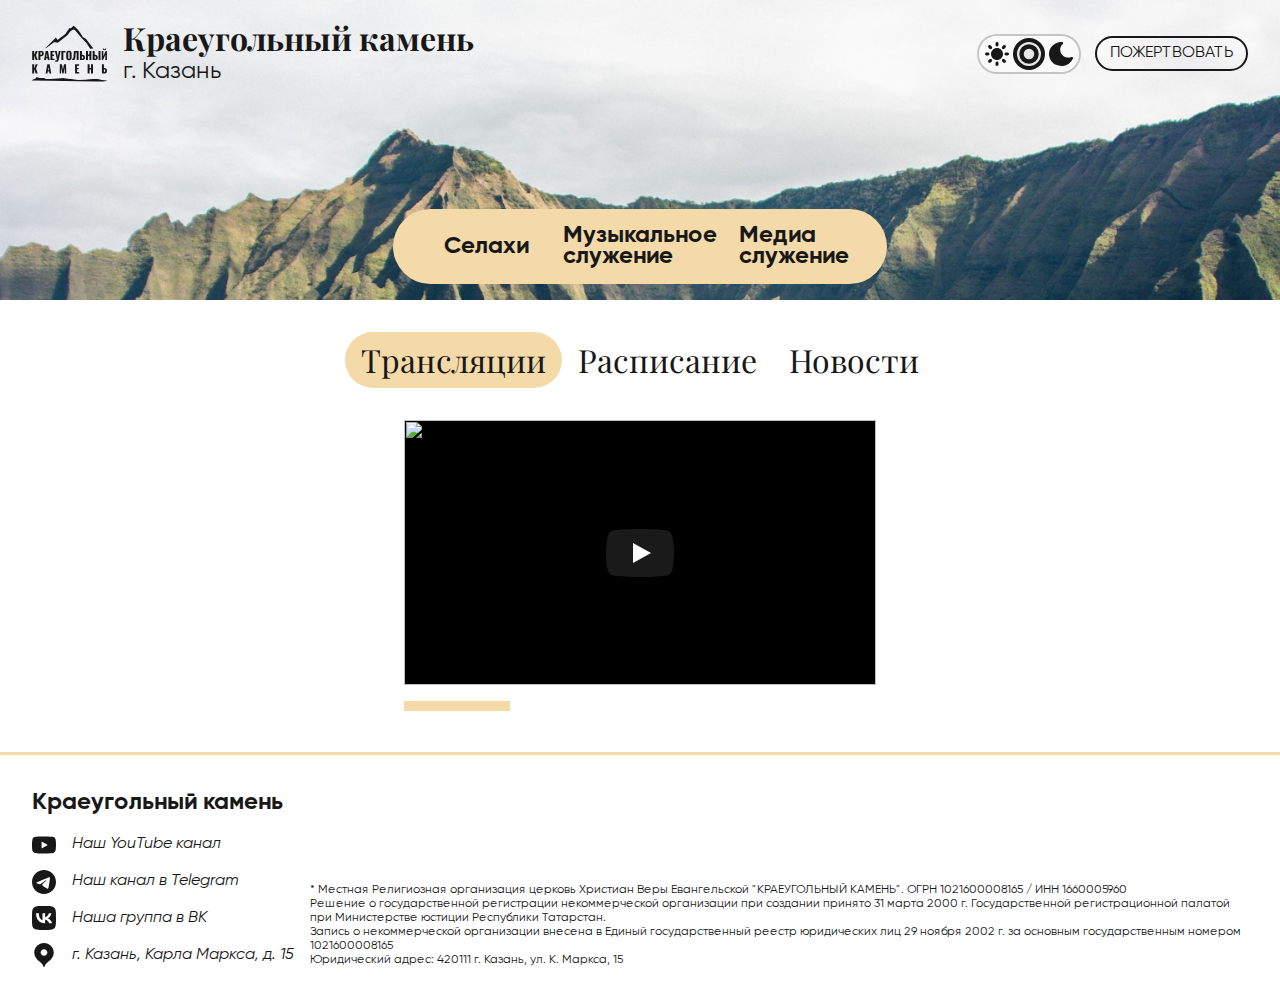
==== commit a8721652: "Add files via upload" ====
--- a/index.html
+++ b/index.html
@@ -46,6 +46,7 @@
 </head>
 
 <body id="noselect">
+    <div class="wrapper">
         <header class="header">
             <div class="container header__container">
                 <a class="header--left" href="index.html">
--- a/files/css/style--new.css
+++ b/files/css/style--new.css
@@ -5,11 +5,11 @@
     font-family: "Gilroy";
     font-style: normal;
     font-weight: 400;
-    /* Браузер сначала попробует найти шрифт локально */
+    /* Р‘СЂР°СѓР·РµСЂ СЃРЅР°С‡Р°Р»Р° РїРѕРїСЂРѕР±СѓРµС‚ РЅР°Р№С‚Рё С€СЂРёС„С‚ Р»РѕРєР°Р»СЊРЅРѕ */
     src: local("Gilroy-Regular"),
-         /* Если не получилось, загрузит woff2 */
+         /* Р•СЃР»Рё РЅРµ РїРѕР»СѓС‡РёР»РѕСЃСЊ, Р·Р°РіСЂСѓР·РёС‚ woff2 */
          url("/files/fonts/woff2/gilroy/Gilroy-Regular.woff2") format("woff2"),
-         /* Если браузер не поддерживает woff2, загрузит woff */
+         /* Р•СЃР»Рё Р±СЂР°СѓР·РµСЂ РЅРµ РїРѕРґРґРµСЂР¶РёРІР°РµС‚ woff2, Р·Р°РіСЂСѓР·РёС‚ woff */
          url("/files/fonts/woff/gilroy/Gilroy-Regular.woff") format("woff");
 }
 
@@ -17,11 +17,11 @@
     font-family: "Gilroy";
     font-style: italic;
     font-weight: 400;
-    /* Браузер сначала попробует найти шрифт локально */
+    /* Р‘СЂР°СѓР·РµСЂ СЃРЅР°С‡Р°Р»Р° РїРѕРїСЂРѕР±СѓРµС‚ РЅР°Р№С‚Рё С€СЂРёС„С‚ Р»РѕРєР°Р»СЊРЅРѕ */
     src: local("Gilroy-RegularItalic"),
-         /* Если не получилось, загрузит woff2 */
+         /* Р•СЃР»Рё РЅРµ РїРѕР»СѓС‡РёР»РѕСЃСЊ, Р·Р°РіСЂСѓР·РёС‚ woff2 */
          url("/files/fonts/woff2/gilroy/Gilroy-RegularItalic.woff2") format("woff2"),
-         /* Если браузер не поддерживает woff2, загрузит woff */
+         /* Р•СЃР»Рё Р±СЂР°СѓР·РµСЂ РЅРµ РїРѕРґРґРµСЂР¶РёРІР°РµС‚ woff2, Р·Р°РіСЂСѓР·РёС‚ woff */
          url("/files/fonts/woff/gilroy/Gilroy-RegularItalic.woff") format("woff");
 }
 
@@ -29,11 +29,11 @@
     font-family: "Gilroy";
     font-style: normal;
     font-weight: 700;
-    /* Браузер сначала попробует найти шрифт локально */
+    /* Р‘СЂР°СѓР·РµСЂ СЃРЅР°С‡Р°Р»Р° РїРѕРїСЂРѕР±СѓРµС‚ РЅР°Р№С‚Рё С€СЂРёС„С‚ Р»РѕРєР°Р»СЊРЅРѕ */
     src: local("Gilroy-Bold"),
-         /* Если не получилось, загрузит woff2 */
+         /* Р•СЃР»Рё РЅРµ РїРѕР»СѓС‡РёР»РѕСЃСЊ, Р·Р°РіСЂСѓР·РёС‚ woff2 */
          url("/files/fonts/woff2/gilroy/Gilroy-Bold.woff2") format("woff2"),
-         /* Если браузер не поддерживает woff2, загрузит woff */
+         /* Р•СЃР»Рё Р±СЂР°СѓР·РµСЂ РЅРµ РїРѕРґРґРµСЂР¶РёРІР°РµС‚ woff2, Р·Р°РіСЂСѓР·РёС‚ woff */
          url("/files/fonts/woff/gilroy/Gilroy-Bold.woff") format("woff");
 }
 
@@ -41,11 +41,11 @@
     font-family: "Gilroy";
     font-style: normal;
     font-weight: 300;
-    /* Браузер сначала попробует найти шрифт локально */
+    /* Р‘СЂР°СѓР·РµСЂ СЃРЅР°С‡Р°Р»Р° РїРѕРїСЂРѕР±СѓРµС‚ РЅР°Р№С‚Рё С€СЂРёС„С‚ Р»РѕРєР°Р»СЊРЅРѕ */
     src: local("Gilroy-Light"),
-         /* Если не получилось, загрузит woff2 */
+         /* Р•СЃР»Рё РЅРµ РїРѕР»СѓС‡РёР»РѕСЃСЊ, Р·Р°РіСЂСѓР·РёС‚ woff2 */
          url("/files/fonts/woff2/gilroy/Gilroy-Light.woff2") format("woff2"),
-         /* Если браузер не поддерживает woff2, загрузит woff */
+         /* Р•СЃР»Рё Р±СЂР°СѓР·РµСЂ РЅРµ РїРѕРґРґРµСЂР¶РёРІР°РµС‚ woff2, Р·Р°РіСЂСѓР·РёС‚ woff */
          url("/files/fonts/woff/gilroy/Gilroy-Light.woff") format("woff");
 }
 
@@ -53,11 +53,11 @@
     font-family: "Gilroy";
     font-style: italic;
     font-weight: 300;
-    /* Браузер сначала попробует найти шрифт локально */
+    /* Р‘СЂР°СѓР·РµСЂ СЃРЅР°С‡Р°Р»Р° РїРѕРїСЂРѕР±СѓРµС‚ РЅР°Р№С‚Рё С€СЂРёС„С‚ Р»РѕРєР°Р»СЊРЅРѕ */
     src: local("Gilroy-LightItalic"),
-         /* Если не получилось, загрузит woff2 */
+         /* Р•СЃР»Рё РЅРµ РїРѕР»СѓС‡РёР»РѕСЃСЊ, Р·Р°РіСЂСѓР·РёС‚ woff2 */
          url("/files/fonts/woff2/gilroy/Gilroy-LightItalic.woff2") format("woff2"),
-         /* Если браузер не поддерживает woff2, загрузит woff */
+         /* Р•СЃР»Рё Р±СЂР°СѓР·РµСЂ РЅРµ РїРѕРґРґРµСЂР¶РёРІР°РµС‚ woff2, Р·Р°РіСЂСѓР·РёС‚ woff */
          url("/files/fonts/woff/gilroy/Gilroy-LightItalic.woff") format("woff");
 }
 
@@ -870,4 +870,4 @@
     .donate__qr, .donate__site {
         flex-direction: inherit;
     }
-}+}
